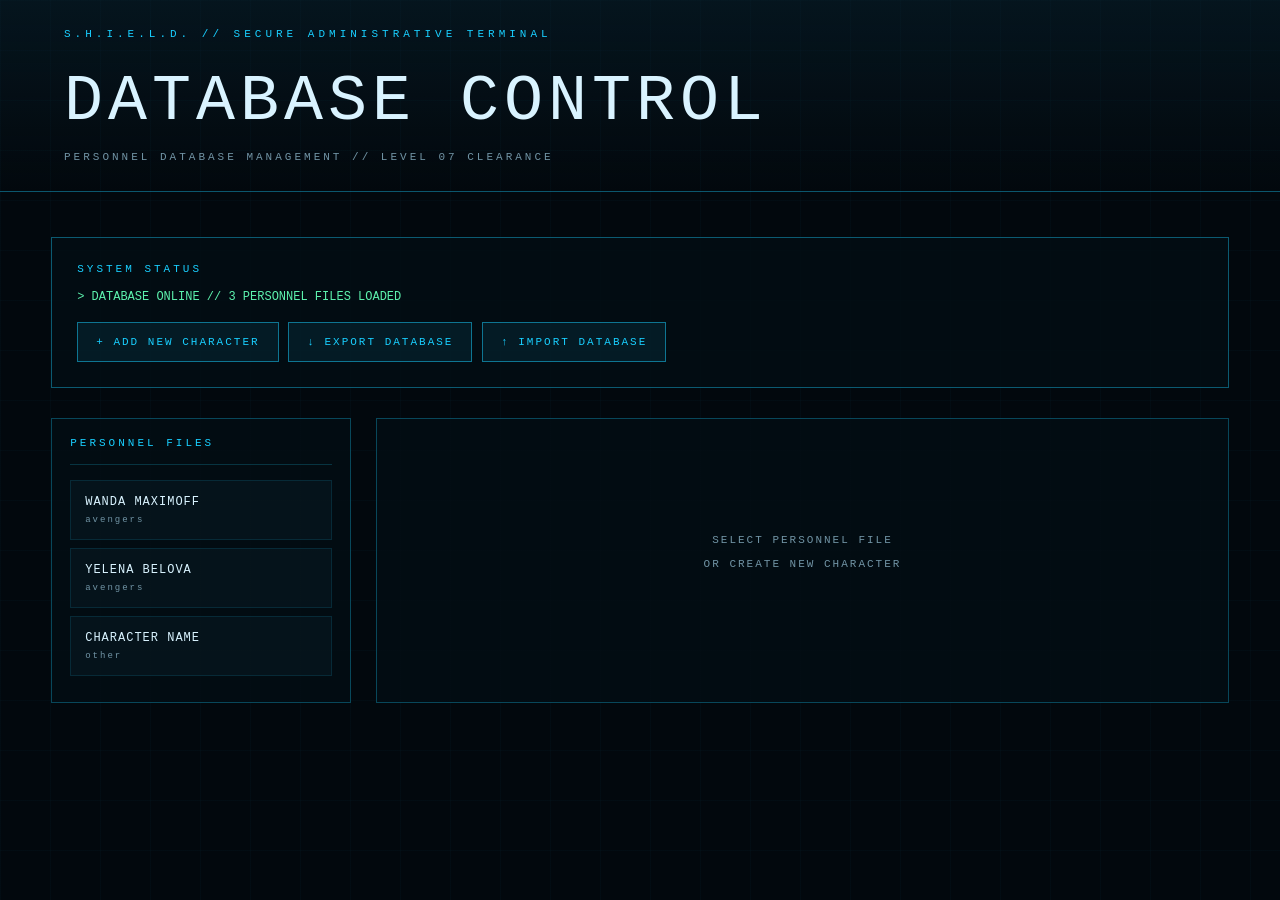
==== admin.html @ d83e76f8 "Update admin.html" ====
<!DOCTYPE html>
<html lang="uk">

<head>

<meta charset="UTF-8">

<meta name="viewport"
      content="width=device-width, initial-scale=1.0">

<title>S.H.I.E.L.D. // ADMIN TERMINAL</title>


<style>

:root {

    --bg: #02080d;

    --panel: #06131b;

    --panel2: #081923;

    --cyan: #19cfff;

    --cyan-soft: #5edfff;

    --text: #d9f3ff;

    --muted: #7194a5;

    --green: #5df2ae;

    --red: #ff5c6c;

}


* {

    box-sizing: border-box;

}


body {

    margin: 0;

    min-height: 100vh;

    background:

        linear-gradient(
            rgba(20,130,170,.035) 1px,
            transparent 1px
        ),

        linear-gradient(
            90deg,
            rgba(20,130,170,.035) 1px,
            transparent 1px
        ),

        var(--bg);

    background-size: 50px 50px;

    color: var(--text);

    font-family:
        "Courier New",
        monospace;

}


/* =========================
   HEADER
   ========================= */

.header {

    border-bottom:
        1px solid
        rgba(25,207,255,.35);

    padding:
        28px
        clamp(20px,5vw,70px);

    background:
        linear-gradient(
            180deg,
            rgba(10,40,55,.4),
            transparent
        );

}


.system {

    color: var(--cyan);

    font-size: 11px;

    letter-spacing: 4px;

    margin-bottom: 25px;

}


h1 {

    margin: 0;

    font-weight: 300;

    letter-spacing: 5px;

    font-size:
        clamp(30px,6vw,65px);

}


.subtitle {

    margin-top: 12px;

    color: var(--muted);

    font-size: 11px;

    letter-spacing: 3px;

}


/* =========================
   CONTAINER
   ========================= */

.container {

    width:
        min(1200px,92%);

    margin:
        45px auto 100px;

}


/* =========================
   TERMINAL
   ========================= */

.terminal {

    border:
        1px solid
        rgba(25,207,255,.4);

    background:
        rgba(3,13,19,.85);

    padding: 25px;

    margin-bottom: 30px;

}


.terminal-title {

    color: var(--cyan);

    font-size: 11px;

    letter-spacing: 3px;

    margin-bottom: 15px;

}


.status {

    color: var(--green);

    font-size: 12px;

}


/* =========================
   BUTTONS
   ========================= */

button {

    font-family:
        "Courier New",
        monospace;

    cursor: pointer;

}


.primary {

    background:
        rgba(25,207,255,.08);

    color: var(--cyan);

    border:
        1px solid
        rgba(25,207,255,.5);

    padding:
        13px 18px;

    letter-spacing: 2px;

    font-size: 11px;

    transition: .2s;

}


.primary:hover {

    background:
        rgba(25,207,255,.16);

    border-color:
        var(--cyan);

}


.danger {

    background:
        rgba(255,92,108,.05);

    color: var(--red);

    border:
        1px solid
        rgba(255,92,108,.35);

    padding:
        11px 15px;

    letter-spacing: 2px;

    font-size: 10px;

}


.danger:hover {

    background:
        rgba(255,92,108,.12);

}


/* =========================
   DATABASE
   ========================= */

.database {

    display: grid;

    grid-template-columns:
        300px 1fr;

    gap: 25px;

}


/* =========================
   CHARACTER LIST
   ========================= */

.list {

    border:
        1px solid
        rgba(25,207,255,.3);

    background:
        rgba(3,13,19,.8);

    padding: 18px;

}


.list-title {

    color: var(--cyan);

    font-size: 11px;

    letter-spacing: 3px;

    padding-bottom: 15px;

    border-bottom:
        1px solid
        rgba(25,207,255,.2);

    margin-bottom: 15px;

}


.character-item {

    width: 100%;

    text-align: left;

    background:
        rgba(10,30,40,.4);

    border:
        1px solid
        rgba(25,207,255,.12);

    color: var(--text);

    padding: 14px;

    margin-bottom: 8px;

    transition: .2s;

}


.character-item:hover {

    border-color:
        rgba(25,207,255,.5);

    background:
        rgba(25,207,255,.06);

}


.character-item.active {

    border-left:
        3px solid
        var(--cyan);

    background:
        rgba(25,207,255,.08);

}


.character-name {

    display: block;

    font-size: 12px;

    letter-spacing: 1px;

}


.character-group {

    display: block;

    margin-top: 6px;

    color: var(--muted);

    font-size: 9px;

    letter-spacing: 2px;

}


/* =========================
   EDITOR
   ========================= */

.editor {

    border:
        1px solid
        rgba(25,207,255,.3);

    background:
        rgba(3,13,19,.8);

    padding:
        clamp(20px,4vw,35px);

}


.editor-title {

    color: var(--cyan);

    font-size: 12px;

    letter-spacing: 3px;

    margin-bottom: 25px;

}


.form-grid {

    display: grid;

    grid-template-columns:
        repeat(
            2,
            minmax(0,1fr)
        );

    gap: 18px;

}


.field {

    display: flex;

    flex-direction: column;

    gap: 8px;

}


.field.full {

    grid-column:
        1 / -1;

}


label {

    color: var(--muted);

    font-size: 9px;

    letter-spacing: 2px;

}


input,
select,
textarea {

    width: 100%;

    background:
        #030d13;

    border:
        1px solid
        rgba(25,207,255,.25);

    color:
        var(--text);

    padding:
        12px 13px;

    font-family:
        "Courier New",
        monospace;

    font-size: 13px;

    outline: none;

}


input:focus,
select:focus,
textarea:focus {

    border-color:
        var(--cyan);

    box-shadow:
        0 0 10px
        rgba(25,207,255,.08);

}


textarea {

    min-height: 140px;

    resize: vertical;

    line-height: 1.6;

}


/* =========================
   ABILITIES
   ========================= */

.abilities-editor {

    display: flex;

    flex-direction: column;

    gap: 8px;

}


.ability-row {

    display: flex;

    gap: 8px;

}


.ability-row input {

    flex: 1;

}


.remove-ability {

    width: 42px;

    color: var(--red);

    border:
        1px solid
        rgba(255,92,108,.3);

    background:
        transparent;

}


.add-ability {

    align-self: flex-start;

    margin-top: 5px;

}


/* =========================
   ACTIONS
   ========================= */

.actions {

    display: flex;

    flex-wrap: wrap;

    gap: 10px;

    margin-top: 30px;

    padding-top: 25px;

    border-top:
        1px solid
        rgba(25,207,255,.2);

}


/* =========================
   EMPTY
   ========================= */

.empty {

    color: var(--muted);

    text-align: center;

    padding: 80px 20px;

    font-size: 11px;

    letter-spacing: 2px;

}


/* =========================
   MOBILE
   ========================= */

@media(max-width:800px) {

    .database {

        grid-template-columns: 1fr;

    }

}


@media(max-width:600px) {

    .form-grid {

        grid-template-columns: 1fr;

    }

    .field.full {

        grid-column:
            auto;

    }

}

</style>

</head>


<body>


<header class="header">

    <div class="system">

        S.H.I.E.L.D. //
        SECURE ADMINISTRATIVE TERMINAL

    </div>


    <h1>

        DATABASE CONTROL

    </h1>


    <div class="subtitle">

        PERSONNEL DATABASE MANAGEMENT //
        LEVEL 07 CLEARANCE

    </div>

</header>



<main class="container">


<!-- =========================
     TERMINAL
     ========================= -->

<div class="terminal">

    <div class="terminal-title">

        SYSTEM STATUS

    </div>


    <div
        id="systemStatus"
        class="status"
    >

        > INITIALIZING DATABASE...

    </div>


    <br>


    <button
        class="primary"
        onclick="createNewCharacter()"
    >

        + ADD NEW CHARACTER

    </button>


    <button
        class="primary"
        onclick="downloadDatabase()"
    >

        ↓ EXPORT DATABASE

    </button>


    <input
        type="file"
        id="jsonFile"
        accept=".json"
        style="display:none"
        onchange="importDatabase(event)"
    >


    <button
        class="primary"
        onclick="document.getElementById('jsonFile').click()"
    >

        ↑ IMPORT DATABASE

    </button>

</div>



<!-- =========================
     DATABASE
     ========================= -->

<div class="database">


    <aside class="list">

        <div class="list-title">

            PERSONNEL FILES

        </div>


        <div id="characterList">

            <div class="empty">

                LOADING...

            </div>

        </div>

    </aside>



    <section class="editor">

        <div
            id="editorContent"
        >

            <div class="empty">

                SELECT PERSONNEL FILE

                <br><br>

                OR CREATE NEW CHARACTER

            </div>

        </div>

    </section>


</div>


</main>



<script>


/* =========================================
   DATABASE
   ========================================= */

let characters = [];

let selectedIndex = null;


/* =========================================
   LOAD DATABASE
   ========================================= */

async function loadDatabase() {

    try {

        const response =
            await fetch(
                "characters-data.json?cache=" +
                Date.now()
            );


        if (!response.ok) {

            throw new Error(
                "Database unavailable"
            );

        }


        characters =
            await response.json();


        renderList();


        document.getElementById(
            "systemStatus"
        ).textContent =
            "> DATABASE ONLINE // " +
            characters.length +
            " PERSONNEL FILES LOADED";


    } catch(error) {

        console.error(error);


        document.getElementById(
            "systemStatus"
        ).textContent =
            "> DATABASE CONNECTION FAILED";

    }

}


/* =========================================
   CHARACTER LIST
   ========================================= */

function renderList() {

    const list =
        document.getElementById(
            "characterList"
        );


    if (!characters.length) {

        list.innerHTML = `

            <div class="empty">

                NO PERSONNEL FILES

            </div>

        `;

        return;

    }


    list.innerHTML =
        characters
        .map(
            (character,index) => `

                <button
                    class="character-item ${
                        index === selectedIndex
                            ? "active"
                            : ""
                    }"
                    onclick="selectCharacter(${index})"
                >

                    <span class="character-name">

                        ${escapeHTML(
                            character.name ||
                            "CLASSIFIED"
                        )}

                    </span>


                    <span class="character-group">

                        ${
                            character.group ||
                            "UNASSIGNED"
                        }

                    </span>

                </button>

            `
        )
        .join("");

}


/* =========================================
   SELECT
   ========================================= */

function selectCharacter(index) {

    selectedIndex = index;

    renderList();

    renderEditor(
        characters[index]
    );

}


/* =========================================
   EDITOR
   ========================================= */

function renderEditor(character) {

    const editor =
        document.getElementById(
            "editorContent"
        );


    editor.innerHTML = `

        <div class="editor-title">

            PERSONNEL FILE //
            ${escapeHTML(
                character.file ||
                "NEW"
            )}

        </div>


        <div class="form-grid">


            ${field(
                "FILE NUMBER",
                "file",
                character.file
            )}


            ${field(
                "DATABASE ID",
                "id",
                character.id
            )}


            ${field(
                "DISPLAY NAME",
                "name",
                character.name
            )}


            ${field(
                "FULL NAME",
                "fullName",
                character.fullName
            )}


            ${field(
                "ALIAS",
                "alias",
                character.alias
            )}


            ${field(
                "AGE",
                "age",
                character.age
            )}


            ${field(
                "AFFILIATION",
                "affiliation",
                character.affiliation
            )}


            ${field(
                "ROLE",
                "role",
                character.role
            )}


            ${field(
                "LOCATION",
                "location",
                character.location
            )}


            <div class="field full">

    <label>
        PERSONNEL PHOTO
    </label>

    <input
        type="file"
        id="photoFile"
        accept="image/*"
        onchange="previewPhoto(event)"
    >

    <input
        id="field-photo"
        value="${escapeAttribute(
            character.photo || ""
        )}"
        placeholder="IMAGE DATA / URL"
    >

    <div
        id="photoPreview"
        class="photo-preview"
    ></div>

</div>


            <div class="field">

                <label>
                    GROUP
                </label>

                <select
                    id="field-group"
                >

                    <option
                        value="avengers"
                        ${character.group === "avengers"
                            ? "selected"
                            : ""}
                    >
                        AVENGERS
                    </option>

                    <option
                        value="agents"
                        ${character.group === "agents"
                            ? "selected"
                            : ""}
                    >
                        AGENTS OF S.H.I.E.L.D.
                    </option>

                    <option
                        value="other"
                        ${character.group === "other"
                            ? "selected"
                            : ""}
                    >
                        OTHER
                    </option>

                </select>

            </div>


            <div class="field">

                <label>
                    STATUS
                </label>

                <select
                    id="field-status"
                >

                    <option
                        value="ACTIVE"
                        ${character.status === "ACTIVE"
                            ? "selected"
                            : ""}
                    >
                        ACTIVE
                    </option>

                    <option
                        value="INACTIVE"
                        ${character.status === "INACTIVE"
                            ? "selected"
                            : ""}
                    >
                        INACTIVE
                    </option>

                    <option
                        value="MISSING"
                        ${character.status === "MISSING"
                            ? "selected"
                            : ""}
                    >
                        MISSING
                    </option>

                    <option
                        value="CLASSIFIED"
                        ${character.status === "CLASSIFIED"
                            ? "selected"
                            : ""}
                    >
                        CLASSIFIED
                    </option>

                </select>

            </div>


            ${textareaField(
                "PERSONNEL SUMMARY",
                "description",
                character.description
            )}


            <div class="field full">

                <label>
                    ABILITIES
                </label>


                <div
                    id="abilitiesEditor"
                    class="abilities-editor"
                >

                </div>


                <button
                    type="button"
                    class="primary add-ability"
                    onclick="addAbility()"
                >

                    + ADD ABILITY

                </button>

            </div>


            ${textareaField(
                "PSYCHOLOGICAL PROFILE",
                "personality",
                character.personality
            )}


            ${textareaField(
                "HISTORY",
                "history",
                character.history
            )}


            ${textareaField(
                "RELATIONSHIPS",
                "relationships",
                character.relationships
            )}


            ${textareaField(
                "ARCHIVE NOTES",
                "notes",
                character.notes
            )}

        </div>


        <div class="actions">

            <button
                class="primary"
                onclick="saveCharacter()"
            >

                ✓ SAVE CHANGES

            </button>


            <button
                class="danger"
                onclick="deleteCharacter()"
            >

                DELETE FILE

            </button>

        </div>

    `;


    renderAbilities(
        character.abilities || []
    );

}


/* =========================================
   FIELD
   ========================================= */

function field(
    label,
    key,
    value
) {

    return `

        <div class="field">

            <label>

                ${label}

            </label>


            <input
                id="field-${key}"
                value="${escapeAttribute(
                    value || ""
                )}"
            >

        </div>

    `;

}


/* =========================================
   TEXTAREA
   ========================================= */

function textareaField(
    label,
    key,
    value
) {

    return `

        <div class="field full">

            <label>

                ${label}

            </label>


            <textarea
                id="field-${key}"
            >${escapeHTML(
                value || ""
            )}</textarea>

        </div>

    `;

}


/* =========================================
   ABILITIES
   ========================================= */

function renderAbilities(
    abilities
) {

    const container =
        document.getElementById(
            "abilitiesEditor"
        );


    container.innerHTML = "";


    abilities.forEach(
        ability =>
            addAbility(
                ability
            )
    );

}


function addAbility(
    value = ""
) {

    const container =
        document.getElementById(
            "abilitiesEditor"
        );


    if (!container) return;


    const row =
        document.createElement(
            "div"
        );


    row.className =
        "ability-row";


    row.innerHTML = `

        <input
            class="ability-input"
            value="${escapeAttribute(
                value
            )}"
            placeholder="ABILITY"
        >


        <button
            type="button"
            class="remove-ability"
            onclick="this.parentElement.remove()"
        >

            ×

        </button>

    `;


    container.appendChild(
        row
    );

}


/* =========================================
   SAVE CHARACTER
   ========================================= */

function saveCharacter() {

    if (
        selectedIndex === null
    ) {

        return;

    }


    const character =
        characters[selectedIndex];


    character.file =
        getValue("file");


    character.id =
        getValue("id");


    character.name =
        getValue("name");


    character.fullName =
        getValue("fullName");


    character.alias =
        getValue("alias");


    character.age =
        getValue("age");


    character.affiliation =
        getValue("affiliation");


    character.role =
        getValue("role");


    character.location =
        getValue("location");


    character.photo =
        getValue("photo");


    character.group =
        document.getElementById(
            "field-group"
        ).value;


    character.status =
        document.getElementById(
            "field-status"
        ).value;


    character.description =
        getValue("description");


    character.personality =
        getValue("personality");


    character.history =
        getValue("history");


    character.relationships =
        getValue("relationships");


    character.notes =
        getValue("notes");


    character.abilities =
        Array.from(
            document.querySelectorAll(
                ".ability-input"
            )
        )
        .map(
            input =>
                input.value.trim()
        )
        .filter(
            value => value
        );


    renderList();


    document.getElementById(
        "systemStatus"
    ).textContent =
        "> FILE UPDATED // EXPORT DATABASE TO SAVE CHANGES";


    alert(
        "PERSONNEL FILE UPDATED.\n\n" +
        "Press EXPORT DATABASE to download the updated JSON."
    );

}


/* =========================================
   NEW CHARACTER
   ========================================= */

function createNewCharacter() {

    const newCharacter = {

        id:
            "new-character-" +
            Date.now(),

        file:
            String(
                characters.length + 1
            ).padStart(
                3,
                "0"
            ),

        name:
            "NEW CHARACTER",

        fullName:
            "",

        group:
            "other",

        status:
            "CLASSIFIED",

        alias:
            "",

        age:
            "",

        affiliation:
            "",

        role:
            "",

        location:
            "",

        photo:
            "",

        description:
            "",

        abilities:
            [],

        personality:
            "",

        history:
            "",

        relationships:
            "",

        notes:
            ""

    };


    characters.push(
        newCharacter
    );


    selectedIndex =
        characters.length - 1;


    renderList();

    renderEditor(
        newCharacter
    );


    document.getElementById(
        "systemStatus"
    ).textContent =
        "> NEW PERSONNEL FILE CREATED // UNSAVED";


}


/* =========================================
   DELETE
   ========================================= */

function deleteCharacter() {

    if (
        selectedIndex === null
    ) {

        return;

    }


    const character =
        characters[selectedIndex];


    const confirmed =
        confirm(
            "DELETE PERSONNEL FILE?\n\n" +
            character.name
        );


    if (!confirmed) {

        return;

    }


    characters.splice(
        selectedIndex,
        1
    );


    selectedIndex = null;


    renderList();


    document.getElementById(
        "editorContent"
    ).innerHTML = `

        <div class="empty">

            PERSONNEL FILE DELETED

        </div>

    `;


    document.getElementById(
        "systemStatus"
    ).textContent =
        "> FILE DELETED // EXPORT DATABASE TO SAVE CHANGES";

}


/* =========================================
   EXPORT
   ========================================= */

function downloadDatabase() {

    const json =
        JSON.stringify(
            characters,
            null,
            2
        );


    const blob =
        new Blob(
            [json],
            {
                type:
                    "application/json"
            }
        );


    const url =
        URL.createObjectURL(
            blob
        );


    const link =
        document.createElement(
            "a"
        );


    link.href = url;

    link.download =
        "characters-data.json";


    link.click();


    URL.revokeObjectURL(
        url
    );


    document.getElementById(
        "systemStatus"
    ).textContent =
        "> DATABASE EXPORTED // UPLOAD FILE TO GITHUB";

}


/* =========================================
   IMPORT
   ========================================= */

function importDatabase(
    event
) {

    const file =
        event.target.files[0];


    if (!file) return;


    const reader =
        new FileReader();


    reader.onload =
        function(e) {

            try {

                const data =
                    JSON.parse(
                        e.target.result
                    );


                if (
                    !Array.isArray(data)
                ) {

                    throw new Error(
                        "Invalid database"
                    );

                }


                characters =
                    data;


                selectedIndex =
                    null;


                renderList();


                document.getElementById(
                    "editorContent"
                ).innerHTML = `

                    <div class="empty">

                        DATABASE IMPORTED

                        <br><br>

                        SELECT PERSONNEL FILE

                    </div>

                `;


                document.getElementById(
                    "systemStatus"
                ).textContent =
                    "> DATABASE IMPORTED // " +
                    characters.length +
                    " FILES LOADED";


            } catch(error) {

                alert(
                    "ERROR: INVALID JSON DATABASE."
                );

            }

        };


    reader.readAsText(
        file
    );

}


/* =========================================
   HELPERS
   ========================================= */

function getValue(
    key
) {

    const element =
        document.getElementById(
            "field-" + key
        );


    return element
        ? element.value.trim()
        : "";

}


function escapeHTML(
    text
) {

    const div =
        document.createElement(
            "div"
        );


    div.textContent =
        text;


    return div.innerHTML;

}


function escapeAttribute(
    text
) {

    return String(
        text || ""
    )
    .replace(
        /&/g,
        "&amp;"
    )
    .replace(
        /"/g,
        "&quot;"
    )
    .replace(
        /</g,
        "&lt;"
    )
    .replace(
        />/g,
        "&gt;"
    );

}


/* =========================================
   START
   ========================================= */

loadDatabase();

</script>


</body>

</html>
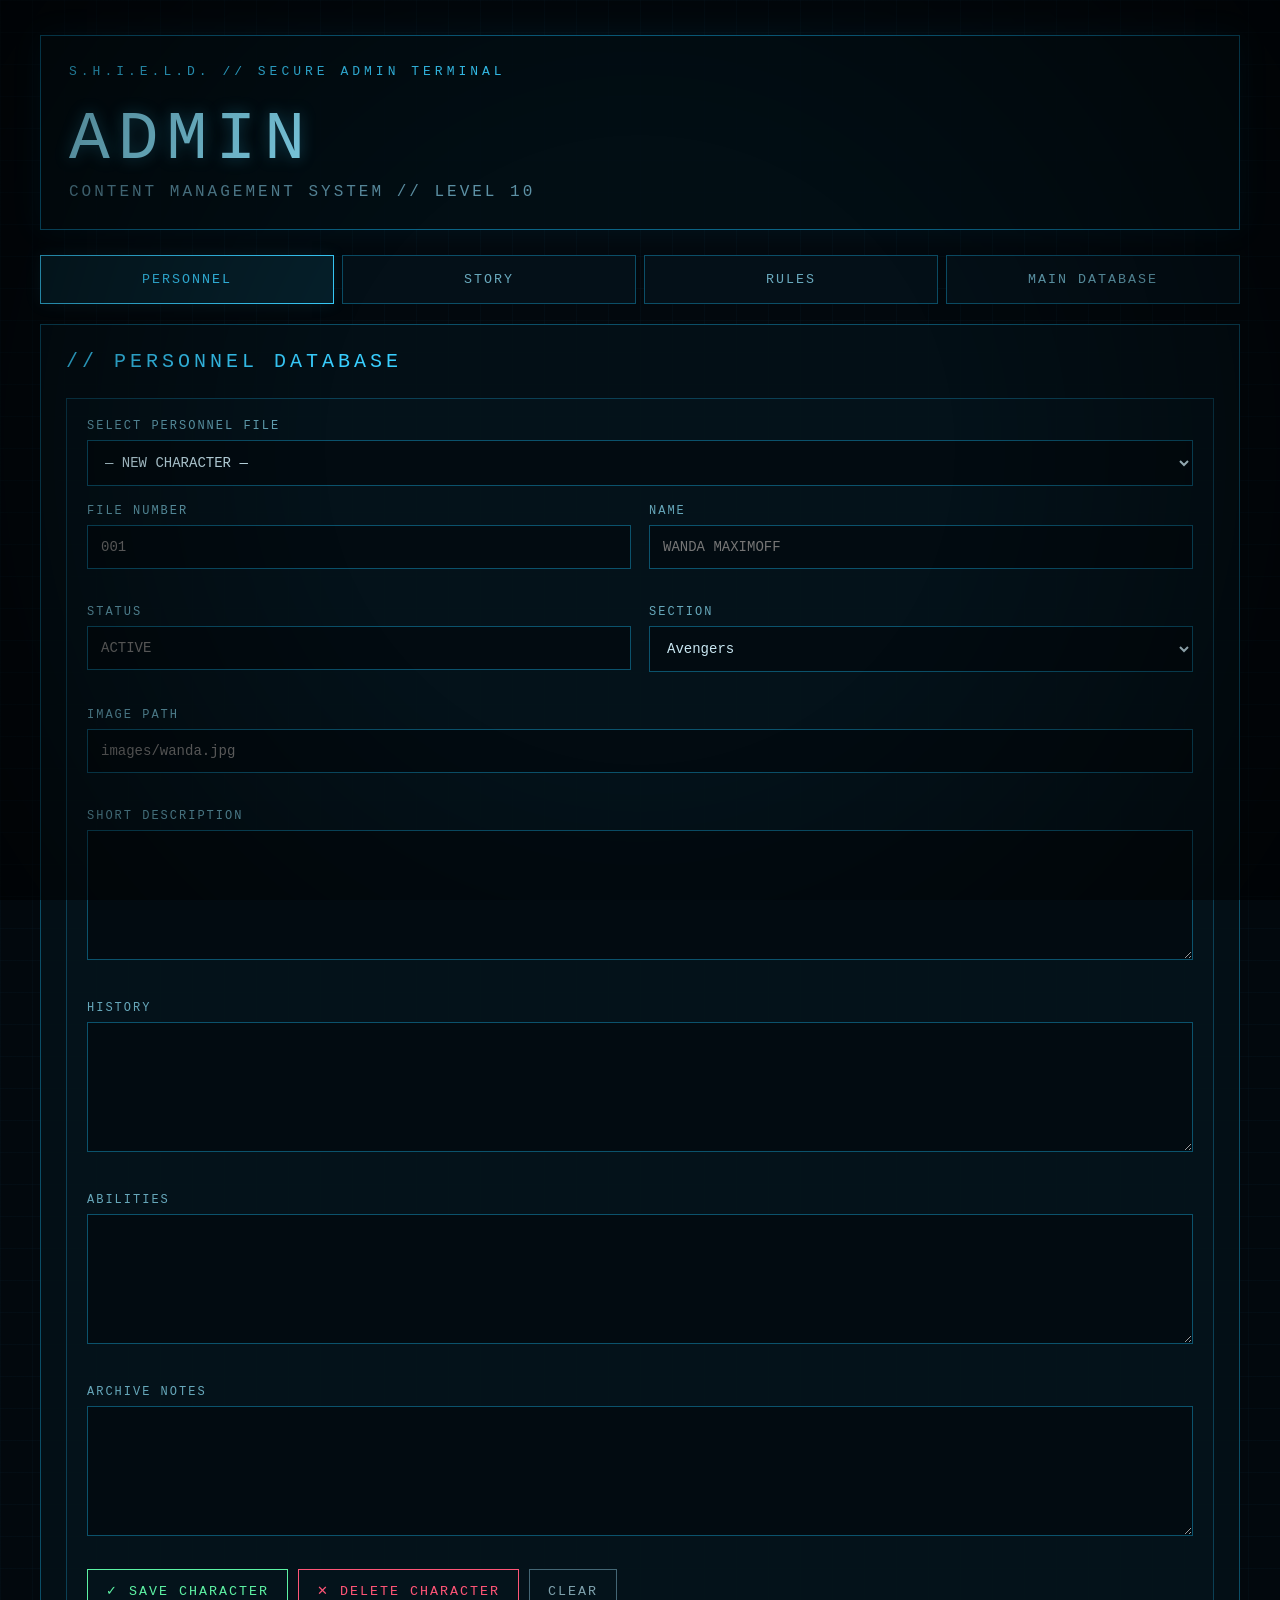
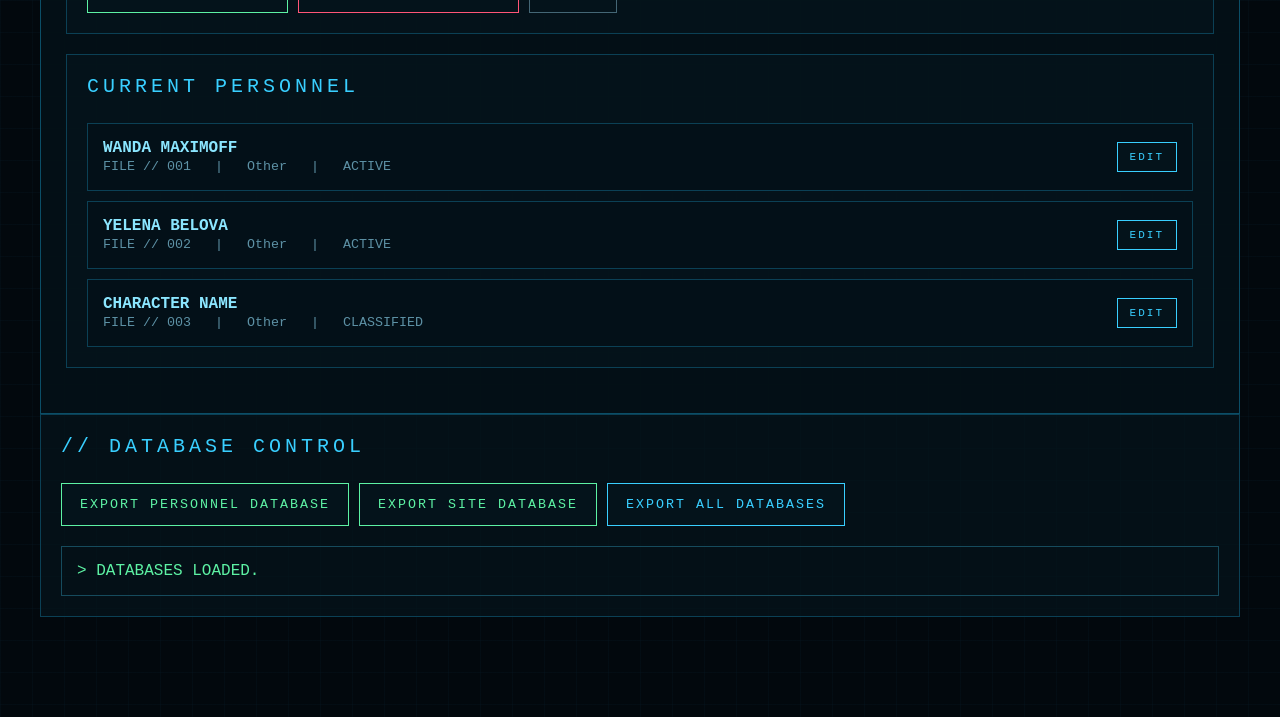
==== commit 37d13763: "Update admin.html" ====
--- a/admin.html
+++ b/admin.html
@@ -1,1961 +1,1431 @@
 <!DOCTYPE html>
 <html lang="uk">
-
 <head>
-
 <meta charset="UTF-8">
-
-<meta name="viewport"
-      content="width=device-width, initial-scale=1.0">
-
-<title>S.H.I.E.L.D. // ADMIN TERMINAL</title>
-
+<meta name="viewport" content="width=device-width, initial-scale=1.0">
+
+<title>S.H.I.E.L.D. // ADMIN</title>
 
 <style>
 
+* {
+    box-sizing: border-box;
+}
+
 :root {
-
     --bg: #02080d;
-
     --panel: #06131b;
-
-    --panel2: #081923;
-
-    --cyan: #19cfff;
-
-    --cyan-soft: #5edfff;
-
-    --text: #d9f3ff;
-
-    --muted: #7194a5;
-
-    --green: #5df2ae;
-
-    --red: #ff5c6c;
-
-}
-
-
-* {
-
-    box-sizing: border-box;
-
-}
-
+    --panel2: #081a24;
+    --line: #0b6385;
+    --cyan: #39cfff;
+    --cyan2: #8be6ff;
+    --green: #5df2a4;
+    --red: #ff5577;
+    --text: #c9e7f2;
+    --muted: #5d91a5;
+}
 
 body {
-
     margin: 0;
-
+    background:
+        linear-gradient(rgba(15, 75, 100, .08) 1px, transparent 1px),
+        linear-gradient(90deg, rgba(15, 75, 100, .08) 1px, transparent 1px),
+        var(--bg);
+    background-size: 32px 32px;
+    color: var(--text);
+    font-family: "Courier New", monospace;
     min-height: 100vh;
-
-    background:
-
-        linear-gradient(
-            rgba(20,130,170,.035) 1px,
-            transparent 1px
-        ),
-
-        linear-gradient(
-            90deg,
-            rgba(20,130,170,.035) 1px,
-            transparent 1px
-        ),
-
-        var(--bg);
-
-    background-size: 50px 50px;
-
+}
+
+body::before {
+    content: "";
+    position: fixed;
+    inset: 0;
+    pointer-events: none;
+    background: radial-gradient(circle at center, transparent 40%, rgba(0,0,0,.55));
+}
+
+.container {
+    width: min(1200px, 94%);
+    margin: 0 auto;
+    padding: 35px 0 80px;
+}
+
+/* HEADER */
+
+.header {
+    border: 1px solid var(--line);
+    padding: 28px;
+    margin-bottom: 25px;
+    background: rgba(3, 15, 22, .9);
+    box-shadow: 0 0 30px rgba(0, 180, 255, .08);
+}
+
+.system {
+    color: var(--cyan);
+    letter-spacing: 4px;
+    font-size: 13px;
+}
+
+.title {
+    font-size: clamp(32px, 6vw, 68px);
+    letter-spacing: 8px;
+    margin: 22px 0 5px;
+    color: var(--cyan2);
+    text-shadow: 0 0 15px rgba(57,207,255,.35);
+}
+
+.subtitle {
+    color: var(--muted);
+    letter-spacing: 3px;
+}
+
+/* NAV */
+
+.tabs {
+    display: grid;
+    grid-template-columns: repeat(4, 1fr);
+    gap: 8px;
+    margin-bottom: 20px;
+}
+
+.tab {
+    background: #041018;
+    border: 1px solid #0b4e67;
+    color: #69a9bd;
+    padding: 16px;
+    font-family: inherit;
+    cursor: pointer;
+    letter-spacing: 2px;
+    transition: .2s;
+}
+
+.tab:hover,
+.tab.active {
+    border-color: var(--cyan);
+    color: var(--cyan);
+    background: #06202b;
+    box-shadow: 0 0 15px rgba(57,207,255,.1);
+}
+
+/* PANELS */
+
+.panel {
+    display: none;
+    border: 1px solid #0b4e67;
+    background: rgba(4,16,23,.94);
+    padding: 25px;
+}
+
+.panel.active {
+    display: block;
+}
+
+.panel-title {
+    color: var(--cyan);
+    letter-spacing: 4px;
+    margin-bottom: 25px;
+    font-size: 20px;
+}
+
+.section {
+    border: 1px solid #0b4055;
+    padding: 20px;
+    margin-bottom: 20px;
+    background: rgba(5,20,28,.7);
+}
+
+/* FORM */
+
+label {
+    display: block;
+    color: #67a8bb;
+    font-size: 12px;
+    letter-spacing: 2px;
+    margin-bottom: 7px;
+}
+
+input,
+textarea,
+select {
+    width: 100%;
+    border: 1px solid #0b526c;
+    background: #020b11;
     color: var(--text);
-
-    font-family:
-        "Courier New",
-        monospace;
-
-}
-
-
-/* =========================
-   HEADER
-   ========================= */
-
-.header {
-
-    border-bottom:
-        1px solid
-        rgba(25,207,255,.35);
-
-    padding:
-        28px
-        clamp(20px,5vw,70px);
-
-    background:
-        linear-gradient(
-            180deg,
-            rgba(10,40,55,.4),
-            transparent
-        );
-
-}
-
-
-.system {
-
+    padding: 13px;
+    font-family: inherit;
+    font-size: 14px;
+    outline: none;
+    margin-bottom: 18px;
+}
+
+input:focus,
+textarea:focus,
+select:focus {
+    border-color: var(--cyan);
+    box-shadow: 0 0 10px rgba(57,207,255,.1);
+}
+
+textarea {
+    min-height: 130px;
+    resize: vertical;
+    line-height: 1.6;
+}
+
+.grid {
+    display: grid;
+    grid-template-columns: repeat(2, 1fr);
+    gap: 18px;
+}
+
+.full {
+    grid-column: 1 / -1;
+}
+
+/* BUTTONS */
+
+.buttons {
+    display: flex;
+    flex-wrap: wrap;
+    gap: 10px;
+    margin-top: 10px;
+}
+
+button {
+    border: 1px solid var(--cyan);
+    background: #04131b;
     color: var(--cyan);
-
+    padding: 13px 18px;
+    font-family: inherit;
+    letter-spacing: 2px;
+    cursor: pointer;
+}
+
+button:hover {
+    background: #073040;
+    box-shadow: 0 0 15px rgba(57,207,255,.15);
+}
+
+button.green {
+    border-color: var(--green);
+    color: var(--green);
+}
+
+button.red {
+    border-color: var(--red);
+    color: var(--red);
+}
+
+button.gray {
+    border-color: #446675;
+    color: #7fa2ae;
+}
+
+/* CHARACTER LIST */
+
+.character-list {
+    display: grid;
+    gap: 10px;
+}
+
+.character-item {
+    display: flex;
+    justify-content: space-between;
+    align-items: center;
+    gap: 15px;
+    padding: 15px;
+    border: 1px solid #0b4055;
+    background: #031018;
+}
+
+.character-info strong {
+    color: var(--cyan2);
+}
+
+.character-info small {
+    color: var(--muted);
+}
+
+.character-item button {
+    padding: 8px 12px;
     font-size: 11px;
-
-    letter-spacing: 4px;
-
-    margin-bottom: 25px;
-
-}
-
-
-h1 {
-
-    margin: 0;
-
-    font-weight: 300;
-
-    letter-spacing: 5px;
-
-    font-size:
-        clamp(30px,6vw,65px);
-
-}
-
-
-.subtitle {
-
-    margin-top: 12px;
-
-    color: var(--muted);
-
-    font-size: 11px;
-
-    letter-spacing: 3px;
-
-}
-
-
-/* =========================
-   CONTAINER
-   ========================= */
-
-.container {
-
-    width:
-        min(1200px,92%);
-
-    margin:
-        45px auto 100px;
-
-}
-
-
-/* =========================
-   TERMINAL
-   ========================= */
-
-.terminal {
-
-    border:
-        1px solid
-        rgba(25,207,255,.4);
-
-    background:
-        rgba(3,13,19,.85);
-
-    padding: 25px;
-
-    margin-bottom: 30px;
-
-}
-
-
-.terminal-title {
-
+}
+
+/* STATUS */
+
+.status {
+    margin-top: 20px;
+    padding: 15px;
+    border: 1px solid #164b5d;
+    color: var(--green);
+    min-height: 48px;
+}
+
+/* STORY / RULES */
+
+.content-row {
+    border: 1px solid #0b4055;
+    padding: 20px;
+    margin-bottom: 15px;
+    background: #031018;
+}
+
+.row-head {
+    display: flex;
+    justify-content: space-between;
+    gap: 15px;
+    align-items: center;
+    margin-bottom: 15px;
+}
+
+.row-number {
     color: var(--cyan);
-
-    font-size: 11px;
-
-    letter-spacing: 3px;
-
-    margin-bottom: 15px;
-
-}
-
-
-.status {
-
-    color: var(--green);
-
-    font-size: 12px;
-
-}
-
-
-/* =========================
-   BUTTONS
-   ========================= */
-
-button {
-
-    font-family:
-        "Courier New",
-        monospace;
-
-    cursor: pointer;
-
-}
-
-
-.primary {
-
-    background:
-        rgba(25,207,255,.08);
-
-    color: var(--cyan);
-
-    border:
-        1px solid
-        rgba(25,207,255,.5);
-
-    padding:
-        13px 18px;
-
     letter-spacing: 2px;
-
-    font-size: 11px;
-
-    transition: .2s;
-
-}
-
-
-.primary:hover {
-
-    background:
-        rgba(25,207,255,.16);
-
-    border-color:
-        var(--cyan);
-
-}
-
-
-.danger {
-
-    background:
-        rgba(255,92,108,.05);
-
-    color: var(--red);
-
-    border:
-        1px solid
-        rgba(255,92,108,.35);
-
-    padding:
-        11px 15px;
-
-    letter-spacing: 2px;
-
-    font-size: 10px;
-
-}
-
-
-.danger:hover {
-
-    background:
-        rgba(255,92,108,.12);
-
-}
-
-
-/* =========================
+}
+
+/* MOBILE */
+
+@media(max-width: 700px) {
+
+    .grid {
+        grid-template-columns: 1fr;
+    }
+
+    .tabs {
+        grid-template-columns: 1fr 1fr;
+    }
+
+    .character-item {
+        flex-direction: column;
+        align-items: flex-start;
+    }
+
+    .title {
+        letter-spacing: 4px;
+    }
+}
+
+</style>
+</head>
+
+<body>
+
+<div class="container">
+
+    <div class="header">
+        <div class="system">
+            S.H.I.E.L.D. // SECURE ADMIN TERMINAL
+        </div>
+
+        <div class="title">
+            ADMIN
+        </div>
+
+        <div class="subtitle">
+            CONTENT MANAGEMENT SYSTEM // LEVEL 10
+        </div>
+    </div>
+
+
+    <!-- TABS -->
+
+    <div class="tabs">
+
+        <button class="tab active" data-tab="personnel">
+            PERSONNEL
+        </button>
+
+        <button class="tab" data-tab="story">
+            STORY
+        </button>
+
+        <button class="tab" data-tab="rules">
+            RULES
+        </button>
+
+        <button class="tab" data-tab="main">
+            MAIN DATABASE
+        </button>
+
+    </div>
+
+
+    <!-- ================= PERSONNEL ================= -->
+
+    <section id="personnel" class="panel active">
+
+        <div class="panel-title">
+            // PERSONNEL DATABASE
+        </div>
+
+        <div class="section">
+
+            <label>SELECT PERSONNEL FILE</label>
+
+            <select id="characterSelect">
+                <option value="">— NEW CHARACTER —</option>
+            </select>
+
+            <div class="grid">
+
+                <div>
+                    <label>FILE NUMBER</label>
+                    <input id="charFile" placeholder="001">
+                </div>
+
+                <div>
+                    <label>NAME</label>
+                    <input id="charName" placeholder="WANDA MAXIMOFF">
+                </div>
+
+                <div>
+                    <label>STATUS</label>
+                    <input id="charStatus" placeholder="ACTIVE">
+                </div>
+
+                <div>
+                    <label>SECTION</label>
+
+                    <select id="charSection">
+                        <option>Avengers</option>
+                        <option>Agents of S.H.I.E.L.D.</option>
+                        <option>Other</option>
+                    </select>
+
+                </div>
+
+                <div class="full">
+                    <label>IMAGE PATH</label>
+                    <input id="charImage" placeholder="images/wanda.jpg">
+                </div>
+
+                <div class="full">
+                    <label>SHORT DESCRIPTION</label>
+                    <textarea id="charDescription"></textarea>
+                </div>
+
+                <div class="full">
+                    <label>HISTORY</label>
+                    <textarea id="charHistory"></textarea>
+                </div>
+
+                <div class="full">
+                    <label>ABILITIES</label>
+                    <textarea id="charAbilities"></textarea>
+                </div>
+
+                <div class="full">
+                    <label>ARCHIVE NOTES</label>
+                    <textarea id="charNotes"></textarea>
+                </div>
+
+            </div>
+
+            <div class="buttons">
+
+                <button class="green" onclick="saveCharacter()">
+                    ✓ SAVE CHARACTER
+                </button>
+
+                <button class="red" onclick="deleteCharacter()">
+                    ✕ DELETE CHARACTER
+                </button>
+
+                <button class="gray" onclick="clearCharacterForm()">
+                    CLEAR
+                </button>
+
+            </div>
+
+        </div>
+
+
+        <div class="section">
+
+            <div class="panel-title">
+                CURRENT PERSONNEL
+            </div>
+
+            <div id="characterList" class="character-list">
+                Loading...
+            </div>
+
+        </div>
+
+    </section>
+
+
+    <!-- ================= STORY ================= -->
+
+    <section id="story" class="panel">
+
+        <div class="panel-title">
+            // STORY DATABASE
+        </div>
+
+        <div class="section">
+
+            <label>STORY TITLE</label>
+            <input id="storyTitle">
+
+            <label>STORY SUBTITLE</label>
+            <input id="storySubtitle">
+
+        </div>
+
+        <div id="storySections"></div>
+
+        <div class="buttons">
+
+            <button onclick="addStorySection()">
+                + ADD STORY SECTION
+            </button>
+
+        </div>
+
+    </section>
+
+
+    <!-- ================= RULES ================= -->
+
+    <section id="rules" class="panel">
+
+        <div class="panel-title">
+            // PROTOCOL RULES
+        </div>
+
+        <div class="section">
+
+            <label>RULES TITLE</label>
+            <input id="rulesTitle">
+
+            <label>RULES SUBTITLE</label>
+            <input id="rulesSubtitle">
+
+        </div>
+
+        <div id="rulesSections"></div>
+
+        <div class="buttons">
+
+            <button onclick="addRuleSection()">
+                + ADD RULE SECTION
+            </button>
+
+        </div>
+
+    </section>
+
+
+    <!-- ================= MAIN ================= -->
+
+    <section id="main" class="panel">
+
+        <div class="panel-title">
+            // MAIN DATABASE
+        </div>
+
+        <div class="section">
+
+            <label>MAIN TITLE</label>
+            <input id="mainTitle">
+
+            <label>MAIN SUBTITLE</label>
+            <input id="mainSubtitle">
+
+            <label>MAIN DESCRIPTION</label>
+            <textarea id="mainDescription"></textarea>
+
+        </div>
+
+    </section>
+
+
+    <!-- ================= EXPORT ================= -->
+
+    <section class="section">
+
+        <div class="panel-title">
+            // DATABASE CONTROL
+        </div>
+
+        <div class="buttons">
+
+            <button class="green" onclick="exportCharacters()">
+                EXPORT PERSONNEL DATABASE
+            </button>
+
+            <button class="green" onclick="exportSite()">
+                EXPORT SITE DATABASE
+            </button>
+
+            <button onclick="exportEverything()">
+                EXPORT ALL DATABASES
+            </button>
+
+        </div>
+
+        <div id="status" class="status">
+            SYSTEM READY.
+        </div>
+
+    </section>
+
+</div>
+
+
+<script>
+
+/* =========================================================
    DATABASE
-   ========================= */
-
-.database {
-
-    display: grid;
-
-    grid-template-columns:
-        300px 1fr;
-
-    gap: 25px;
-
-}
-
-
-/* =========================
-   CHARACTER LIST
-   ========================= */
-
-.list {
-
-    border:
-        1px solid
-        rgba(25,207,255,.3);
-
-    background:
-        rgba(3,13,19,.8);
-
-    padding: 18px;
-
-}
-
-
-.list-title {
-
-    color: var(--cyan);
-
-    font-size: 11px;
-
-    letter-spacing: 3px;
-
-    padding-bottom: 15px;
-
-    border-bottom:
-        1px solid
-        rgba(25,207,255,.2);
-
-    margin-bottom: 15px;
-
-}
-
-
-.character-item {
-
-    width: 100%;
-
-    text-align: left;
-
-    background:
-        rgba(10,30,40,.4);
-
-    border:
-        1px solid
-        rgba(25,207,255,.12);
-
-    color: var(--text);
-
-    padding: 14px;
-
-    margin-bottom: 8px;
-
-    transition: .2s;
-
-}
-
-
-.character-item:hover {
-
-    border-color:
-        rgba(25,207,255,.5);
-
-    background:
-        rgba(25,207,255,.06);
-
-}
-
-
-.character-item.active {
-
-    border-left:
-        3px solid
-        var(--cyan);
-
-    background:
-        rgba(25,207,255,.08);
-
-}
-
-
-.character-name {
-
-    display: block;
-
-    font-size: 12px;
-
-    letter-spacing: 1px;
-
-}
-
-
-.character-group {
-
-    display: block;
-
-    margin-top: 6px;
-
-    color: var(--muted);
-
-    font-size: 9px;
-
-    letter-spacing: 2px;
-
-}
-
-
-/* =========================
-   EDITOR
-   ========================= */
-
-.editor {
-
-    border:
-        1px solid
-        rgba(25,207,255,.3);
-
-    background:
-        rgba(3,13,19,.8);
-
-    padding:
-        clamp(20px,4vw,35px);
-
-}
-
-
-.editor-title {
-
-    color: var(--cyan);
-
-    font-size: 12px;
-
-    letter-spacing: 3px;
-
-    margin-bottom: 25px;
-
-}
-
-
-.form-grid {
-
-    display: grid;
-
-    grid-template-columns:
-        repeat(
-            2,
-            minmax(0,1fr)
-        );
-
-    gap: 18px;
-
-}
-
-
-.field {
-
-    display: flex;
-
-    flex-direction: column;
-
-    gap: 8px;
-
-}
-
-
-.field.full {
-
-    grid-column:
-        1 / -1;
-
-}
-
-
-label {
-
-    color: var(--muted);
-
-    font-size: 9px;
-
-    letter-spacing: 2px;
-
-}
-
-
-input,
-select,
-textarea {
-
-    width: 100%;
-
-    background:
-        #030d13;
-
-    border:
-        1px solid
-        rgba(25,207,255,.25);
-
-    color:
-        var(--text);
-
-    padding:
-        12px 13px;
-
-    font-family:
-        "Courier New",
-        monospace;
-
-    font-size: 13px;
-
-    outline: none;
-
-}
-
-
-input:focus,
-select:focus,
-textarea:focus {
-
-    border-color:
-        var(--cyan);
-
-    box-shadow:
-        0 0 10px
-        rgba(25,207,255,.08);
-
-}
-
-
-textarea {
-
-    min-height: 140px;
-
-    resize: vertical;
-
-    line-height: 1.6;
-
-}
-
-
-/* =========================
-   ABILITIES
-   ========================= */
-
-.abilities-editor {
-
-    display: flex;
-
-    flex-direction: column;
-
-    gap: 8px;
-
-}
-
-
-.ability-row {
-
-    display: flex;
-
-    gap: 8px;
-
-}
-
-
-.ability-row input {
-
-    flex: 1;
-
-}
-
-
-.remove-ability {
-
-    width: 42px;
-
-    color: var(--red);
-
-    border:
-        1px solid
-        rgba(255,92,108,.3);
-
-    background:
-        transparent;
-
-}
-
-
-.add-ability {
-
-    align-self: flex-start;
-
-    margin-top: 5px;
-
-}
-
-
-/* =========================
-   ACTIONS
-   ========================= */
-
-.actions {
-
-    display: flex;
-
-    flex-wrap: wrap;
-
-    gap: 10px;
-
-    margin-top: 30px;
-
-    padding-top: 25px;
-
-    border-top:
-        1px solid
-        rgba(25,207,255,.2);
-
-}
-
-
-/* =========================
-   EMPTY
-   ========================= */
-
-.empty {
-
-    color: var(--muted);
-
-    text-align: center;
-
-    padding: 80px 20px;
-
-    font-size: 11px;
-
-    letter-spacing: 2px;
-
-}
-
-
-/* =========================
-   MOBILE
-   ========================= */
-
-@media(max-width:800px) {
-
-    .database {
-
-        grid-template-columns: 1fr;
-
-    }
-
-}
-
-
-@media(max-width:600px) {
-
-    .form-grid {
-
-        grid-template-columns: 1fr;
-
-    }
-
-    .field.full {
-
-        grid-column:
-            auto;
-
-    }
-
-}
-
-</style>
-
-</head>
-
-
-<body>
-
-
-<header class="header">
-
-    <div class="system">
-
-        S.H.I.E.L.D. //
-        SECURE ADMINISTRATIVE TERMINAL
-
-    </div>
-
-
-    <h1>
-
-        DATABASE CONTROL
-
-    </h1>
-
-
-    <div class="subtitle">
-
-        PERSONNEL DATABASE MANAGEMENT //
-        LEVEL 07 CLEARANCE
-
-    </div>
-
-</header>
-
-
-
-<main class="container">
-
-
-<!-- =========================
-     TERMINAL
-     ========================= -->
-
-<div class="terminal">
-
-    <div class="terminal-title">
-
-        SYSTEM STATUS
-
-    </div>
-
-
-    <div
-        id="systemStatus"
-        class="status"
-    >
-
-        > INITIALIZING DATABASE...
-
-    </div>
-
-
-    <br>
-
-
-    <button
-        class="primary"
-        onclick="createNewCharacter()"
-    >
-
-        + ADD NEW CHARACTER
-
-    </button>
-
-
-    <button
-        class="primary"
-        onclick="downloadDatabase()"
-    >
-
-        ↓ EXPORT DATABASE
-
-    </button>
-
-
-    <input
-        type="file"
-        id="jsonFile"
-        accept=".json"
-        style="display:none"
-        onchange="importDatabase(event)"
-    >
-
-
-    <button
-        class="primary"
-        onclick="document.getElementById('jsonFile').click()"
-    >
-
-        ↑ IMPORT DATABASE
-
-    </button>
-
-</div>
-
-
-
-<!-- =========================
-     DATABASE
-     ========================= -->
-
-<div class="database">
-
-
-    <aside class="list">
-
-        <div class="list-title">
-
-            PERSONNEL FILES
-
-        </div>
-
-
-        <div id="characterList">
-
-            <div class="empty">
-
-                LOADING...
+========================================================= */
+
+let charactersData = {
+    characters: []
+};
+
+let siteData = {
+    main: {
+        title: "",
+        subtitle: "",
+        description: ""
+    },
+
+    story: {
+        title: "",
+        subtitle: "",
+        sections: []
+    },
+
+    rules: {
+        title: "",
+        subtitle: "",
+        sections: []
+    }
+};
+
+
+/* =========================================================
+   LOAD DATABASES
+========================================================= */
+
+async function loadDatabases() {
+
+    try {
+
+        const charactersResponse =
+            await fetch("characters-data.json?cache=" + Date.now());
+
+        if (charactersResponse.ok) {
+            charactersData = await charactersResponse.json();
+        }
+
+    } catch (error) {
+
+        console.log("Characters database not loaded.");
+
+    }
+
+
+    try {
+
+        const siteResponse =
+            await fetch("site-data.json?cache=" + Date.now());
+
+        if (siteResponse.ok) {
+            siteData = await siteResponse.json();
+        }
+
+    } catch (error) {
+
+        console.log("Site database not loaded.");
+
+    }
+
+
+    normalizeData();
+
+    populateCharacterSelect();
+
+    populateCharacterList();
+
+    populateSiteEditor();
+
+    setStatus("DATABASES LOADED.");
+
+}
+
+
+/* =========================================================
+   NORMALIZE
+========================================================= */
+
+function normalizeData() {
+
+    if (!Array.isArray(charactersData.characters)) {
+
+        if (Array.isArray(charactersData)) {
+            charactersData = {
+                characters: charactersData
+            };
+        } else {
+            charactersData.characters = [];
+        }
+
+    }
+
+
+    if (!siteData.main) {
+
+        siteData.main = {
+            title: "",
+            subtitle: "",
+            description: ""
+        };
+
+    }
+
+
+    if (!siteData.story) {
+
+        siteData.story = {
+            title: "STORY",
+            subtitle: "",
+            sections: []
+        };
+
+    }
+
+
+    if (!Array.isArray(siteData.story.sections)) {
+        siteData.story.sections = [];
+    }
+
+
+    if (!siteData.rules) {
+
+        siteData.rules = {
+            title: "PROTOCOL",
+            subtitle: "",
+            sections: []
+        };
+
+    }
+
+
+    if (!Array.isArray(siteData.rules.sections)) {
+        siteData.rules.sections = [];
+    }
+
+}
+
+
+/* =========================================================
+   TABS
+========================================================= */
+
+document.querySelectorAll(".tab").forEach(button => {
+
+    button.addEventListener("click", () => {
+
+        document.querySelectorAll(".tab")
+            .forEach(btn => btn.classList.remove("active"));
+
+        document.querySelectorAll(".panel")
+            .forEach(panel => panel.classList.remove("active"));
+
+        button.classList.add("active");
+
+        document.getElementById(button.dataset.tab)
+            .classList.add("active");
+
+    });
+
+});
+
+
+/* =========================================================
+   CHARACTERS
+========================================================= */
+
+function populateCharacterSelect() {
+
+    const select = document.getElementById("characterSelect");
+
+    select.innerHTML =
+        '<option value="">— NEW CHARACTER —</option>';
+
+    charactersData.characters.forEach((character, index) => {
+
+        const option = document.createElement("option");
+
+        option.value = index;
+
+        option.textContent =
+            `${character.file || String(index + 1).padStart(3, "0")} // ${character.name || "CHARACTER"}`;
+
+        select.appendChild(option);
+
+    });
+
+}
+
+
+document.getElementById("characterSelect")
+.addEventListener("change", function() {
+
+    if (this.value === "") {
+
+        clearCharacterForm();
+        return;
+
+    }
+
+    const character =
+        charactersData.characters[Number(this.value)];
+
+    if (!character) return;
+
+    document.getElementById("charFile").value =
+        character.file || "";
+
+    document.getElementById("charName").value =
+        character.name || "";
+
+    document.getElementById("charStatus").value =
+        character.status || "";
+
+    document.getElementById("charSection").value =
+        character.section || "Other";
+
+    document.getElementById("charImage").value =
+        character.image || "";
+
+    document.getElementById("charDescription").value =
+        character.description || "";
+
+    document.getElementById("charHistory").value =
+        character.history || "";
+
+    document.getElementById("charAbilities").value =
+        character.abilities || "";
+
+    document.getElementById("charNotes").value =
+        character.notes || "";
+
+});
+
+
+function saveCharacter() {
+
+    const select =
+        document.getElementById("characterSelect");
+
+    const character = {
+
+        id:
+            slugify(
+                document.getElementById("charName").value
+            ),
+
+        file:
+            document.getElementById("charFile").value,
+
+        name:
+            document.getElementById("charName").value,
+
+        status:
+            document.getElementById("charStatus").value,
+
+        section:
+            document.getElementById("charSection").value,
+
+        image:
+            document.getElementById("charImage").value,
+
+        description:
+            document.getElementById("charDescription").value,
+
+        history:
+            document.getElementById("charHistory").value,
+
+        abilities:
+            document.getElementById("charAbilities").value,
+
+        notes:
+            document.getElementById("charNotes").value
+
+    };
+
+
+    if (!character.name.trim()) {
+
+        alert("CHARACTER NAME REQUIRED.");
+        return;
+
+    }
+
+
+    if (select.value === "") {
+
+        charactersData.characters.push(character);
+
+        setStatus("NEW PERSONNEL FILE CREATED.");
+
+    } else {
+
+        const index = Number(select.value);
+
+        charactersData.characters[index] =
+            character;
+
+        setStatus("PERSONNEL FILE UPDATED.");
+
+    }
+
+
+    populateCharacterSelect();
+
+    populateCharacterList();
+
+    clearCharacterForm(false);
+
+}
+
+
+function deleteCharacter() {
+
+    const select =
+        document.getElementById("characterSelect");
+
+    if (select.value === "") {
+
+        alert("SELECT A CHARACTER FIRST.");
+        return;
+
+    }
+
+    const index = Number(select.value);
+
+    const character =
+        charactersData.characters[index];
+
+    if (!confirm(
+        `DELETE ${character.name || "THIS FILE"}?`
+    )) return;
+
+
+    charactersData.characters.splice(index, 1);
+
+    populateCharacterSelect();
+
+    populateCharacterList();
+
+    clearCharacterForm(false);
+
+    setStatus("PERSONNEL FILE DELETED.");
+
+}
+
+
+function clearCharacterForm(changeSelect = true) {
+
+    if (changeSelect) {
+
+        document.getElementById("characterSelect").value = "";
+
+    }
+
+    document.getElementById("charFile").value = "";
+
+    document.getElementById("charName").value = "";
+
+    document.getElementById("charStatus").value = "";
+
+    document.getElementById("charSection").value =
+        "Avengers";
+
+    document.getElementById("charImage").value = "";
+
+    document.getElementById("charDescription").value = "";
+
+    document.getElementById("charHistory").value = "";
+
+    document.getElementById("charAbilities").value = "";
+
+    document.getElementById("charNotes").value = "";
+
+}
+
+
+function populateCharacterList() {
+
+    const list =
+        document.getElementById("characterList");
+
+    list.innerHTML = "";
+
+    if (!charactersData.characters.length) {
+
+        list.innerHTML =
+            "<div>NO PERSONNEL FILES.</div>";
+
+        return;
+
+    }
+
+
+    charactersData.characters.forEach((character, index) => {
+
+        const item =
+            document.createElement("div");
+
+        item.className = "character-item";
+
+        item.innerHTML = `
+
+            <div class="character-info">
+
+                <strong>
+                    ${escapeHtml(character.name || "UNKNOWN")}
+                </strong>
+
+                <br>
+
+                <small>
+                    FILE // ${escapeHtml(character.file || "---")}
+                    &nbsp; | &nbsp;
+                    ${escapeHtml(character.section || "Other")}
+                    &nbsp; | &nbsp;
+                    ${escapeHtml(character.status || "---")}
+                </small>
 
             </div>
 
-        </div>
-
-    </aside>
-
-
-
-    <section class="editor">
-
-        <div
-            id="editorContent"
-        >
-
-            <div class="empty">
-
-                SELECT PERSONNEL FILE
-
-                <br><br>
-
-                OR CREATE NEW CHARACTER
+            <button onclick="editCharacter(${index})">
+                EDIT
+            </button>
+
+        `;
+
+        list.appendChild(item);
+
+    });
+
+}
+
+
+function editCharacter(index) {
+
+    document.getElementById("characterSelect").value =
+        index;
+
+    document.getElementById("characterSelect")
+        .dispatchEvent(new Event("change"));
+
+    window.scrollTo({
+        top: 0,
+        behavior: "smooth"
+    });
+
+}
+
+
+/* =========================================================
+   STORY
+========================================================= */
+
+function populateSiteEditor() {
+
+    document.getElementById("mainTitle").value =
+        siteData.main.title || "";
+
+    document.getElementById("mainSubtitle").value =
+        siteData.main.subtitle || "";
+
+    document.getElementById("mainDescription").value =
+        siteData.main.description || "";
+
+
+    document.getElementById("storyTitle").value =
+        siteData.story.title || "";
+
+    document.getElementById("storySubtitle").value =
+        siteData.story.subtitle || "";
+
+
+    document.getElementById("rulesTitle").value =
+        siteData.rules.title || "";
+
+    document.getElementById("rulesSubtitle").value =
+        siteData.rules.subtitle || "";
+
+
+    renderStorySections();
+
+    renderRuleSections();
+
+}
+
+
+function renderStorySections() {
+
+    const container =
+        document.getElementById("storySections");
+
+    container.innerHTML = "";
+
+    siteData.story.sections.forEach((section, index) => {
+
+        const div =
+            document.createElement("div");
+
+        div.className = "content-row";
+
+        div.innerHTML = `
+
+            <div class="row-head">
+
+                <div class="row-number">
+                    STORY FILE // ${String(index + 1).padStart(2, "0")}
+                </div>
+
+                <button
+                    class="red"
+                    onclick="removeStorySection(${index})">
+                    DELETE
+                </button>
 
             </div>
 
-        </div>
-
-    </section>
-
-
-</div>
-
-
-</main>
-
-
-
-<script>
-
-
-/* =========================================
-   DATABASE
-   ========================================= */
-
-let characters = [];
-
-let selectedIndex = null;
-
-
-/* =========================================
-   LOAD DATABASE
-   ========================================= */
-
-async function loadDatabase() {
-
-    try {
-
-        const response =
-            await fetch(
-                "characters-data.json?cache=" +
-                Date.now()
-            );
-
-
-        if (!response.ok) {
-
-            throw new Error(
-                "Database unavailable"
-            );
-
-        }
-
-
-        characters =
-            await response.json();
-
-
-        renderList();
-
-
-        document.getElementById(
-            "systemStatus"
-        ).textContent =
-            "> DATABASE ONLINE // " +
-            characters.length +
-            " PERSONNEL FILES LOADED";
-
-
-    } catch(error) {
-
-        console.error(error);
-
-
-        document.getElementById(
-            "systemStatus"
-        ).textContent =
-            "> DATABASE CONNECTION FAILED";
-
-    }
-
-}
-
-
-/* =========================================
-   CHARACTER LIST
-   ========================================= */
-
-function renderList() {
-
-    const list =
-        document.getElementById(
-            "characterList"
-        );
-
-
-    if (!characters.length) {
-
-        list.innerHTML = `
-
-            <div class="empty">
-
-                NO PERSONNEL FILES
+            <label>SECTION TITLE</label>
+
+            <input
+                value="${escapeAttribute(section.title || "")}"
+                oninput="siteData.story.sections[${index}].title = this.value">
+
+            <label>SECTION TEXT</label>
+
+            <textarea
+                oninput="siteData.story.sections[${index}].text = this.value"
+            >${escapeHtml(section.text || "")}</textarea>
+
+        `;
+
+        container.appendChild(div);
+
+    });
+
+}
+
+
+function addStorySection() {
+
+    siteData.story.sections.push({
+
+        id: "section-" + Date.now(),
+
+        title: "НОВА СЕКЦІЯ",
+
+        text: ""
+
+    });
+
+    renderStorySections();
+
+}
+
+
+function removeStorySection(index) {
+
+    if (!confirm("DELETE THIS STORY SECTION?")) return;
+
+    siteData.story.sections.splice(index, 1);
+
+    renderStorySections();
+
+}
+
+
+/* =========================================================
+   RULES
+========================================================= */
+
+function renderRuleSections() {
+
+    const container =
+        document.getElementById("rulesSections");
+
+    container.innerHTML = "";
+
+    siteData.rules.sections.forEach((section, index) => {
+
+        const div =
+            document.createElement("div");
+
+        div.className = "content-row";
+
+        div.innerHTML = `
+
+            <div class="row-head">
+
+                <div class="row-number">
+                    RULE FILE // ${String(index + 1).padStart(2, "0")}
+                </div>
+
+                <button
+                    class="red"
+                    onclick="removeRuleSection(${index})">
+                    DELETE
+                </button>
 
             </div>
 
+            <label>SECTION TITLE</label>
+
+            <input
+                value="${escapeAttribute(section.title || "")}"
+                oninput="siteData.rules.sections[${index}].title = this.value">
+
+            <label>SECTION TEXT</label>
+
+            <textarea
+                oninput="siteData.rules.sections[${index}].text = this.value"
+            >${escapeHtml(section.text || "")}</textarea>
+
         `;
 
-        return;
-
-    }
-
-
-    list.innerHTML =
-        characters
-        .map(
-            (character,index) => `
-
-                <button
-                    class="character-item ${
-                        index === selectedIndex
-                            ? "active"
-                            : ""
-                    }"
-                    onclick="selectCharacter(${index})"
-                >
-
-                    <span class="character-name">
-
-                        ${escapeHTML(
-                            character.name ||
-                            "CLASSIFIED"
-                        )}
-
-                    </span>
-
-
-                    <span class="character-group">
-
-                        ${
-                            character.group ||
-                            "UNASSIGNED"
-                        }
-
-                    </span>
-
-                </button>
-
-            `
-        )
-        .join("");
-
-}
-
-
-/* =========================================
-   SELECT
-   ========================================= */
-
-function selectCharacter(index) {
-
-    selectedIndex = index;
-
-    renderList();
-
-    renderEditor(
-        characters[index]
-    );
-
-}
-
-
-/* =========================================
-   EDITOR
-   ========================================= */
-
-function renderEditor(character) {
-
-    const editor =
-        document.getElementById(
-            "editorContent"
-        );
-
-
-    editor.innerHTML = `
-
-        <div class="editor-title">
-
-            PERSONNEL FILE //
-            ${escapeHTML(
-                character.file ||
-                "NEW"
-            )}
-
-        </div>
-
-
-        <div class="form-grid">
-
-
-            ${field(
-                "FILE NUMBER",
-                "file",
-                character.file
-            )}
-
-
-            ${field(
-                "DATABASE ID",
-                "id",
-                character.id
-            )}
-
-
-            ${field(
-                "DISPLAY NAME",
-                "name",
-                character.name
-            )}
-
-
-            ${field(
-                "FULL NAME",
-                "fullName",
-                character.fullName
-            )}
-
-
-            ${field(
-                "ALIAS",
-                "alias",
-                character.alias
-            )}
-
-
-            ${field(
-                "AGE",
-                "age",
-                character.age
-            )}
-
-
-            ${field(
-                "AFFILIATION",
-                "affiliation",
-                character.affiliation
-            )}
-
-
-            ${field(
-                "ROLE",
-                "role",
-                character.role
-            )}
-
-
-            ${field(
-                "LOCATION",
-                "location",
-                character.location
-            )}
-
-
-            <div class="field full">
-
-    <label>
-        PERSONNEL PHOTO
-    </label>
-
-    <input
-        type="file"
-        id="photoFile"
-        accept="image/*"
-        onchange="previewPhoto(event)"
-    >
-
-    <input
-        id="field-photo"
-        value="${escapeAttribute(
-            character.photo || ""
-        )}"
-        placeholder="IMAGE DATA / URL"
-    >
-
-    <div
-        id="photoPreview"
-        class="photo-preview"
-    ></div>
-
-</div>
-
-
-            <div class="field">
-
-                <label>
-                    GROUP
-                </label>
-
-                <select
-                    id="field-group"
-                >
-
-                    <option
-                        value="avengers"
-                        ${character.group === "avengers"
-                            ? "selected"
-                            : ""}
-                    >
-                        AVENGERS
-                    </option>
-
-                    <option
-                        value="agents"
-                        ${character.group === "agents"
-                            ? "selected"
-                            : ""}
-                    >
-                        AGENTS OF S.H.I.E.L.D.
-                    </option>
-
-                    <option
-                        value="other"
-                        ${character.group === "other"
-                            ? "selected"
-                            : ""}
-                    >
-                        OTHER
-                    </option>
-
-                </select>
-
-            </div>
-
-
-            <div class="field">
-
-                <label>
-                    STATUS
-                </label>
-
-                <select
-                    id="field-status"
-                >
-
-                    <option
-                        value="ACTIVE"
-                        ${character.status === "ACTIVE"
-                            ? "selected"
-                            : ""}
-                    >
-                        ACTIVE
-                    </option>
-
-                    <option
-                        value="INACTIVE"
-                        ${character.status === "INACTIVE"
-                            ? "selected"
-                            : ""}
-                    >
-                        INACTIVE
-                    </option>
-
-                    <option
-                        value="MISSING"
-                        ${character.status === "MISSING"
-                            ? "selected"
-                            : ""}
-                    >
-                        MISSING
-                    </option>
-
-                    <option
-                        value="CLASSIFIED"
-                        ${character.status === "CLASSIFIED"
-                            ? "selected"
-                            : ""}
-                    >
-                        CLASSIFIED
-                    </option>
-
-                </select>
-
-            </div>
-
-
-            ${textareaField(
-                "PERSONNEL SUMMARY",
-                "description",
-                character.description
-            )}
-
-
-            <div class="field full">
-
-                <label>
-                    ABILITIES
-                </label>
-
-
-                <div
-                    id="abilitiesEditor"
-                    class="abilities-editor"
-                >
-
-                </div>
-
-
-                <button
-                    type="button"
-                    class="primary add-ability"
-                    onclick="addAbility()"
-                >
-
-                    + ADD ABILITY
-
-                </button>
-
-            </div>
-
-
-            ${textareaField(
-                "PSYCHOLOGICAL PROFILE",
-                "personality",
-                character.personality
-            )}
-
-
-            ${textareaField(
-                "HISTORY",
-                "history",
-                character.history
-            )}
-
-
-            ${textareaField(
-                "RELATIONSHIPS",
-                "relationships",
-                character.relationships
-            )}
-
-
-            ${textareaField(
-                "ARCHIVE NOTES",
-                "notes",
-                character.notes
-            )}
-
-        </div>
-
-
-        <div class="actions">
-
-            <button
-                class="primary"
-                onclick="saveCharacter()"
-            >
-
-                ✓ SAVE CHANGES
-
-            </button>
-
-
-            <button
-                class="danger"
-                onclick="deleteCharacter()"
-            >
-
-                DELETE FILE
-
-            </button>
-
-        </div>
-
-    `;
-
-
-    renderAbilities(
-        character.abilities || []
-    );
-
-}
-
-
-/* =========================================
-   FIELD
-   ========================================= */
-
-function field(
-    label,
-    key,
-    value
-) {
-
-    return `
-
-        <div class="field">
-
-            <label>
-
-                ${label}
-
-            </label>
-
-
-            <input
-                id="field-${key}"
-                value="${escapeAttribute(
-                    value || ""
-                )}"
-            >
-
-        </div>
-
-    `;
-
-}
-
-
-/* =========================================
-   TEXTAREA
-   ========================================= */
-
-function textareaField(
-    label,
-    key,
-    value
-) {
-
-    return `
-
-        <div class="field full">
-
-            <label>
-
-                ${label}
-
-            </label>
-
-
-            <textarea
-                id="field-${key}"
-            >${escapeHTML(
-                value || ""
-            )}</textarea>
-
-        </div>
-
-    `;
-
-}
-
-
-/* =========================================
-   ABILITIES
-   ========================================= */
-
-function renderAbilities(
-    abilities
-) {
-
-    const container =
-        document.getElementById(
-            "abilitiesEditor"
-        );
-
-
-    container.innerHTML = "";
-
-
-    abilities.forEach(
-        ability =>
-            addAbility(
-                ability
-            )
-    );
-
-}
-
-
-function addAbility(
-    value = ""
-) {
-
-    const container =
-        document.getElementById(
-            "abilitiesEditor"
-        );
-
-
-    if (!container) return;
-
-
-    const row =
-        document.createElement(
-            "div"
-        );
-
-
-    row.className =
-        "ability-row";
-
-
-    row.innerHTML = `
-
-        <input
-            class="ability-input"
-            value="${escapeAttribute(
-                value
-            )}"
-            placeholder="ABILITY"
-        >
-
-
-        <button
-            type="button"
-            class="remove-ability"
-            onclick="this.parentElement.remove()"
-        >
-
-            ×
-
-        </button>
-
-    `;
-
-
-    container.appendChild(
-        row
-    );
-
-}
-
-
-/* =========================================
-   SAVE CHARACTER
-   ========================================= */
-
-function saveCharacter() {
-
-    if (
-        selectedIndex === null
-    ) {
-
-        return;
-
-    }
-
-
-    const character =
-        characters[selectedIndex];
-
-
-    character.file =
-        getValue("file");
-
-
-    character.id =
-        getValue("id");
-
-
-    character.name =
-        getValue("name");
-
-
-    character.fullName =
-        getValue("fullName");
-
-
-    character.alias =
-        getValue("alias");
-
-
-    character.age =
-        getValue("age");
-
-
-    character.affiliation =
-        getValue("affiliation");
-
-
-    character.role =
-        getValue("role");
-
-
-    character.location =
-        getValue("location");
-
-
-    character.photo =
-        getValue("photo");
-
-
-    character.group =
-        document.getElementById(
-            "field-group"
-        ).value;
-
-
-    character.status =
-        document.getElementById(
-            "field-status"
-        ).value;
-
-
-    character.description =
-        getValue("description");
-
-
-    character.personality =
-        getValue("personality");
-
-
-    character.history =
-        getValue("history");
-
-
-    character.relationships =
-        getValue("relationships");
-
-
-    character.notes =
-        getValue("notes");
-
-
-    character.abilities =
-        Array.from(
-            document.querySelectorAll(
-                ".ability-input"
-            )
-        )
-        .map(
-            input =>
-                input.value.trim()
-        )
-        .filter(
-            value => value
-        );
-
-
-    renderList();
-
-
-    document.getElementById(
-        "systemStatus"
-    ).textContent =
-        "> FILE UPDATED // EXPORT DATABASE TO SAVE CHANGES";
-
-
-    alert(
-        "PERSONNEL FILE UPDATED.\n\n" +
-        "Press EXPORT DATABASE to download the updated JSON."
-    );
-
-}
-
-
-/* =========================================
-   NEW CHARACTER
-   ========================================= */
-
-function createNewCharacter() {
-
-    const newCharacter = {
-
-        id:
-            "new-character-" +
-            Date.now(),
-
-        file:
-            String(
-                characters.length + 1
-            ).padStart(
-                3,
-                "0"
-            ),
-
-        name:
-            "NEW CHARACTER",
-
-        fullName:
-            "",
-
-        group:
-            "other",
-
-        status:
-            "CLASSIFIED",
-
-        alias:
-            "",
-
-        age:
-            "",
-
-        affiliation:
-            "",
-
-        role:
-            "",
-
-        location:
-            "",
-
-        photo:
-            "",
-
-        description:
-            "",
-
-        abilities:
-            [],
-
-        personality:
-            "",
-
-        history:
-            "",
-
-        relationships:
-            "",
-
-        notes:
-            ""
-
-    };
-
-
-    characters.push(
-        newCharacter
-    );
-
-
-    selectedIndex =
-        characters.length - 1;
-
-
-    renderList();
-
-    renderEditor(
-        newCharacter
-    );
-
-
-    document.getElementById(
-        "systemStatus"
-    ).textContent =
-        "> NEW PERSONNEL FILE CREATED // UNSAVED";
-
-
-}
-
-
-/* =========================================
-   DELETE
-   ========================================= */
-
-function deleteCharacter() {
-
-    if (
-        selectedIndex === null
-    ) {
-
-        return;
-
-    }
-
-
-    const character =
-        characters[selectedIndex];
-
-
-    const confirmed =
-        confirm(
-            "DELETE PERSONNEL FILE?\n\n" +
-            character.name
-        );
-
-
-    if (!confirmed) {
-
-        return;
-
-    }
-
-
-    characters.splice(
-        selectedIndex,
-        1
-    );
-
-
-    selectedIndex = null;
-
-
-    renderList();
-
-
-    document.getElementById(
-        "editorContent"
-    ).innerHTML = `
-
-        <div class="empty">
-
-            PERSONNEL FILE DELETED
-
-        </div>
-
-    `;
-
-
-    document.getElementById(
-        "systemStatus"
-    ).textContent =
-        "> FILE DELETED // EXPORT DATABASE TO SAVE CHANGES";
-
-}
-
-
-/* =========================================
+        container.appendChild(div);
+
+    });
+
+}
+
+
+function addRuleSection() {
+
+    siteData.rules.sections.push({
+
+        id: "rule-" + Date.now(),
+
+        title: "НОВЕ ПРАВИЛО",
+
+        text: ""
+
+    });
+
+    renderRuleSections();
+
+}
+
+
+function removeRuleSection(index) {
+
+    if (!confirm("DELETE THIS RULE SECTION?")) return;
+
+    siteData.rules.sections.splice(index, 1);
+
+    renderRuleSections();
+
+}
+
+
+/* =========================================================
+   MAIN DATABASE
+========================================================= */
+
+document.getElementById("mainTitle")
+.addEventListener("input", function() {
+
+    siteData.main.title = this.value;
+
+});
+
+
+document.getElementById("mainSubtitle")
+.addEventListener("input", function() {
+
+    siteData.main.subtitle = this.value;
+
+});
+
+
+document.getElementById("mainDescription")
+.addEventListener("input", function() {
+
+    siteData.main.description = this.value;
+
+});
+
+
+document.getElementById("storyTitle")
+.addEventListener("input", function() {
+
+    siteData.story.title = this.value;
+
+});
+
+
+document.getElementById("storySubtitle")
+.addEventListener("input", function() {
+
+    siteData.story.subtitle = this.value;
+
+});
+
+
+document.getElementById("rulesTitle")
+.addEventListener("input", function() {
+
+    siteData.rules.title = this.value;
+
+});
+
+
+document.getElementById("rulesSubtitle")
+.addEventListener("input", function() {
+
+    siteData.rules.subtitle = this.value;
+
+});
+
+
+/* =========================================================
    EXPORT
-   ========================================= */
-
-function downloadDatabase() {
+========================================================= */
+
+function downloadJSON(data, filename) {
 
     const json =
-        JSON.stringify(
-            characters,
-            null,
-            2
-        );
-
+        JSON.stringify(data, null, 2);
 
     const blob =
         new Blob(
             [json],
-            {
-                type:
-                    "application/json"
-            }
+            { type: "application/json" }
         );
 
-
     const url =
-        URL.createObjectURL(
-            blob
+        URL.createObjectURL(blob);
+
+    const link =
+        document.createElement("a");
+
+    link.href = url;
+
+    link.download = filename;
+
+    document.body.appendChild(link);
+
+    link.click();
+
+    link.remove();
+
+    URL.revokeObjectURL(url);
+
+}
+
+
+function exportCharacters() {
+
+    downloadJSON(
+        charactersData,
+        "characters-data.json"
+    );
+
+    setStatus(
+        "PERSONNEL DATABASE EXPORTED."
+    );
+
+}
+
+
+function exportSite() {
+
+    downloadJSON(
+        siteData,
+        "site-data.json"
+    );
+
+    setStatus(
+        "SITE DATABASE EXPORTED."
+    );
+
+}
+
+
+function exportEverything() {
+
+    downloadJSON(
+        charactersData,
+        "characters-data.json"
+    );
+
+    setTimeout(() => {
+
+        downloadJSON(
+            siteData,
+            "site-data.json"
         );
 
-
-    const link =
-        document.createElement(
-            "a"
-        );
-
-
-    link.href = url;
-
-    link.download =
-        "characters-data.json";
-
-
-    link.click();
-
-
-    URL.revokeObjectURL(
-        url
+    }, 500);
+
+    setStatus(
+        "ALL DATABASES EXPORTED."
     );
 
-
-    document.getElementById(
-        "systemStatus"
-    ).textContent =
-        "> DATABASE EXPORTED // UPLOAD FILE TO GITHUB";
-
-}
-
-
-/* =========================================
-   IMPORT
-   ========================================= */
-
-function importDatabase(
-    event
-) {
-
-    const file =
-        event.target.files[0];
-
-
-    if (!file) return;
-
-
-    const reader =
-        new FileReader();
-
-
-    reader.onload =
-        function(e) {
-
-            try {
-
-                const data =
-                    JSON.parse(
-                        e.target.result
-                    );
-
-
-                if (
-                    !Array.isArray(data)
-                ) {
-
-                    throw new Error(
-                        "Invalid database"
-                    );
-
-                }
-
-
-                characters =
-                    data;
-
-
-                selectedIndex =
-                    null;
-
-
-                renderList();
-
-
-                document.getElementById(
-                    "editorContent"
-                ).innerHTML = `
-
-                    <div class="empty">
-
-                        DATABASE IMPORTED
-
-                        <br><br>
-
-                        SELECT PERSONNEL FILE
-
-                    </div>
-
-                `;
-
-
-                document.getElementById(
-                    "systemStatus"
-                ).textContent =
-                    "> DATABASE IMPORTED // " +
-                    characters.length +
-                    " FILES LOADED";
-
-
-            } catch(error) {
-
-                alert(
-                    "ERROR: INVALID JSON DATABASE."
-                );
-
-            }
-
-        };
-
-
-    reader.readAsText(
-        file
-    );
-
-}
-
-
-/* =========================================
+}
+
+
+/* =========================================================
    HELPERS
-   ========================================= */
-
-function getValue(
-    key
-) {
-
-    const element =
-        document.getElementById(
-            "field-" + key
-        );
-
-
-    return element
-        ? element.value.trim()
-        : "";
-
-}
-
-
-function escapeHTML(
-    text
-) {
-
-    const div =
-        document.createElement(
-            "div"
-        );
-
-
-    div.textContent =
-        text;
-
-
-    return div.innerHTML;
-
-}
-
-
-function escapeAttribute(
-    text
-) {
-
-    return String(
-        text || ""
-    )
-    .replace(
-        /&/g,
-        "&amp;"
-    )
-    .replace(
-        /"/g,
-        "&quot;"
-    )
-    .replace(
-        /</g,
-        "&lt;"
-    )
-    .replace(
-        />/g,
-        "&gt;"
-    );
-
-}
-
-
-/* =========================================
+========================================================= */
+
+function slugify(text) {
+
+    return text
+        .toLowerCase()
+        .trim()
+        .replace(/[^a-z0-9а-яіїєґ]+/gi, "-")
+        .replace(/^-+|-+$/g, "");
+
+}
+
+
+function escapeHtml(text) {
+
+    return String(text)
+        .replace(/&/g, "&amp;")
+        .replace(/</g, "&lt;")
+        .replace(/>/g, "&gt;");
+
+}
+
+
+function escapeAttribute(text) {
+
+    return escapeHtml(text)
+        .replace(/"/g, "&quot;");
+
+}
+
+
+function setStatus(message) {
+
+    document.getElementById("status")
+        .textContent =
+        "> " + message;
+
+}
+
+
+/* =========================================================
    START
-   ========================================= */
-
-loadDatabase();
+========================================================= */
+
+loadDatabases();
 
 </script>
 
-
 </body>
-
 </html>
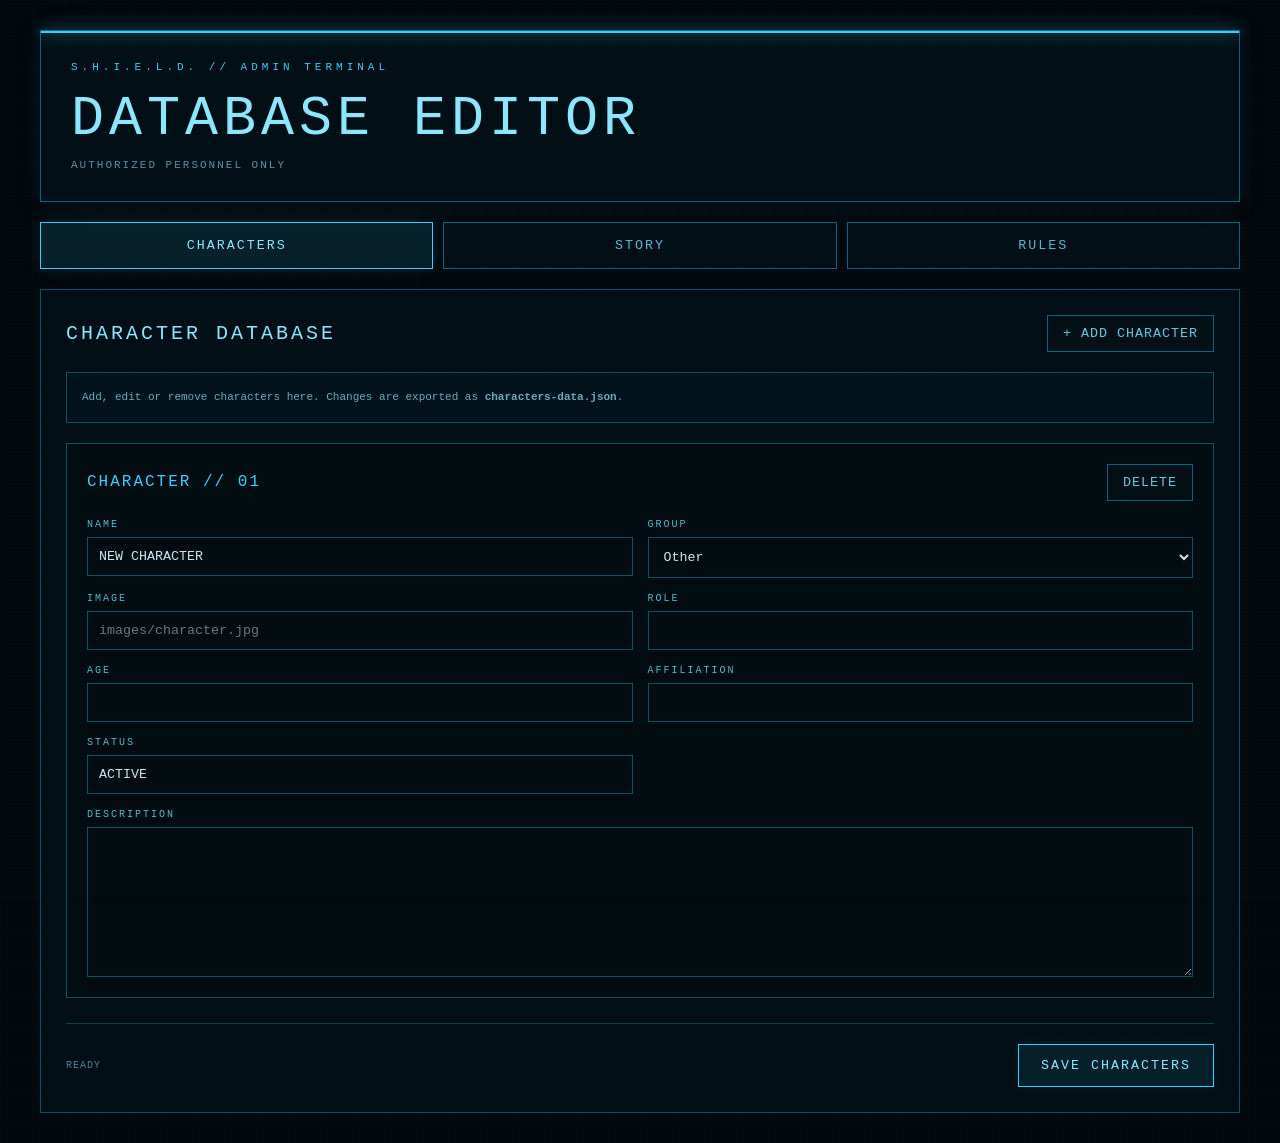
==== commit f1ff48fa: "Update admin.html" ====
--- a/admin.html
+++ b/admin.html
@@ -1,1431 +1,2283 @@
 <!DOCTYPE html>
 <html lang="uk">
+
 <head>
+
 <meta charset="UTF-8">
-<meta name="viewport" content="width=device-width, initial-scale=1.0">
-
-<title>S.H.I.E.L.D. // ADMIN</title>
+
+<meta
+    name="viewport"
+    content="width=device-width, initial-scale=1.0"
+>
+
+<title>S.H.I.E.L.D. // DATABASE EDITOR</title>
+
 
 <style>
+
+/* =====================================================
+   BASE
+===================================================== */
 
 * {
     box-sizing: border-box;
 }
 
-:root {
-    --bg: #02080d;
-    --panel: #06131b;
-    --panel2: #081a24;
-    --line: #0b6385;
-    --cyan: #39cfff;
-    --cyan2: #8be6ff;
-    --green: #5df2a4;
-    --red: #ff5577;
-    --text: #c9e7f2;
-    --muted: #5d91a5;
-}
-
+
+html,
 body {
+
     margin: 0;
+    padding: 0;
+
+    min-height: 100%;
+
+}
+
+
+body {
+
     background:
-        linear-gradient(rgba(15, 75, 100, .08) 1px, transparent 1px),
-        linear-gradient(90deg, rgba(15, 75, 100, .08) 1px, transparent 1px),
-        var(--bg);
+        linear-gradient(
+            rgba(0, 80, 120, 0.055) 1px,
+            transparent 1px
+        ),
+        linear-gradient(
+            90deg,
+            rgba(0, 80, 120, 0.055) 1px,
+            transparent 1px
+        ),
+        #02080d;
+
     background-size: 32px 32px;
-    color: var(--text);
-    font-family: "Courier New", monospace;
-    min-height: 100vh;
-}
+
+    color: #c9e8f2;
+
+    font-family:
+        "Courier New",
+        monospace;
+
+    padding: 30px;
+
+}
+
+
+/* =====================================================
+   SCANLINES
+===================================================== */
 
 body::before {
+
     content: "";
+
     position: fixed;
+
     inset: 0;
+
     pointer-events: none;
-    background: radial-gradient(circle at center, transparent 40%, rgba(0,0,0,.55));
-}
-
-.container {
-    width: min(1200px, 94%);
-    margin: 0 auto;
-    padding: 35px 0 80px;
-}
-
-/* HEADER */
+
+    background:
+        repeating-linear-gradient(
+            0deg,
+            rgba(255,255,255,0.012) 0px,
+            rgba(255,255,255,0.012) 1px,
+            transparent 1px,
+            transparent 4px
+        );
+
+    z-index: 999;
+
+}
+
+
+/* =====================================================
+   MAIN
+===================================================== */
+
+.editor {
+
+    width: min(1200px, 100%);
+
+    margin: auto;
+
+}
+
+
+/* =====================================================
+   HEADER
+===================================================== */
 
 .header {
-    border: 1px solid var(--line);
-    padding: 28px;
-    margin-bottom: 25px;
-    background: rgba(3, 15, 22, .9);
-    box-shadow: 0 0 30px rgba(0, 180, 255, .08);
-}
+
+    position: relative;
+
+    border:
+        1px solid #0b6385;
+
+    background:
+        rgba(3, 15, 22, 0.96);
+
+    padding: 30px;
+
+    margin-bottom: 20px;
+
+    box-shadow:
+        0 0 30px
+        rgba(0, 180, 255, 0.08);
+
+}
+
+
+.header::before {
+
+    content: "";
+
+    position: absolute;
+
+    left: 0;
+    top: 0;
+
+    width: 100%;
+    height: 2px;
+
+    background: #39cfff;
+
+    box-shadow:
+        0 0 15px #39cfff;
+
+}
+
 
 .system {
-    color: var(--cyan);
+
+    color: #39cfff;
+
+    font-size: 11px;
+
     letter-spacing: 4px;
-    font-size: 13px;
-}
+
+}
+
 
 .title {
-    font-size: clamp(32px, 6vw, 68px);
-    letter-spacing: 8px;
-    margin: 22px 0 5px;
-    color: var(--cyan2);
-    text-shadow: 0 0 15px rgba(57,207,255,.35);
-}
+
+    margin-top: 15px;
+
+    color: #8be6ff;
+
+    font-size: clamp(30px, 6vw, 55px);
+
+    letter-spacing: 5px;
+
+}
+
 
 .subtitle {
-    color: var(--muted);
+
+    margin-top: 8px;
+
+    color: #5d91a5;
+
+    font-size: 11px;
+
+    letter-spacing: 2px;
+
+}
+
+
+/* =====================================================
+   TABS
+===================================================== */
+
+.tabs {
+
+    display: grid;
+
+    grid-template-columns:
+        repeat(3, 1fr);
+
+    gap: 10px;
+
+    margin-bottom: 20px;
+
+}
+
+
+.tab {
+
+    border:
+        1px solid #0b6385;
+
+    background:
+        rgba(3, 15, 22, 0.95);
+
+    color: #5db7d4;
+
+    padding: 15px;
+
+    font-family:
+        "Courier New",
+        monospace;
+
+    letter-spacing: 2px;
+
+    cursor: pointer;
+
+    transition: .25s ease;
+
+}
+
+
+.tab:hover {
+
+    border-color: #39cfff;
+
+    color: #8be6ff;
+
+}
+
+
+.tab.active {
+
+    background: #06202b;
+
+    border-color: #39cfff;
+
+    color: #8be6ff;
+
+    box-shadow:
+        0 0 15px
+        rgba(57,207,255,.12);
+
+}
+
+
+/* =====================================================
+   PANELS
+===================================================== */
+
+.panel {
+
+    display: none;
+
+    border:
+        1px solid #0b526c;
+
+    background:
+        rgba(3, 15, 22, 0.96);
+
+    padding: 25px;
+
+}
+
+
+.panel.active {
+
+    display: block;
+
+}
+
+
+/* =====================================================
+   SECTION HEADER
+===================================================== */
+
+.panel-header {
+
+    display: flex;
+
+    justify-content: space-between;
+
+    align-items: center;
+
+    gap: 15px;
+
+    margin-bottom: 20px;
+
+    flex-wrap: wrap;
+
+}
+
+
+.panel-title {
+
+    color: #8be6ff;
+
+    font-size: 20px;
+
     letter-spacing: 3px;
-}
-
-/* NAV */
-
-.tabs {
+
+}
+
+
+/* =====================================================
+   BUTTONS
+===================================================== */
+
+button {
+
+    font-family:
+        "Courier New",
+        monospace;
+
+}
+
+
+.action-button {
+
+    border:
+        1px solid #0b6385;
+
+    background:
+        rgba(3, 15, 22, .95);
+
+    color: #65c9e8;
+
+    padding:
+        10px 15px;
+
+    cursor: pointer;
+
+    letter-spacing: 1px;
+
+    transition: .2s ease;
+
+}
+
+
+.action-button:hover {
+
+    border-color:
+        #39cfff;
+
+    color:
+        #8be6ff;
+
+    background:
+        #06202b;
+
+}
+
+
+.danger:hover {
+
+    border-color:
+        #ff5577;
+
+    color:
+        #ff7892;
+
+}
+
+
+/* =====================================================
+   FORM
+===================================================== */
+
+.form-grid {
+
     display: grid;
-    grid-template-columns: repeat(4, 1fr);
-    gap: 8px;
-    margin-bottom: 20px;
-}
-
-.tab {
-    background: #041018;
-    border: 1px solid #0b4e67;
-    color: #69a9bd;
-    padding: 16px;
-    font-family: inherit;
-    cursor: pointer;
+
+    grid-template-columns:
+        repeat(2, 1fr);
+
+    gap: 15px;
+
+}
+
+
+.field {
+
+    display: flex;
+
+    flex-direction: column;
+
+    gap: 7px;
+
+}
+
+
+.field.full {
+
+    grid-column:
+        1 / -1;
+
+}
+
+
+label {
+
+    color: #5db7d4;
+
+    font-size: 10px;
+
     letter-spacing: 2px;
-    transition: .2s;
-}
-
-.tab:hover,
-.tab.active {
-    border-color: var(--cyan);
-    color: var(--cyan);
-    background: #06202b;
-    box-shadow: 0 0 15px rgba(57,207,255,.1);
-}
-
-/* PANELS */
-
-.panel {
-    display: none;
-    border: 1px solid #0b4e67;
-    background: rgba(4,16,23,.94);
-    padding: 25px;
-}
-
-.panel.active {
-    display: block;
-}
-
-.panel-title {
-    color: var(--cyan);
-    letter-spacing: 4px;
-    margin-bottom: 25px;
-    font-size: 20px;
-}
-
-.section {
-    border: 1px solid #0b4055;
-    padding: 20px;
-    margin-bottom: 20px;
-    background: rgba(5,20,28,.7);
-}
-
-/* FORM */
-
-label {
-    display: block;
-    color: #67a8bb;
-    font-size: 12px;
-    letter-spacing: 2px;
-    margin-bottom: 7px;
-}
+
+}
+
 
 input,
 textarea,
 select {
+
     width: 100%;
-    border: 1px solid #0b526c;
-    background: #020b11;
-    color: var(--text);
-    padding: 13px;
-    font-family: inherit;
-    font-size: 14px;
+
+    border:
+        1px solid #0b526c;
+
+    background:
+        #020b10;
+
+    color:
+        #c9e8f2;
+
+    padding:
+        11px;
+
+    font-family:
+        "Courier New",
+        monospace;
+
     outline: none;
-    margin-bottom: 18px;
-}
+
+}
+
 
 input:focus,
 textarea:focus,
 select:focus {
-    border-color: var(--cyan);
-    box-shadow: 0 0 10px rgba(57,207,255,.1);
-}
+
+    border-color:
+        #39cfff;
+
+    box-shadow:
+        0 0 10px
+        rgba(57,207,255,.08);
+
+}
+
 
 textarea {
-    min-height: 130px;
-    resize: vertical;
-    line-height: 1.6;
-}
-
-.grid {
-    display: grid;
-    grid-template-columns: repeat(2, 1fr);
-    gap: 18px;
-}
-
-.full {
-    grid-column: 1 / -1;
-}
-
-/* BUTTONS */
-
-.buttons {
-    display: flex;
-    flex-wrap: wrap;
-    gap: 10px;
-    margin-top: 10px;
-}
-
-button {
-    border: 1px solid var(--cyan);
-    background: #04131b;
-    color: var(--cyan);
-    padding: 13px 18px;
-    font-family: inherit;
-    letter-spacing: 2px;
-    cursor: pointer;
-}
-
-button:hover {
-    background: #073040;
-    box-shadow: 0 0 15px rgba(57,207,255,.15);
-}
-
-button.green {
-    border-color: var(--green);
-    color: var(--green);
-}
-
-button.red {
-    border-color: var(--red);
-    color: var(--red);
-}
-
-button.gray {
-    border-color: #446675;
-    color: #7fa2ae;
-}
-
-/* CHARACTER LIST */
+
+    min-height:
+        150px;
+
+    resize:
+        vertical;
+
+}
+
+
+/* =====================================================
+   CHARACTER CARDS
+===================================================== */
 
 .character-list {
-    display: grid;
-    gap: 10px;
-}
-
-.character-item {
-    display: flex;
-    justify-content: space-between;
-    align-items: center;
+
+    display:
+        flex;
+
+    flex-direction:
+        column;
+
     gap: 15px;
-    padding: 15px;
-    border: 1px solid #0b4055;
-    background: #031018;
-}
-
-.character-info strong {
-    color: var(--cyan2);
-}
-
-.character-info small {
-    color: var(--muted);
-}
-
-.character-item button {
-    padding: 8px 12px;
-    font-size: 11px;
-}
-
-/* STATUS */
+
+}
+
+
+.character-card {
+
+    border:
+        1px solid #0b526c;
+
+    background:
+        rgba(2, 11, 16, .95);
+
+    padding:
+        20px;
+
+}
+
+
+.character-card-header {
+
+    display:
+        flex;
+
+    justify-content:
+        space-between;
+
+    align-items:
+        center;
+
+    gap: 15px;
+
+    margin-bottom:
+        18px;
+
+}
+
+
+.character-card-title {
+
+    color:
+        #39cfff;
+
+    letter-spacing:
+        2px;
+
+}
+
+
+/* =====================================================
+   STORY / RULE BLOCKS
+===================================================== */
+
+.content-list {
+
+    display:
+        flex;
+
+    flex-direction:
+        column;
+
+    gap:
+        15px;
+
+}
+
+
+.content-card {
+
+    border:
+        1px solid #0b526c;
+
+    background:
+        rgba(2, 11, 16, .95);
+
+    padding:
+        20px;
+
+}
+
+
+.content-card-header {
+
+    display:
+        flex;
+
+    justify-content:
+        space-between;
+
+    align-items:
+        center;
+
+    gap:
+        15px;
+
+    margin-bottom:
+        15px;
+
+}
+
+
+.content-card-number {
+
+    color:
+        #39cfff;
+
+    font-size:
+        11px;
+
+    letter-spacing:
+        3px;
+
+}
+
+
+/* =====================================================
+   TEXT EDITOR
+===================================================== */
+
+.rich-toolbar {
+
+    display:
+        flex;
+
+    flex-wrap:
+        wrap;
+
+    gap:
+        5px;
+
+    padding:
+        8px;
+
+    border:
+        1px solid #0b526c;
+
+    border-bottom:
+        none;
+
+    background:
+        #04131b;
+
+}
+
+
+.rich-toolbar button {
+
+    min-width:
+        34px;
+
+    height:
+        32px;
+
+    border:
+        1px solid #0b526c;
+
+    background:
+        #020b10;
+
+    color:
+        #75cce6;
+
+    cursor:
+        pointer;
+
+}
+
+
+.rich-toolbar button:hover {
+
+    border-color:
+        #39cfff;
+
+    color:
+        #8be6ff;
+
+}
+
+
+.editor-area {
+
+    min-height:
+        180px;
+
+    padding:
+        15px;
+
+    border:
+        1px solid #0b526c;
+
+    background:
+        #020b10;
+
+    color:
+        #c9e8f2;
+
+    font-family:
+        Arial,
+        sans-serif;
+
+    line-height:
+        1.7;
+
+    outline:
+        none;
+
+}
+
+
+.editor-area:focus {
+
+    border-color:
+        #39cfff;
+
+}
+
+
+.editor-area blockquote {
+
+    border-left:
+        3px solid #39cfff;
+
+    margin:
+        15px 0;
+
+    padding-left:
+        15px;
+
+    color:
+        #72c8df;
+
+}
+
+
+/* =====================================================
+   COLOR PICKER
+===================================================== */
+
+.color-picker {
+
+    width:
+        40px;
+
+    height:
+        32px;
+
+    padding:
+        2px;
+
+    border:
+        1px solid #0b526c;
+
+    background:
+        #020b10;
+
+    cursor:
+        pointer;
+
+}
+
+
+/* =====================================================
+   SAVE AREA
+===================================================== */
+
+.save-area {
+
+    display:
+        flex;
+
+    justify-content:
+        space-between;
+
+    align-items:
+        center;
+
+    gap:
+        15px;
+
+    margin-top:
+        25px;
+
+    padding-top:
+        20px;
+
+    border-top:
+        1px solid #0b4055;
+
+    flex-wrap:
+        wrap;
+
+}
+
 
 .status {
-    margin-top: 20px;
-    padding: 15px;
-    border: 1px solid #164b5d;
-    color: var(--green);
-    min-height: 48px;
-}
-
-/* STORY / RULES */
-
-.content-row {
-    border: 1px solid #0b4055;
-    padding: 20px;
-    margin-bottom: 15px;
-    background: #031018;
-}
-
-.row-head {
-    display: flex;
-    justify-content: space-between;
-    gap: 15px;
-    align-items: center;
-    margin-bottom: 15px;
-}
-
-.row-number {
-    color: var(--cyan);
-    letter-spacing: 2px;
-}
-
-/* MOBILE */
-
-@media(max-width: 700px) {
-
-    .grid {
-        grid-template-columns: 1fr;
+
+    color:
+        #4f8798;
+
+    font-size:
+        10px;
+
+    letter-spacing:
+        1px;
+
+}
+
+
+.save-button {
+
+    border:
+        1px solid #39cfff;
+
+    background:
+        #06202b;
+
+    color:
+        #8be6ff;
+
+    padding:
+        13px 22px;
+
+    cursor:
+        pointer;
+
+    letter-spacing:
+        2px;
+
+    box-shadow:
+        0 0 12px
+        rgba(57,207,255,.08);
+
+}
+
+
+.save-button:hover {
+
+    background:
+        #0a2d3a;
+
+    box-shadow:
+        0 0 20px
+        rgba(57,207,255,.15);
+
+}
+
+
+/* =====================================================
+   NOTICE
+===================================================== */
+
+.notice {
+
+    margin-bottom:
+        20px;
+
+    padding:
+        15px;
+
+    border:
+        1px solid #0b526c;
+
+    background:
+        rgba(0,80,120,.06);
+
+    color:
+        #6fa8ba;
+
+    font-size:
+        11px;
+
+    line-height:
+        1.7;
+
+}
+
+
+/* =====================================================
+   MOBILE
+===================================================== */
+
+@media (max-width: 700px) {
+
+    body {
+
+        padding:
+            15px;
+
     }
 
+
     .tabs {
-        grid-template-columns: 1fr 1fr;
+
+        grid-template-columns:
+            1fr;
+
     }
 
-    .character-item {
-        flex-direction: column;
-        align-items: flex-start;
+
+    .form-grid {
+
+        grid-template-columns:
+            1fr;
+
     }
 
-    .title {
-        letter-spacing: 4px;
+
+    .field.full {
+
+        grid-column:
+            auto;
+
     }
+
 }
 
 </style>
+
 </head>
 
+
 <body>
 
-<div class="container">
-
-    <div class="header">
-        <div class="system">
-            S.H.I.E.L.D. // SECURE ADMIN TERMINAL
+
+<div class="editor">
+
+
+<!-- =====================================================
+     HEADER
+===================================================== -->
+
+<header class="header">
+
+    <div class="system">
+        S.H.I.E.L.D. // ADMIN TERMINAL
+    </div>
+
+    <div class="title">
+        DATABASE EDITOR
+    </div>
+
+    <div class="subtitle">
+        AUTHORIZED PERSONNEL ONLY
+    </div>
+
+</header>
+
+
+<!-- =====================================================
+     TABS
+===================================================== -->
+
+<div class="tabs">
+
+    <button
+        class="tab active"
+        onclick="openPanel('characters', this)"
+    >
+        CHARACTERS
+    </button>
+
+
+    <button
+        class="tab"
+        onclick="openPanel('story', this)"
+    >
+        STORY
+    </button>
+
+
+    <button
+        class="tab"
+        onclick="openPanel('rules', this)"
+    >
+        RULES
+    </button>
+
+</div>
+
+
+<!-- =====================================================
+     CHARACTERS
+===================================================== -->
+
+<section
+    id="characters"
+    class="panel active"
+>
+
+    <div class="panel-header">
+
+        <div class="panel-title">
+            CHARACTER DATABASE
         </div>
 
-        <div class="title">
-            ADMIN
+        <button
+            class="action-button"
+            onclick="addCharacter()"
+        >
+            + ADD CHARACTER
+        </button>
+
+    </div>
+
+
+    <div class="notice">
+
+        Add, edit or remove characters here.
+        Changes are exported as
+        <strong>characters-data.json</strong>.
+
+    </div>
+
+
+    <div
+        id="character-list"
+        class="character-list"
+    ></div>
+
+
+    <div class="save-area">
+
+        <div
+            id="character-status"
+            class="status"
+        >
+            READY
         </div>
 
-        <div class="subtitle">
-            CONTENT MANAGEMENT SYSTEM // LEVEL 10
+        <button
+            class="save-button"
+            onclick="saveCharacters()"
+        >
+            SAVE CHARACTERS
+        </button>
+
+    </div>
+
+</section>
+
+
+<!-- =====================================================
+     STORY
+===================================================== -->
+
+<section
+    id="story"
+    class="panel"
+>
+
+    <div class="panel-header">
+
+        <div class="panel-title">
+            STORY DATABASE
         </div>
+
+        <button
+            class="action-button"
+            onclick="addStorySection()"
+        >
+            + ADD STORY SECTION
+        </button>
+
     </div>
 
 
-    <!-- TABS -->
-
-    <div class="tabs">
-
-        <button class="tab active" data-tab="personnel">
-            PERSONNEL
+    <div class="notice">
+
+        Edit the story directly from this panel.
+        Each block becomes a separate section
+        in <strong>story-data.json</strong>.
+
+    </div>
+
+
+    <div class="form-grid">
+
+        <div class="field">
+
+            <label>
+                PAGE TITLE
+            </label>
+
+            <input
+                id="story-title"
+                value="STORY"
+            >
+
+        </div>
+
+
+        <div class="field">
+
+            <label>
+                PAGE SUBTITLE
+            </label>
+
+            <input
+                id="story-subtitle"
+                value="CLASSIFIED STORY DATABASE"
+            >
+
+        </div>
+
+    </div>
+
+
+    <br>
+
+
+    <div
+        id="story-list"
+        class="content-list"
+    ></div>
+
+
+    <div class="save-area">
+
+        <div
+            id="story-status"
+            class="status"
+        >
+            READY
+        </div>
+
+        <button
+            class="save-button"
+            onclick="saveStory()"
+        >
+            SAVE STORY
         </button>
 
-        <button class="tab" data-tab="story">
-            STORY
+    </div>
+
+</section>
+
+
+<!-- =====================================================
+     RULES
+===================================================== -->
+
+<section
+    id="rules"
+    class="panel"
+>
+
+    <div class="panel-header">
+
+        <div class="panel-title">
+            RULES DATABASE
+        </div>
+
+        <button
+            class="action-button"
+            onclick="addRuleSection()"
+        >
+            + ADD RULE SECTION
         </button>
 
-        <button class="tab" data-tab="rules">
-            RULES
+    </div>
+
+
+    <div class="notice">
+
+        Edit the roleplay rules here.
+        Each block becomes a separate section
+        in <strong>rules-data.json</strong>.
+
+    </div>
+
+
+    <div class="form-grid">
+
+        <div class="field">
+
+            <label>
+                PAGE TITLE
+            </label>
+
+            <input
+                id="rules-title"
+                value="PROTOCOL"
+            >
+
+        </div>
+
+
+        <div class="field">
+
+            <label>
+                PAGE SUBTITLE
+            </label>
+
+            <input
+                id="rules-subtitle"
+                value="RULES & REGULATIONS"
+            >
+
+        </div>
+
+    </div>
+
+
+    <br>
+
+
+    <div
+        id="rules-list"
+        class="content-list"
+    ></div>
+
+
+    <div class="save-area">
+
+        <div
+            id="rules-status"
+            class="status"
+        >
+            READY
+        </div>
+
+        <button
+            class="save-button"
+            onclick="saveRules()"
+        >
+            SAVE RULES
         </button>
 
-        <button class="tab" data-tab="main">
-            MAIN DATABASE
-        </button>
-
     </div>
 
-
-    <!-- ================= PERSONNEL ================= -->
-
-    <section id="personnel" class="panel active">
-
-        <div class="panel-title">
-            // PERSONNEL DATABASE
-        </div>
-
-        <div class="section">
-
-            <label>SELECT PERSONNEL FILE</label>
-
-            <select id="characterSelect">
-                <option value="">— NEW CHARACTER —</option>
-            </select>
-
-            <div class="grid">
-
-                <div>
-                    <label>FILE NUMBER</label>
-                    <input id="charFile" placeholder="001">
+</section>
+
+
+</div>
+
+
+<script>
+
+/* =====================================================
+   DATA
+===================================================== */
+
+let characters = [];
+
+let storySections = [];
+
+let ruleSections = [];
+
+
+/* =====================================================
+   PANEL SWITCHING
+===================================================== */
+
+function openPanel(
+    panelId,
+    button
+) {
+
+    document
+        .querySelectorAll(".panel")
+        .forEach(panel => {
+
+            panel.classList.remove(
+                "active"
+            );
+
+        });
+
+
+    document
+        .querySelectorAll(".tab")
+        .forEach(tab => {
+
+            tab.classList.remove(
+                "active"
+            );
+
+        });
+
+
+    document
+        .getElementById(panelId)
+        .classList.add(
+            "active"
+        );
+
+
+    button.classList.add(
+        "active"
+    );
+
+}
+
+
+/* =====================================================
+   CHARACTER EDITOR
+===================================================== */
+
+function addCharacter(
+    data = {}
+) {
+
+    characters.push({
+
+        id:
+            data.id ||
+            Date.now(),
+
+        name:
+            data.name ||
+            "NEW CHARACTER",
+
+        group:
+            data.group ||
+            "Other",
+
+        image:
+            data.image ||
+            "",
+
+        role:
+            data.role ||
+            "",
+
+        age:
+            data.age ||
+            "",
+
+        affiliation:
+            data.affiliation ||
+            "",
+
+        status:
+            data.status ||
+            "ACTIVE",
+
+        description:
+            data.description ||
+            ""
+
+    });
+
+
+    renderCharacters();
+
+}
+
+
+function renderCharacters() {
+
+    const container =
+        document.getElementById(
+            "character-list"
+        );
+
+
+    container.innerHTML =
+        "";
+
+
+    characters.forEach(
+        (character, index) => {
+
+            const card =
+                document.createElement(
+                    "div"
+                );
+
+
+            card.className =
+                "character-card";
+
+
+            card.innerHTML = `
+
+                <div class="character-card-header">
+
+                    <div class="character-card-title">
+
+                        CHARACTER //
+                        ${String(index + 1).padStart(2, "0")}
+
+                    </div>
+
+                    <button
+                        class="action-button danger"
+                        onclick="deleteCharacter(${index})"
+                    >
+                        DELETE
+                    </button>
+
                 </div>
 
-                <div>
-                    <label>NAME</label>
-                    <input id="charName" placeholder="WANDA MAXIMOFF">
+
+                <div class="form-grid">
+
+
+                    <div class="field">
+
+                        <label>
+                            NAME
+                        </label>
+
+                        <input
+                            value="${escapeAttribute(character.name)}"
+                            oninput="characters[${index}].name=this.value"
+                        >
+
+                    </div>
+
+
+                    <div class="field">
+
+                        <label>
+                            GROUP
+                        </label>
+
+                        <select
+                            onchange="characters[${index}].group=this.value"
+                        >
+
+                            <option
+                                ${character.group === "Avengers" ? "selected" : ""}
+                            >
+                                Avengers
+                            </option>
+
+                            <option
+                                ${character.group === "Agents of S.H.I.E.L.D." ? "selected" : ""}
+                            >
+                                Agents of S.H.I.E.L.D.
+                            </option>
+
+                            <option
+                                ${character.group === "Other" ? "selected" : ""}
+                            >
+                                Other
+                            </option>
+
+                        </select>
+
+                    </div>
+
+
+                    <div class="field">
+
+                        <label>
+                            IMAGE
+                        </label>
+
+                        <input
+                            value="${escapeAttribute(character.image)}"
+                            placeholder="images/character.jpg"
+                            oninput="characters[${index}].image=this.value"
+                        >
+
+                    </div>
+
+
+                    <div class="field">
+
+                        <label>
+                            ROLE
+                        </label>
+
+                        <input
+                            value="${escapeAttribute(character.role)}"
+                            oninput="characters[${index}].role=this.value"
+                        >
+
+                    </div>
+
+
+                    <div class="field">
+
+                        <label>
+                            AGE
+                        </label>
+
+                        <input
+                            value="${escapeAttribute(character.age)}"
+                            oninput="characters[${index}].age=this.value"
+                        >
+
+                    </div>
+
+
+                    <div class="field">
+
+                        <label>
+                            AFFILIATION
+                        </label>
+
+                        <input
+                            value="${escapeAttribute(character.affiliation)}"
+                            oninput="characters[${index}].affiliation=this.value"
+                        >
+
+                    </div>
+
+
+                    <div class="field">
+
+                        <label>
+                            STATUS
+                        </label>
+
+                        <input
+                            value="${escapeAttribute(character.status)}"
+                            oninput="characters[${index}].status=this.value"
+                        >
+
+                    </div>
+
+
+                    <div class="field full">
+
+                        <label>
+                            DESCRIPTION
+                        </label>
+
+                        <textarea
+                            oninput="characters[${index}].description=this.value"
+                        >${escapeHTML(character.description)}</textarea>
+
+                    </div>
+
+
                 </div>
 
-                <div>
-                    <label>STATUS</label>
-                    <input id="charStatus" placeholder="ACTIVE">
+            `;
+
+
+            container.appendChild(
+                card
+            );
+
+        }
+    );
+
+}
+
+
+function deleteCharacter(
+    index
+) {
+
+    if (
+        !confirm(
+            "Delete this character?"
+        )
+    ) {
+
+        return;
+
+    }
+
+
+    characters.splice(
+        index,
+        1
+    );
+
+
+    renderCharacters();
+
+}
+
+
+/* =====================================================
+   STORY
+===================================================== */
+
+function addStorySection(
+    data = {}
+) {
+
+    storySections.push({
+
+        number:
+            data.number ||
+            storySections.length + 1,
+
+        title:
+            data.title ||
+            "NEW STORY SECTION",
+
+        content:
+            data.content ||
+            ""
+
+    });
+
+
+    renderStory();
+
+}
+
+
+function renderStory() {
+
+    const container =
+        document.getElementById(
+            "story-list"
+        );
+
+
+    container.innerHTML =
+        "";
+
+
+    storySections.forEach(
+        (section, index) => {
+
+            const card =
+                document.createElement(
+                    "div"
+                );
+
+
+            card.className =
+                "content-card";
+
+
+            card.innerHTML = `
+
+                <div class="content-card-header">
+
+                    <div class="content-card-number">
+
+                        FILE //
+                        ${String(index + 1).padStart(2, "0")}
+
+                    </div>
+
+                    <button
+                        class="action-button danger"
+                        onclick="deleteStorySection(${index})"
+                    >
+                        DELETE
+                    </button>
+
                 </div>
 
-                <div>
-                    <label>SECTION</label>
-
-                    <select id="charSection">
-                        <option>Avengers</option>
-                        <option>Agents of S.H.I.E.L.D.</option>
-                        <option>Other</option>
-                    </select>
+
+                <div class="form-grid">
+
+
+                    <div class="field">
+
+                        <label>
+                            SECTION NUMBER
+                        </label>
+
+                        <input
+                            value="${escapeAttribute(section.number)}"
+                            oninput="storySections[${index}].number=this.value"
+                        >
+
+                    </div>
+
+
+                    <div class="field">
+
+                        <label>
+                            SECTION TITLE
+                        </label>
+
+                        <input
+                            value="${escapeAttribute(section.title)}"
+                            oninput="storySections[${index}].title=this.value"
+                        >
+
+                    </div>
+
+
+                    <div class="field full">
+
+                        <label>
+                            CONTENT
+                        </label>
+
+                        <div
+                            class="rich-toolbar"
+                        >
+
+                            <button
+                                type="button"
+                                onclick="formatText('bold')"
+                            >
+                                <strong>B</strong>
+                            </button>
+
+                            <button
+                                type="button"
+                                onclick="formatText('italic')"
+                            >
+                                <em>I</em>
+                            </button>
+
+                            <button
+                                type="button"
+                                onclick="formatText('bold italic')"
+                            >
+                                <strong><em>BI</em></strong>
+                            </button>
+
+                            <button
+                                type="button"
+                                onclick="formatQuote()"
+                            >
+                                ❝
+                            </button>
+
+                            <input
+                                type="color"
+                                class="color-picker"
+                                value="#8be6ff"
+                                onchange="formatColor(this.value)"
+                                title="TEXT COLOR"
+                            >
+
+                        </div>
+
+
+                        <div
+                            class="editor-area"
+                            contenteditable="true"
+                            data-index="${index}"
+                            oninput="updateStoryContent(this)"
+                        >${section.content || ""}</div>
+
+                    </div>
+
 
                 </div>
 
-                <div class="full">
-                    <label>IMAGE PATH</label>
-                    <input id="charImage" placeholder="images/wanda.jpg">
+            `;
+
+
+            container.appendChild(
+                card
+            );
+
+        }
+    );
+
+}
+
+
+function updateStoryContent(
+    element
+) {
+
+    const index =
+        Number(
+            element.dataset.index
+        );
+
+
+    storySections[index].content =
+        element.innerHTML;
+
+}
+
+
+function deleteStorySection(
+    index
+) {
+
+    if (
+        !confirm(
+            "Delete this story section?"
+        )
+    ) {
+
+        return;
+
+    }
+
+
+    storySections.splice(
+        index,
+        1
+    );
+
+
+    renderStory();
+
+}
+
+
+/* =====================================================
+   RULES
+===================================================== */
+
+function addRuleSection(
+    data = {}
+) {
+
+    ruleSections.push({
+
+        number:
+            data.number ||
+            ruleSections.length + 1,
+
+        title:
+            data.title ||
+            "NEW RULE SECTION",
+
+        content:
+            data.content ||
+            ""
+
+    });
+
+
+    renderRules();
+
+}
+
+
+function renderRules() {
+
+    const container =
+        document.getElementById(
+            "rules-list"
+        );
+
+
+    container.innerHTML =
+        "";
+
+
+    ruleSections.forEach(
+        (section, index) => {
+
+            const card =
+                document.createElement(
+                    "div"
+                );
+
+
+            card.className =
+                "content-card";
+
+
+            card.innerHTML = `
+
+                <div class="content-card-header">
+
+                    <div class="content-card-number">
+
+                        PROTOCOL //
+                        ${String(index + 1).padStart(2, "0")}
+
+                    </div>
+
+                    <button
+                        class="action-button danger"
+                        onclick="deleteRuleSection(${index})"
+                    >
+                        DELETE
+                    </button>
+
                 </div>
 
-                <div class="full">
-                    <label>SHORT DESCRIPTION</label>
-                    <textarea id="charDescription"></textarea>
+
+                <div class="form-grid">
+
+
+                    <div class="field">
+
+                        <label>
+                            RULE NUMBER
+                        </label>
+
+                        <input
+                            value="${escapeAttribute(section.number)}"
+                            oninput="ruleSections[${index}].number=this.value"
+                        >
+
+                    </div>
+
+
+                    <div class="field">
+
+                        <label>
+                            RULE TITLE
+                        </label>
+
+                        <input
+                            value="${escapeAttribute(section.title)}"
+                            oninput="ruleSections[${index}].title=this.value"
+                        >
+
+                    </div>
+
+
+                    <div class="field full">
+
+                        <label>
+                            RULE CONTENT
+                        </label>
+
+                        <div
+                            class="rich-toolbar"
+                        >
+
+                            <button
+                                type="button"
+                                onclick="formatText('bold')"
+                            >
+                                <strong>B</strong>
+                            </button>
+
+                            <button
+                                type="button"
+                                onclick="formatText('italic')"
+                            >
+                                <em>I</em>
+                            </button>
+
+                            <button
+                                type="button"
+                                onclick="formatText('bold italic')"
+                            >
+                                <strong><em>BI</em></strong>
+                            </button>
+
+                            <button
+                                type="button"
+                                onclick="formatQuote()"
+                            >
+                                ❝
+                            </button>
+
+                            <input
+                                type="color"
+                                class="color-picker"
+                                value="#8be6ff"
+                                onchange="formatColor(this.value)"
+                                title="TEXT COLOR"
+                            >
+
+                        </div>
+
+
+                        <div
+                            class="editor-area"
+                            contenteditable="true"
+                            data-rule-index="${index}"
+                            oninput="updateRuleContent(this)"
+                        >${section.content || ""}</div>
+
+                    </div>
+
+
                 </div>
 
-                <div class="full">
-                    <label>HISTORY</label>
-                    <textarea id="charHistory"></textarea>
-                </div>
-
-                <div class="full">
-                    <label>ABILITIES</label>
-                    <textarea id="charAbilities"></textarea>
-                </div>
-
-                <div class="full">
-                    <label>ARCHIVE NOTES</label>
-                    <textarea id="charNotes"></textarea>
-                </div>
-
-            </div>
-
-            <div class="buttons">
-
-                <button class="green" onclick="saveCharacter()">
-                    ✓ SAVE CHARACTER
-                </button>
-
-                <button class="red" onclick="deleteCharacter()">
-                    ✕ DELETE CHARACTER
-                </button>
-
-                <button class="gray" onclick="clearCharacterForm()">
-                    CLEAR
-                </button>
-
-            </div>
-
-        </div>
-
-
-        <div class="section">
-
-            <div class="panel-title">
-                CURRENT PERSONNEL
-            </div>
-
-            <div id="characterList" class="character-list">
-                Loading...
-            </div>
-
-        </div>
-
-    </section>
-
-
-    <!-- ================= STORY ================= -->
-
-    <section id="story" class="panel">
-
-        <div class="panel-title">
-            // STORY DATABASE
-        </div>
-
-        <div class="section">
-
-            <label>STORY TITLE</label>
-            <input id="storyTitle">
-
-            <label>STORY SUBTITLE</label>
-            <input id="storySubtitle">
-
-        </div>
-
-        <div id="storySections"></div>
-
-        <div class="buttons">
-
-            <button onclick="addStorySection()">
-                + ADD STORY SECTION
-            </button>
-
-        </div>
-
-    </section>
-
-
-    <!-- ================= RULES ================= -->
-
-    <section id="rules" class="panel">
-
-        <div class="panel-title">
-            // PROTOCOL RULES
-        </div>
-
-        <div class="section">
-
-            <label>RULES TITLE</label>
-            <input id="rulesTitle">
-
-            <label>RULES SUBTITLE</label>
-            <input id="rulesSubtitle">
-
-        </div>
-
-        <div id="rulesSections"></div>
-
-        <div class="buttons">
-
-            <button onclick="addRuleSection()">
-                + ADD RULE SECTION
-            </button>
-
-        </div>
-
-    </section>
-
-
-    <!-- ================= MAIN ================= -->
-
-    <section id="main" class="panel">
-
-        <div class="panel-title">
-            // MAIN DATABASE
-        </div>
-
-        <div class="section">
-
-            <label>MAIN TITLE</label>
-            <input id="mainTitle">
-
-            <label>MAIN SUBTITLE</label>
-            <input id="mainSubtitle">
-
-            <label>MAIN DESCRIPTION</label>
-            <textarea id="mainDescription"></textarea>
-
-        </div>
-
-    </section>
-
-
-    <!-- ================= EXPORT ================= -->
-
-    <section class="section">
-
-        <div class="panel-title">
-            // DATABASE CONTROL
-        </div>
-
-        <div class="buttons">
-
-            <button class="green" onclick="exportCharacters()">
-                EXPORT PERSONNEL DATABASE
-            </button>
-
-            <button class="green" onclick="exportSite()">
-                EXPORT SITE DATABASE
-            </button>
-
-            <button onclick="exportEverything()">
-                EXPORT ALL DATABASES
-            </button>
-
-        </div>
-
-        <div id="status" class="status">
-            SYSTEM READY.
-        </div>
-
-    </section>
-
-</div>
-
-
-<script>
-
-/* =========================================================
-   DATABASE
-========================================================= */
-
-let charactersData = {
-    characters: []
-};
-
-let siteData = {
-    main: {
-        title: "",
-        subtitle: "",
-        description: ""
-    },
-
-    story: {
-        title: "",
-        subtitle: "",
-        sections: []
-    },
-
-    rules: {
-        title: "",
-        subtitle: "",
-        sections: []
+            `;
+
+
+            container.appendChild(
+                card
+            );
+
+        }
+    );
+
+}
+
+
+function updateRuleContent(
+    element
+) {
+
+    const index =
+        Number(
+            element.dataset.ruleIndex
+        );
+
+
+    ruleSections[index].content =
+        element.innerHTML;
+
+}
+
+
+function deleteRuleSection(
+    index
+) {
+
+    if (
+        !confirm(
+            "Delete this rule section?"
+        )
+    ) {
+
+        return;
+
     }
-};
-
-
-/* =========================================================
-   LOAD DATABASES
-========================================================= */
-
-async function loadDatabases() {
-
-    try {
-
-        const charactersResponse =
-            await fetch("characters-data.json?cache=" + Date.now());
-
-        if (charactersResponse.ok) {
-            charactersData = await charactersResponse.json();
-        }
-
-    } catch (error) {
-
-        console.log("Characters database not loaded.");
+
+
+    ruleSections.splice(
+        index,
+        1
+    );
+
+
+    renderRules();
+
+}
+
+
+/* =====================================================
+   RICH TEXT
+===================================================== */
+
+function formatText(
+    command
+) {
+
+    if (
+        command === "bold italic"
+    ) {
+
+        document.execCommand(
+            "bold"
+        );
+
+        document.execCommand(
+            "italic"
+        );
+
+        return;
 
     }
 
 
-    try {
-
-        const siteResponse =
-            await fetch("site-data.json?cache=" + Date.now());
-
-        if (siteResponse.ok) {
-            siteData = await siteResponse.json();
-        }
-
-    } catch (error) {
-
-        console.log("Site database not loaded.");
-
-    }
-
-
-    normalizeData();
-
-    populateCharacterSelect();
-
-    populateCharacterList();
-
-    populateSiteEditor();
-
-    setStatus("DATABASES LOADED.");
-
-}
-
-
-/* =========================================================
-   NORMALIZE
-========================================================= */
-
-function normalizeData() {
-
-    if (!Array.isArray(charactersData.characters)) {
-
-        if (Array.isArray(charactersData)) {
-            charactersData = {
-                characters: charactersData
-            };
-        } else {
-            charactersData.characters = [];
-        }
-
-    }
-
-
-    if (!siteData.main) {
-
-        siteData.main = {
-            title: "",
-            subtitle: "",
-            description: ""
-        };
-
-    }
-
-
-    if (!siteData.story) {
-
-        siteData.story = {
-            title: "STORY",
-            subtitle: "",
-            sections: []
-        };
-
-    }
-
-
-    if (!Array.isArray(siteData.story.sections)) {
-        siteData.story.sections = [];
-    }
-
-
-    if (!siteData.rules) {
-
-        siteData.rules = {
-            title: "PROTOCOL",
-            subtitle: "",
-            sections: []
-        };
-
-    }
-
-
-    if (!Array.isArray(siteData.rules.sections)) {
-        siteData.rules.sections = [];
-    }
-
-}
-
-
-/* =========================================================
-   TABS
-========================================================= */
-
-document.querySelectorAll(".tab").forEach(button => {
-
-    button.addEventListener("click", () => {
-
-        document.querySelectorAll(".tab")
-            .forEach(btn => btn.classList.remove("active"));
-
-        document.querySelectorAll(".panel")
-            .forEach(panel => panel.classList.remove("active"));
-
-        button.classList.add("active");
-
-        document.getElementById(button.dataset.tab)
-            .classList.add("active");
-
-    });
-
-});
-
-
-/* =========================================================
-   CHARACTERS
-========================================================= */
-
-function populateCharacterSelect() {
-
-    const select = document.getElementById("characterSelect");
-
-    select.innerHTML =
-        '<option value="">— NEW CHARACTER —</option>';
-
-    charactersData.characters.forEach((character, index) => {
-
-        const option = document.createElement("option");
-
-        option.value = index;
-
-        option.textContent =
-            `${character.file || String(index + 1).padStart(3, "0")} // ${character.name || "CHARACTER"}`;
-
-        select.appendChild(option);
-
-    });
-
-}
-
-
-document.getElementById("characterSelect")
-.addEventListener("change", function() {
-
-    if (this.value === "") {
-
-        clearCharacterForm();
-        return;
-
-    }
-
-    const character =
-        charactersData.characters[Number(this.value)];
-
-    if (!character) return;
-
-    document.getElementById("charFile").value =
-        character.file || "";
-
-    document.getElementById("charName").value =
-        character.name || "";
-
-    document.getElementById("charStatus").value =
-        character.status || "";
-
-    document.getElementById("charSection").value =
-        character.section || "Other";
-
-    document.getElementById("charImage").value =
-        character.image || "";
-
-    document.getElementById("charDescription").value =
-        character.description || "";
-
-    document.getElementById("charHistory").value =
-        character.history || "";
-
-    document.getElementById("charAbilities").value =
-        character.abilities || "";
-
-    document.getElementById("charNotes").value =
-        character.notes || "";
-
-});
-
-
-function saveCharacter() {
-
-    const select =
-        document.getElementById("characterSelect");
-
-    const character = {
-
-        id:
-            slugify(
-                document.getElementById("charName").value
-            ),
-
-        file:
-            document.getElementById("charFile").value,
-
-        name:
-            document.getElementById("charName").value,
-
-        status:
-            document.getElementById("charStatus").value,
-
-        section:
-            document.getElementById("charSection").value,
-
-        image:
-            document.getElementById("charImage").value,
-
-        description:
-            document.getElementById("charDescription").value,
-
-        history:
-            document.getElementById("charHistory").value,
-
-        abilities:
-            document.getElementById("charAbilities").value,
-
-        notes:
-            document.getElementById("charNotes").value
+    document.execCommand(
+        command
+    );
+
+}
+
+
+function formatQuote() {
+
+    document.execCommand(
+        "formatBlock",
+        false,
+        "blockquote"
+    );
+
+}
+
+
+function formatColor(
+    color
+) {
+
+    document.execCommand(
+        "foreColor",
+        false,
+        color
+    );
+
+}
+
+
+/* =====================================================
+   SAVE CHARACTERS
+===================================================== */
+
+function saveCharacters() {
+
+    downloadJSON(
+        characters,
+        "characters-data.json"
+    );
+
+
+    document.getElementById(
+        "character-status"
+    ).textContent =
+        "CHARACTERS EXPORTED SUCCESSFULLY";
+
+}
+
+
+/* =====================================================
+   SAVE STORY
+===================================================== */
+
+function saveStory() {
+
+    const data = {
+
+        title:
+            document.getElementById(
+                "story-title"
+            ).value,
+
+        subtitle:
+            document.getElementById(
+                "story-subtitle"
+            ).value,
+
+        sections:
+            storySections
 
     };
 
 
-    if (!character.name.trim()) {
-
-        alert("CHARACTER NAME REQUIRED.");
-        return;
-
-    }
-
-
-    if (select.value === "") {
-
-        charactersData.characters.push(character);
-
-        setStatus("NEW PERSONNEL FILE CREATED.");
-
-    } else {
-
-        const index = Number(select.value);
-
-        charactersData.characters[index] =
-            character;
-
-        setStatus("PERSONNEL FILE UPDATED.");
-
-    }
-
-
-    populateCharacterSelect();
-
-    populateCharacterList();
-
-    clearCharacterForm(false);
-
-}
-
-
-function deleteCharacter() {
-
-    const select =
-        document.getElementById("characterSelect");
-
-    if (select.value === "") {
-
-        alert("SELECT A CHARACTER FIRST.");
-        return;
-
-    }
-
-    const index = Number(select.value);
-
-    const character =
-        charactersData.characters[index];
-
-    if (!confirm(
-        `DELETE ${character.name || "THIS FILE"}?`
-    )) return;
-
-
-    charactersData.characters.splice(index, 1);
-
-    populateCharacterSelect();
-
-    populateCharacterList();
-
-    clearCharacterForm(false);
-
-    setStatus("PERSONNEL FILE DELETED.");
-
-}
-
-
-function clearCharacterForm(changeSelect = true) {
-
-    if (changeSelect) {
-
-        document.getElementById("characterSelect").value = "";
-
-    }
-
-    document.getElementById("charFile").value = "";
-
-    document.getElementById("charName").value = "";
-
-    document.getElementById("charStatus").value = "";
-
-    document.getElementById("charSection").value =
-        "Avengers";
-
-    document.getElementById("charImage").value = "";
-
-    document.getElementById("charDescription").value = "";
-
-    document.getElementById("charHistory").value = "";
-
-    document.getElementById("charAbilities").value = "";
-
-    document.getElementById("charNotes").value = "";
-
-}
-
-
-function populateCharacterList() {
-
-    const list =
-        document.getElementById("characterList");
-
-    list.innerHTML = "";
-
-    if (!charactersData.characters.length) {
-
-        list.innerHTML =
-            "<div>NO PERSONNEL FILES.</div>";
-
-        return;
-
-    }
-
-
-    charactersData.characters.forEach((character, index) => {
-
-        const item =
-            document.createElement("div");
-
-        item.className = "character-item";
-
-        item.innerHTML = `
-
-            <div class="character-info">
-
-                <strong>
-                    ${escapeHtml(character.name || "UNKNOWN")}
-                </strong>
-
-                <br>
-
-                <small>
-                    FILE // ${escapeHtml(character.file || "---")}
-                    &nbsp; | &nbsp;
-                    ${escapeHtml(character.section || "Other")}
-                    &nbsp; | &nbsp;
-                    ${escapeHtml(character.status || "---")}
-                </small>
-
-            </div>
-
-            <button onclick="editCharacter(${index})">
-                EDIT
-            </button>
-
-        `;
-
-        list.appendChild(item);
-
-    });
-
-}
-
-
-function editCharacter(index) {
-
-    document.getElementById("characterSelect").value =
-        index;
-
-    document.getElementById("characterSelect")
-        .dispatchEvent(new Event("change"));
-
-    window.scrollTo({
-        top: 0,
-        behavior: "smooth"
-    });
-
-}
-
-
-/* =========================================================
-   STORY
-========================================================= */
-
-function populateSiteEditor() {
-
-    document.getElementById("mainTitle").value =
-        siteData.main.title || "";
-
-    document.getElementById("mainSubtitle").value =
-        siteData.main.subtitle || "";
-
-    document.getElementById("mainDescription").value =
-        siteData.main.description || "";
-
-
-    document.getElementById("storyTitle").value =
-        siteData.story.title || "";
-
-    document.getElementById("storySubtitle").value =
-        siteData.story.subtitle || "";
-
-
-    document.getElementById("rulesTitle").value =
-        siteData.rules.title || "";
-
-    document.getElementById("rulesSubtitle").value =
-        siteData.rules.subtitle || "";
-
-
-    renderStorySections();
-
-    renderRuleSections();
-
-}
-
-
-function renderStorySections() {
-
-    const container =
-        document.getElementById("storySections");
-
-    container.innerHTML = "";
-
-    siteData.story.sections.forEach((section, index) => {
-
-        const div =
-            document.createElement("div");
-
-        div.className = "content-row";
-
-        div.innerHTML = `
-
-            <div class="row-head">
-
-                <div class="row-number">
-                    STORY FILE // ${String(index + 1).padStart(2, "0")}
-                </div>
-
-                <button
-                    class="red"
-                    onclick="removeStorySection(${index})">
-                    DELETE
-                </button>
-
-            </div>
-
-            <label>SECTION TITLE</label>
-
-            <input
-                value="${escapeAttribute(section.title || "")}"
-                oninput="siteData.story.sections[${index}].title = this.value">
-
-            <label>SECTION TEXT</label>
-
-            <textarea
-                oninput="siteData.story.sections[${index}].text = this.value"
-            >${escapeHtml(section.text || "")}</textarea>
-
-        `;
-
-        container.appendChild(div);
-
-    });
-
-}
-
-
-function addStorySection() {
-
-    siteData.story.sections.push({
-
-        id: "section-" + Date.now(),
-
-        title: "НОВА СЕКЦІЯ",
-
-        text: ""
-
-    });
-
-    renderStorySections();
-
-}
-
-
-function removeStorySection(index) {
-
-    if (!confirm("DELETE THIS STORY SECTION?")) return;
-
-    siteData.story.sections.splice(index, 1);
-
-    renderStorySections();
-
-}
-
-
-/* =========================================================
-   RULES
-========================================================= */
-
-function renderRuleSections() {
-
-    const container =
-        document.getElementById("rulesSections");
-
-    container.innerHTML = "";
-
-    siteData.rules.sections.forEach((section, index) => {
-
-        const div =
-            document.createElement("div");
-
-        div.className = "content-row";
-
-        div.innerHTML = `
-
-            <div class="row-head">
-
-                <div class="row-number">
-                    RULE FILE // ${String(index + 1).padStart(2, "0")}
-                </div>
-
-                <button
-                    class="red"
-                    onclick="removeRuleSection(${index})">
-                    DELETE
-                </button>
-
-            </div>
-
-            <label>SECTION TITLE</label>
-
-            <input
-                value="${escapeAttribute(section.title || "")}"
-                oninput="siteData.rules.sections[${index}].title = this.value">
-
-            <label>SECTION TEXT</label>
-
-            <textarea
-                oninput="siteData.rules.sections[${index}].text = this.value"
-            >${escapeHtml(section.text || "")}</textarea>
-
-        `;
-
-        container.appendChild(div);
-
-    });
-
-}
-
-
-function addRuleSection() {
-
-    siteData.rules.sections.push({
-
-        id: "rule-" + Date.now(),
-
-        title: "НОВЕ ПРАВИЛО",
-
-        text: ""
-
-    });
-
-    renderRuleSections();
-
-}
-
-
-function removeRuleSection(index) {
-
-    if (!confirm("DELETE THIS RULE SECTION?")) return;
-
-    siteData.rules.sections.splice(index, 1);
-
-    renderRuleSections();
-
-}
-
-
-/* =========================================================
-   MAIN DATABASE
-========================================================= */
-
-document.getElementById("mainTitle")
-.addEventListener("input", function() {
-
-    siteData.main.title = this.value;
-
-});
-
-
-document.getElementById("mainSubtitle")
-.addEventListener("input", function() {
-
-    siteData.main.subtitle = this.value;
-
-});
-
-
-document.getElementById("mainDescription")
-.addEventListener("input", function() {
-
-    siteData.main.description = this.value;
-
-});
-
-
-document.getElementById("storyTitle")
-.addEventListener("input", function() {
-
-    siteData.story.title = this.value;
-
-});
-
-
-document.getElementById("storySubtitle")
-.addEventListener("input", function() {
-
-    siteData.story.subtitle = this.value;
-
-});
-
-
-document.getElementById("rulesTitle")
-.addEventListener("input", function() {
-
-    siteData.rules.title = this.value;
-
-});
-
-
-document.getElementById("rulesSubtitle")
-.addEventListener("input", function() {
-
-    siteData.rules.subtitle = this.value;
-
-});
-
-
-/* =========================================================
-   EXPORT
-========================================================= */
-
-function downloadJSON(data, filename) {
-
-    const json =
-        JSON.stringify(data, null, 2);
+    downloadJSON(
+        data,
+        "story-data.json"
+    );
+
+
+    document.getElementById(
+        "story-status"
+    ).textContent =
+        "STORY EXPORTED SUCCESSFULLY";
+
+}
+
+
+/* =====================================================
+   SAVE RULES
+===================================================== */
+
+function saveRules() {
+
+    const data = {
+
+        title:
+            document.getElementById(
+                "rules-title"
+            ).value,
+
+        subtitle:
+            document.getElementById(
+                "rules-subtitle"
+            ).value,
+
+        sections:
+            ruleSections
+
+    };
+
+
+    downloadJSON(
+        data,
+        "rules-data.json"
+    );
+
+
+    document.getElementById(
+        "rules-status"
+    ).textContent =
+        "RULES EXPORTED SUCCESSFULLY";
+
+}
+
+
+/* =====================================================
+   DOWNLOAD JSON
+===================================================== */
+
+function downloadJSON(
+    data,
+    filename
+) {
 
     const blob =
         new Blob(
-            [json],
-            { type: "application/json" }
+            [
+                JSON.stringify(
+                    data,
+                    null,
+                    4
+                )
+            ],
+            {
+                type:
+                    "application/json"
+            }
         );
 
+
     const url =
-        URL.createObjectURL(blob);
+        URL.createObjectURL(
+            blob
+        );
+
 
     const link =
-        document.createElement("a");
-
-    link.href = url;
-
-    link.download = filename;
-
-    document.body.appendChild(link);
+        document.createElement(
+            "a"
+        );
+
+
+    link.href =
+        url;
+
+    link.download =
+        filename;
+
+
+    document.body.appendChild(
+        link
+    );
+
 
     link.click();
 
-    link.remove();
-
-    URL.revokeObjectURL(url);
-
-}
-
-
-function exportCharacters() {
-
-    downloadJSON(
-        charactersData,
-        "characters-data.json"
+
+    document.body.removeChild(
+        link
     );
 
-    setStatus(
-        "PERSONNEL DATABASE EXPORTED."
+
+    URL.revokeObjectURL(
+        url
     );
 
 }
 
 
-function exportSite() {
-
-    downloadJSON(
-        siteData,
-        "site-data.json"
-    );
-
-    setStatus(
-        "SITE DATABASE EXPORTED."
-    );
-
-}
-
-
-function exportEverything() {
-
-    downloadJSON(
-        charactersData,
-        "characters-data.json"
-    );
-
-    setTimeout(() => {
-
-        downloadJSON(
-            siteData,
-            "site-data.json"
+/* =====================================================
+   HELPERS
+===================================================== */
+
+function escapeHTML(
+    value
+) {
+
+    return String(
+        value || ""
+    )
+        .replace(
+            /&/g,
+            "&amp;"
+        )
+        .replace(
+            /</g,
+            "&lt;"
+        )
+        .replace(
+            />/g,
+            "&gt;"
         );
 
-    }, 500);
-
-    setStatus(
-        "ALL DATABASES EXPORTED."
-    );
-
-}
-
-
-/* =========================================================
-   HELPERS
-========================================================= */
-
-function slugify(text) {
-
-    return text
-        .toLowerCase()
-        .trim()
-        .replace(/[^a-z0-9а-яіїєґ]+/gi, "-")
-        .replace(/^-+|-+$/g, "");
-
-}
-
-
-function escapeHtml(text) {
-
-    return String(text)
-        .replace(/&/g, "&amp;")
-        .replace(/</g, "&lt;")
-        .replace(/>/g, "&gt;");
-
-}
-
-
-function escapeAttribute(text) {
-
-    return escapeHtml(text)
-        .replace(/"/g, "&quot;");
-
-}
-
-
-function setStatus(message) {
-
-    document.getElementById("status")
-        .textContent =
-        "> " + message;
-
-}
-
-
-/* =========================================================
-   START
-========================================================= */
-
-loadDatabases();
+}
+
+
+function escapeAttribute(
+    value
+) {
+
+    return String(
+        value || ""
+    )
+        .replace(
+            /&/g,
+            "&amp;"
+        )
+        .replace(
+            /"/g,
+            "&quot;"
+        )
+        .replace(
+            /</g,
+            "&lt;"
+        )
+        .replace(
+            />/g,
+            "&gt;"
+        );
+
+}
+
+
+/* =====================================================
+   START WITH ONE EMPTY BLOCK
+===================================================== */
+
+addCharacter();
+
+addStorySection();
+
+addRuleSection();
 
 </script>
 
+
 </body>
+
 </html>
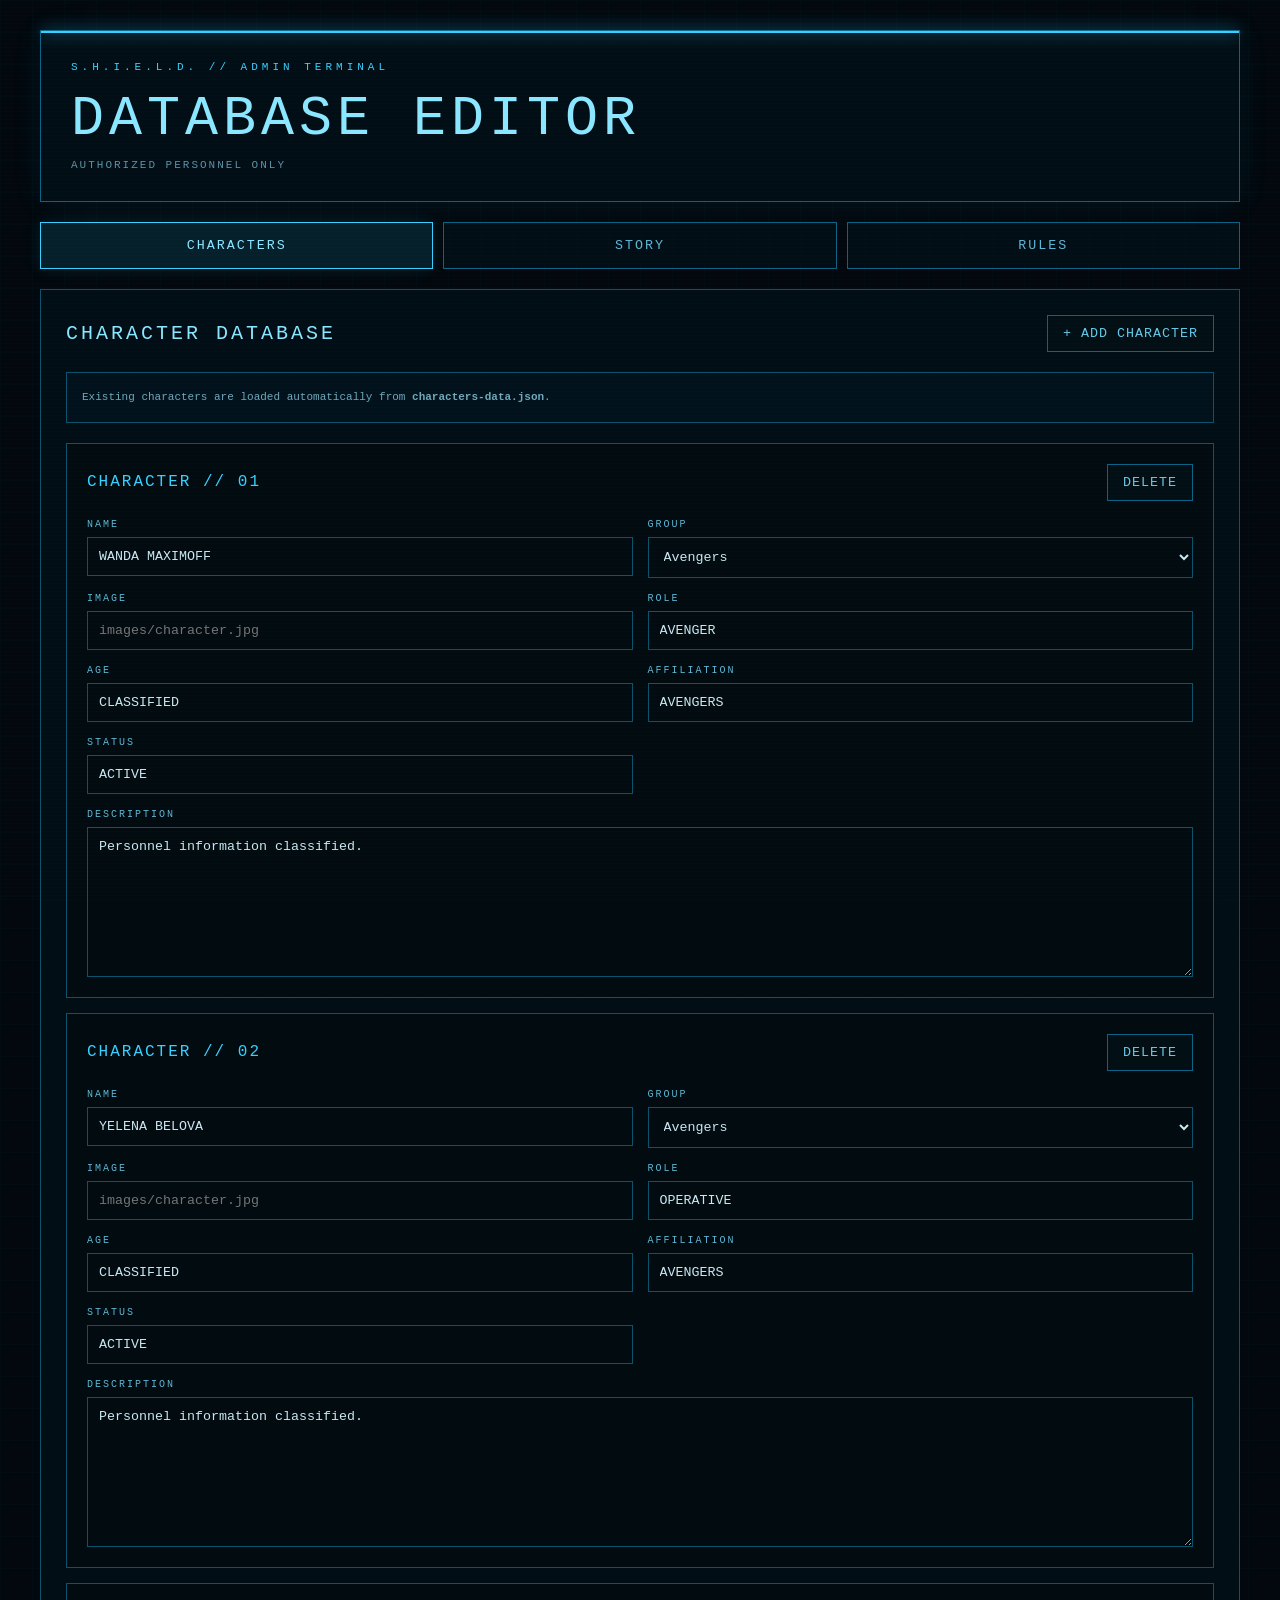
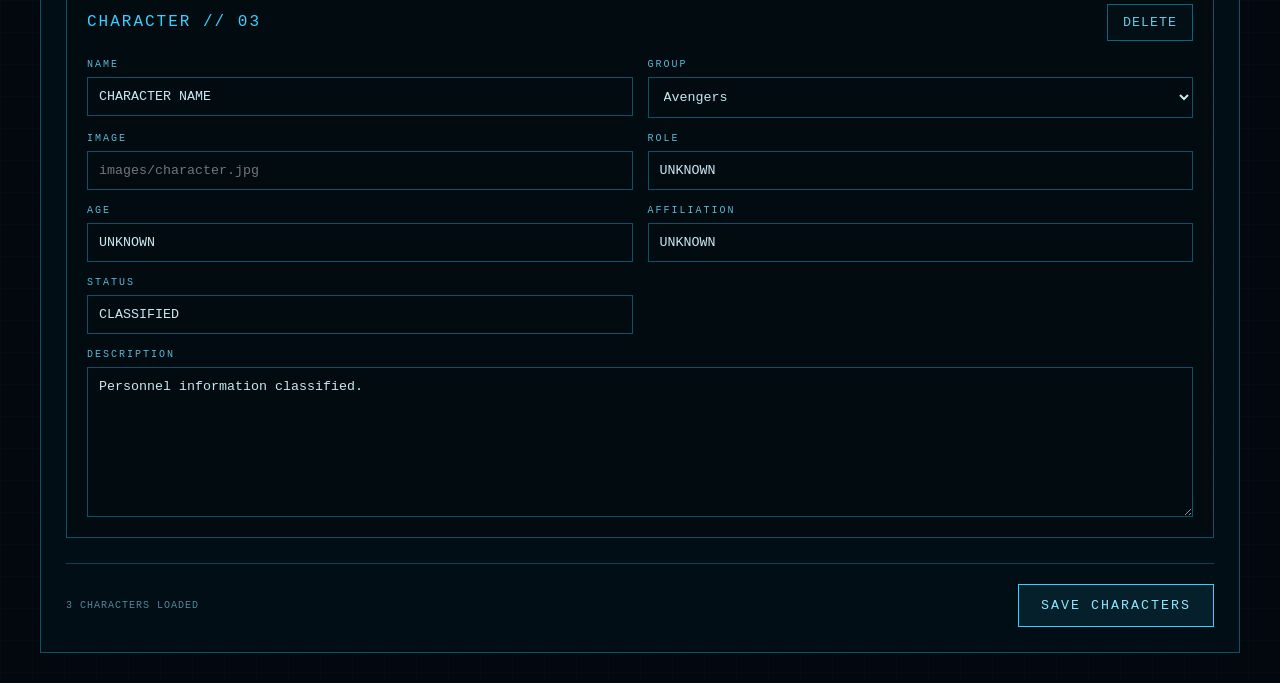
==== commit 09cfa17e: "Update admin.html" ====
--- a/admin.html
+++ b/admin.html
@@ -23,17 +23,12 @@
     box-sizing: border-box;
 }
 
-
 html,
 body {
-
     margin: 0;
     padding: 0;
-
     min-height: 100%;
-
-}
-
+}
 
 body {
 
@@ -58,7 +53,6 @@
         monospace;
 
     padding: 30px;
-
 }
 
 
@@ -86,7 +80,6 @@
         );
 
     z-index: 999;
-
 }
 
 
@@ -96,9 +89,11 @@
 
 .editor {
 
-    width: min(1200px, 100%);
-
-    margin: auto;
+    width:
+        min(1200px, 100%);
+
+    margin:
+        auto;
 
 }
 
@@ -109,7 +104,8 @@
 
 .header {
 
-    position: relative;
+    position:
+        relative;
 
     border:
         1px solid #0b6385;
@@ -117,9 +113,11 @@
     background:
         rgba(3, 15, 22, 0.96);
 
-    padding: 30px;
-
-    margin-bottom: 20px;
+    padding:
+        30px;
+
+    margin-bottom:
+        20px;
 
     box-shadow:
         0 0 30px
@@ -132,7 +130,8 @@
 
     content: "";
 
-    position: absolute;
+    position:
+        absolute;
 
     left: 0;
     top: 0;
@@ -140,7 +139,8 @@
     width: 100%;
     height: 2px;
 
-    background: #39cfff;
+    background:
+        #39cfff;
 
     box-shadow:
         0 0 15px #39cfff;
@@ -150,37 +150,48 @@
 
 .system {
 
-    color: #39cfff;
-
-    font-size: 11px;
-
-    letter-spacing: 4px;
+    color:
+        #39cfff;
+
+    font-size:
+        11px;
+
+    letter-spacing:
+        4px;
 
 }
 
 
 .title {
 
-    margin-top: 15px;
-
-    color: #8be6ff;
-
-    font-size: clamp(30px, 6vw, 55px);
-
-    letter-spacing: 5px;
+    margin-top:
+        15px;
+
+    color:
+        #8be6ff;
+
+    font-size:
+        clamp(30px, 6vw, 55px);
+
+    letter-spacing:
+        5px;
 
 }
 
 
 .subtitle {
 
-    margin-top: 8px;
-
-    color: #5d91a5;
-
-    font-size: 11px;
-
-    letter-spacing: 2px;
+    margin-top:
+        8px;
+
+    color:
+        #5d91a5;
+
+    font-size:
+        11px;
+
+    letter-spacing:
+        2px;
 
 }
 
@@ -191,14 +202,17 @@
 
 .tabs {
 
-    display: grid;
+    display:
+        grid;
 
     grid-template-columns:
         repeat(3, 1fr);
 
-    gap: 10px;
-
-    margin-bottom: 20px;
+    gap:
+        10px;
+
+    margin-bottom:
+        20px;
 
 }
 
@@ -211,39 +225,49 @@
     background:
         rgba(3, 15, 22, 0.95);
 
-    color: #5db7d4;
-
-    padding: 15px;
+    color:
+        #5db7d4;
+
+    padding:
+        15px;
 
     font-family:
         "Courier New",
         monospace;
 
-    letter-spacing: 2px;
-
-    cursor: pointer;
-
-    transition: .25s ease;
+    letter-spacing:
+        2px;
+
+    cursor:
+        pointer;
+
+    transition:
+        .25s ease;
 
 }
 
 
 .tab:hover {
 
-    border-color: #39cfff;
-
-    color: #8be6ff;
+    border-color:
+        #39cfff;
+
+    color:
+        #8be6ff;
 
 }
 
 
 .tab.active {
 
-    background: #06202b;
-
-    border-color: #39cfff;
-
-    color: #8be6ff;
+    background:
+        #06202b;
+
+    border-color:
+        #39cfff;
+
+    color:
+        #8be6ff;
 
     box-shadow:
         0 0 15px
@@ -258,7 +282,8 @@
 
 .panel {
 
-    display: none;
+    display:
+        none;
 
     border:
         1px solid #0b526c;
@@ -266,46 +291,57 @@
     background:
         rgba(3, 15, 22, 0.96);
 
-    padding: 25px;
+    padding:
+        25px;
 
 }
 
 
 .panel.active {
 
-    display: block;
-
-}
-
-
-/* =====================================================
-   SECTION HEADER
+    display:
+        block;
+
+}
+
+
+/* =====================================================
+   PANEL HEADER
 ===================================================== */
 
 .panel-header {
 
-    display: flex;
-
-    justify-content: space-between;
-
-    align-items: center;
-
-    gap: 15px;
-
-    margin-bottom: 20px;
-
-    flex-wrap: wrap;
+    display:
+        flex;
+
+    justify-content:
+        space-between;
+
+    align-items:
+        center;
+
+    gap:
+        15px;
+
+    margin-bottom:
+        20px;
+
+    flex-wrap:
+        wrap;
 
 }
 
 
 .panel-title {
 
-    color: #8be6ff;
-
-    font-size: 20px;
-
-    letter-spacing: 3px;
+    color:
+        #8be6ff;
+
+    font-size:
+        20px;
+
+    letter-spacing:
+        3px;
 
 }
 
@@ -331,16 +367,20 @@
     background:
         rgba(3, 15, 22, .95);
 
-    color: #65c9e8;
+    color:
+        #65c9e8;
 
     padding:
         10px 15px;
 
-    cursor: pointer;
-
-    letter-spacing: 1px;
-
-    transition: .2s ease;
+    cursor:
+        pointer;
+
+    letter-spacing:
+        1px;
+
+    transition:
+        .2s ease;
 
 }
 
@@ -376,23 +416,28 @@
 
 .form-grid {
 
-    display: grid;
+    display:
+        grid;
 
     grid-template-columns:
         repeat(2, 1fr);
 
-    gap: 15px;
+    gap:
+        15px;
 
 }
 
 
 .field {
 
-    display: flex;
-
-    flex-direction: column;
-
-    gap: 7px;
+    display:
+        flex;
+
+    flex-direction:
+        column;
+
+    gap:
+        7px;
 
 }
 
@@ -407,11 +452,14 @@
 
 label {
 
-    color: #5db7d4;
-
-    font-size: 10px;
-
-    letter-spacing: 2px;
+    color:
+        #5db7d4;
+
+    font-size:
+        10px;
+
+    letter-spacing:
+        2px;
 
 }
 
@@ -420,7 +468,8 @@
 textarea,
 select {
 
-    width: 100%;
+    width:
+        100%;
 
     border:
         1px solid #0b526c;
@@ -438,7 +487,8 @@
         "Courier New",
         monospace;
 
-    outline: none;
+    outline:
+        none;
 
 }
 
@@ -480,7 +530,8 @@
     flex-direction:
         column;
 
-    gap: 15px;
+    gap:
+        15px;
 
 }
 
@@ -510,7 +561,8 @@
     align-items:
         center;
 
-    gap: 15px;
+    gap:
+        15px;
 
     margin-bottom:
         18px;
@@ -530,7 +582,7 @@
 
 
 /* =====================================================
-   STORY / RULE BLOCKS
+   CONTENT CARDS
 ===================================================== */
 
 .content-list {
@@ -596,7 +648,7 @@
 
 
 /* =====================================================
-   TEXT EDITOR
+   RICH EDITOR
 ===================================================== */
 
 .rich-toolbar {
@@ -715,7 +767,7 @@
 
 
 /* =====================================================
-   COLOR PICKER
+   COLOR
 ===================================================== */
 
 .color-picker {
@@ -742,7 +794,7 @@
 
 
 /* =====================================================
-   SAVE AREA
+   SAVE
 ===================================================== */
 
 .save-area {
@@ -808,10 +860,6 @@
     letter-spacing:
         2px;
 
-    box-shadow:
-        0 0 12px
-        rgba(57,207,255,.08);
-
 }
 
 
@@ -820,10 +868,6 @@
     background:
         #0a2d3a;
 
-    box-shadow:
-        0 0 20px
-        rgba(57,207,255,.15);
-
 }
 
 
@@ -858,6 +902,44 @@
 
 
 /* =====================================================
+   LOADING
+===================================================== */
+
+.loading {
+
+    padding:
+        30px;
+
+    text-align:
+        center;
+
+    color:
+        #39cfff;
+
+    letter-spacing:
+        3px;
+
+}
+
+
+.error-message {
+
+    padding:
+        20px;
+
+    border:
+        1px solid #ff5577;
+
+    color:
+        #ff7892;
+
+    line-height:
+        1.7;
+
+}
+
+
+/* =====================================================
    MOBILE
 ===================================================== */
 
@@ -906,10 +988,6 @@
 
 <div class="editor">
 
-
-<!-- =====================================================
-     HEADER
-===================================================== -->
 
 <header class="header">
 
@@ -927,10 +1005,6 @@
 
 </header>
 
-
-<!-- =====================================================
-     TABS
-===================================================== -->
 
 <div class="tabs">
 
@@ -941,7 +1015,6 @@
         CHARACTERS
     </button>
 
-
     <button
         class="tab"
         onclick="openPanel('story', this)"
@@ -949,7 +1022,6 @@
         STORY
     </button>
 
-
     <button
         class="tab"
         onclick="openPanel('rules', this)"
@@ -987,9 +1059,8 @@
 
     <div class="notice">
 
-        Add, edit or remove characters here.
-        Changes are exported as
-        <strong>characters-data.json</strong>.
+        Existing characters are loaded automatically
+        from <strong>characters-data.json</strong>.
 
     </div>
 
@@ -997,7 +1068,13 @@
     <div
         id="character-list"
         class="character-list"
-    ></div>
+    >
+
+        <div class="loading">
+            LOADING CHARACTER DATABASE...
+        </div>
+
+    </div>
 
 
     <div class="save-area">
@@ -1006,7 +1083,7 @@
             id="character-status"
             class="status"
         >
-            READY
+            DATABASE LOADING...
         </div>
 
         <button
@@ -1048,9 +1125,8 @@
 
     <div class="notice">
 
-        Edit the story directly from this panel.
-        Each block becomes a separate section
-        in <strong>story-data.json</strong>.
+        Existing story data is loaded automatically
+        from <strong>story-data.json</strong>.
 
     </div>
 
@@ -1093,7 +1169,13 @@
     <div
         id="story-list"
         class="content-list"
-    ></div>
+    >
+
+        <div class="loading">
+            LOADING STORY DATABASE...
+        </div>
+
+    </div>
 
 
     <div class="save-area">
@@ -1102,7 +1184,7 @@
             id="story-status"
             class="status"
         >
-            READY
+            DATABASE LOADING...
         </div>
 
         <button
@@ -1144,9 +1226,8 @@
 
     <div class="notice">
 
-        Edit the roleplay rules here.
-        Each block becomes a separate section
-        in <strong>rules-data.json</strong>.
+        Existing rules are loaded automatically
+        from <strong>rules-data.json</strong>.
 
     </div>
 
@@ -1189,7 +1270,13 @@
     <div
         id="rules-list"
         class="content-list"
-    ></div>
+    >
+
+        <div class="loading">
+            LOADING RULES DATABASE...
+        </div>
+
+    </div>
 
 
     <div class="save-area">
@@ -1198,7 +1285,7 @@
             id="rules-status"
             class="status"
         >
-            READY
+            DATABASE LOADING...
         </div>
 
         <button
@@ -1219,7 +1306,7 @@
 <script>
 
 /* =====================================================
-   DATA
+   DATABASE ARRAYS
 ===================================================== */
 
 let characters = [];
@@ -1230,7 +1317,7 @@
 
 
 /* =====================================================
-   PANEL SWITCHING
+   SWITCH PANELS
 ===================================================== */
 
 function openPanel(
@@ -1275,7 +1362,342 @@
 
 
 /* =====================================================
-   CHARACTER EDITOR
+   LOAD ALL DATABASES
+===================================================== */
+
+async function loadDatabases() {
+
+    await Promise.all([
+        loadCharacters(),
+        loadStory(),
+        loadRules()
+    ]);
+
+}
+
+
+/* =====================================================
+   LOAD CHARACTERS
+===================================================== */
+
+async function loadCharacters() {
+
+    try {
+
+        const response =
+            await fetch(
+                "characters-data.json?cache=" +
+                Date.now()
+            );
+
+
+        if (!response.ok) {
+
+            throw new Error(
+                "characters-data.json not found"
+            );
+
+        }
+
+
+        const data =
+            await response.json();
+
+
+        /*
+         * Supports both:
+         *
+         * [
+         *   {...}
+         * ]
+         *
+         * and
+         *
+         * {
+         *   characters: [...]
+         * }
+         */
+
+        if (
+            Array.isArray(data)
+        ) {
+
+            characters =
+                data;
+
+        }
+
+        else if (
+            Array.isArray(
+                data.characters
+            )
+        ) {
+
+            characters =
+                data.characters;
+
+        }
+
+        else {
+
+            characters =
+                [];
+
+        }
+
+
+        renderCharacters();
+
+
+        document.getElementById(
+            "character-status"
+        ).textContent =
+            characters.length +
+            " CHARACTERS LOADED";
+
+    }
+
+    catch (error) {
+
+        console.error(
+            error
+        );
+
+
+        characters = [];
+
+
+        document.getElementById(
+            "character-list"
+        ).innerHTML = `
+
+            <div class="error-message">
+
+                CHARACTER DATABASE
+                COULD NOT BE LOADED.
+
+                <br><br>
+
+                You can still add new
+                characters manually.
+
+            </div>
+
+        `;
+
+
+        document.getElementById(
+            "character-status"
+        ).textContent =
+            "DATABASE NOT FOUND";
+
+    }
+
+}
+
+
+/* =====================================================
+   LOAD STORY
+===================================================== */
+
+async function loadStory() {
+
+    try {
+
+        const response =
+            await fetch(
+                "story-data.json?cache=" +
+                Date.now()
+            );
+
+
+        if (!response.ok) {
+
+            throw new Error(
+                "story-data.json not found"
+            );
+
+        }
+
+
+        const data =
+            await response.json();
+
+
+        document.getElementById(
+            "story-title"
+        ).value =
+            data.title ||
+            "STORY";
+
+
+        document.getElementById(
+            "story-subtitle"
+        ).value =
+            data.subtitle ||
+            "CLASSIFIED STORY DATABASE";
+
+
+        storySections =
+            Array.isArray(
+                data.sections
+            )
+            ? data.sections
+            : [];
+
+
+        renderStory();
+
+
+        document.getElementById(
+            "story-status"
+        ).textContent =
+            storySections.length +
+            " STORY SECTIONS LOADED";
+
+    }
+
+    catch (error) {
+
+        console.error(
+            error
+        );
+
+
+        storySections = [];
+
+
+        document.getElementById(
+            "story-list"
+        ).innerHTML = `
+
+            <div class="error-message">
+
+                STORY DATABASE
+                COULD NOT BE LOADED.
+
+                <br><br>
+
+                You can add new sections
+                manually.
+
+            </div>
+
+        `;
+
+
+        document.getElementById(
+            "story-status"
+        ).textContent =
+            "DATABASE NOT FOUND";
+
+    }
+
+}
+
+
+/* =====================================================
+   LOAD RULES
+===================================================== */
+
+async function loadRules() {
+
+    try {
+
+        const response =
+            await fetch(
+                "rules-data.json?cache=" +
+                Date.now()
+            );
+
+
+        if (!response.ok) {
+
+            throw new Error(
+                "rules-data.json not found"
+            );
+
+        }
+
+
+        const data =
+            await response.json();
+
+
+        document.getElementById(
+            "rules-title"
+        ).value =
+            data.title ||
+            "PROTOCOL";
+
+
+        document.getElementById(
+            "rules-subtitle"
+        ).value =
+            data.subtitle ||
+            "RULES & REGULATIONS";
+
+
+        ruleSections =
+            Array.isArray(
+                data.sections
+            )
+            ? data.sections
+            : [];
+
+
+        renderRules();
+
+
+        document.getElementById(
+            "rules-status"
+        ).textContent =
+            ruleSections.length +
+            " RULE SECTIONS LOADED";
+
+    }
+
+    catch (error) {
+
+        console.error(
+            error
+        );
+
+
+        ruleSections = [];
+
+
+        document.getElementById(
+            "rules-list"
+        ).innerHTML = `
+
+            <div class="error-message">
+
+                RULES DATABASE
+                COULD NOT BE LOADED.
+
+                <br><br>
+
+                You can add new sections
+                manually.
+
+            </div>
+
+        `;
+
+
+        document.getElementById(
+            "rules-status"
+        ).textContent =
+            "DATABASE NOT FOUND";
+
+    }
+
+}
+
+
+/* =====================================================
+   CHARACTERS
 ===================================================== */
 
 function addCharacter(
@@ -1338,6 +1760,33 @@
 
     container.innerHTML =
         "";
+
+
+    if (
+        characters.length === 0
+    ) {
+
+        container.innerHTML = `
+
+            <div class="notice">
+
+                NO CHARACTERS FOUND.
+
+                <br><br>
+
+                Click
+                <strong>
+                    + ADD CHARACTER
+                </strong>
+                to create one.
+
+            </div>
+
+        `;
+
+        return;
+
+    }
 
 
     characters.forEach(
@@ -1591,6 +2040,32 @@
         "";
 
 
+    if (
+        storySections.length === 0
+    ) {
+
+        container.innerHTML = `
+
+            <div class="notice">
+
+                NO STORY SECTIONS FOUND.
+
+                <br><br>
+
+                Click
+                <strong>
+                    + ADD STORY SECTION
+                </strong>.
+
+            </div>
+
+        `;
+
+        return;
+
+    }
+
+
     storySections.forEach(
         (section, index) => {
 
@@ -1662,9 +2137,7 @@
                             CONTENT
                         </label>
 
-                        <div
-                            class="rich-toolbar"
-                        >
+                        <div class="rich-toolbar">
 
                             <button
                                 type="button"
@@ -1699,7 +2172,6 @@
                                 class="color-picker"
                                 value="#8be6ff"
                                 onchange="formatColor(this.value)"
-                                title="TEXT COLOR"
                             >
 
                         </div>
@@ -1814,6 +2286,32 @@
         "";
 
 
+    if (
+        ruleSections.length === 0
+    ) {
+
+        container.innerHTML = `
+
+            <div class="notice">
+
+                NO RULE SECTIONS FOUND.
+
+                <br><br>
+
+                Click
+                <strong>
+                    + ADD RULE SECTION
+                </strong>.
+
+            </div>
+
+        `;
+
+        return;
+
+    }
+
+
     ruleSections.forEach(
         (section, index) => {
 
@@ -1885,9 +2383,7 @@
                             RULE CONTENT
                         </label>
 
-                        <div
-                            class="rich-toolbar"
-                        >
+                        <div class="rich-toolbar">
 
                             <button
                                 type="button"
@@ -1922,7 +2418,6 @@
                                 class="color-picker"
                                 value="#8be6ff"
                                 onchange="formatColor(this.value)"
-                                title="TEXT COLOR"
                             >
 
                         </div>
@@ -2148,7 +2643,7 @@
 
 
 /* =====================================================
-   DOWNLOAD JSON
+   DOWNLOAD
 ===================================================== */
 
 function downloadJSON(
@@ -2266,14 +2761,10 @@
 
 
 /* =====================================================
-   START WITH ONE EMPTY BLOCK
-===================================================== */
-
-addCharacter();
-
-addStorySection();
-
-addRuleSection();
+   START
+===================================================== */
+
+loadDatabases();
 
 </script>
 
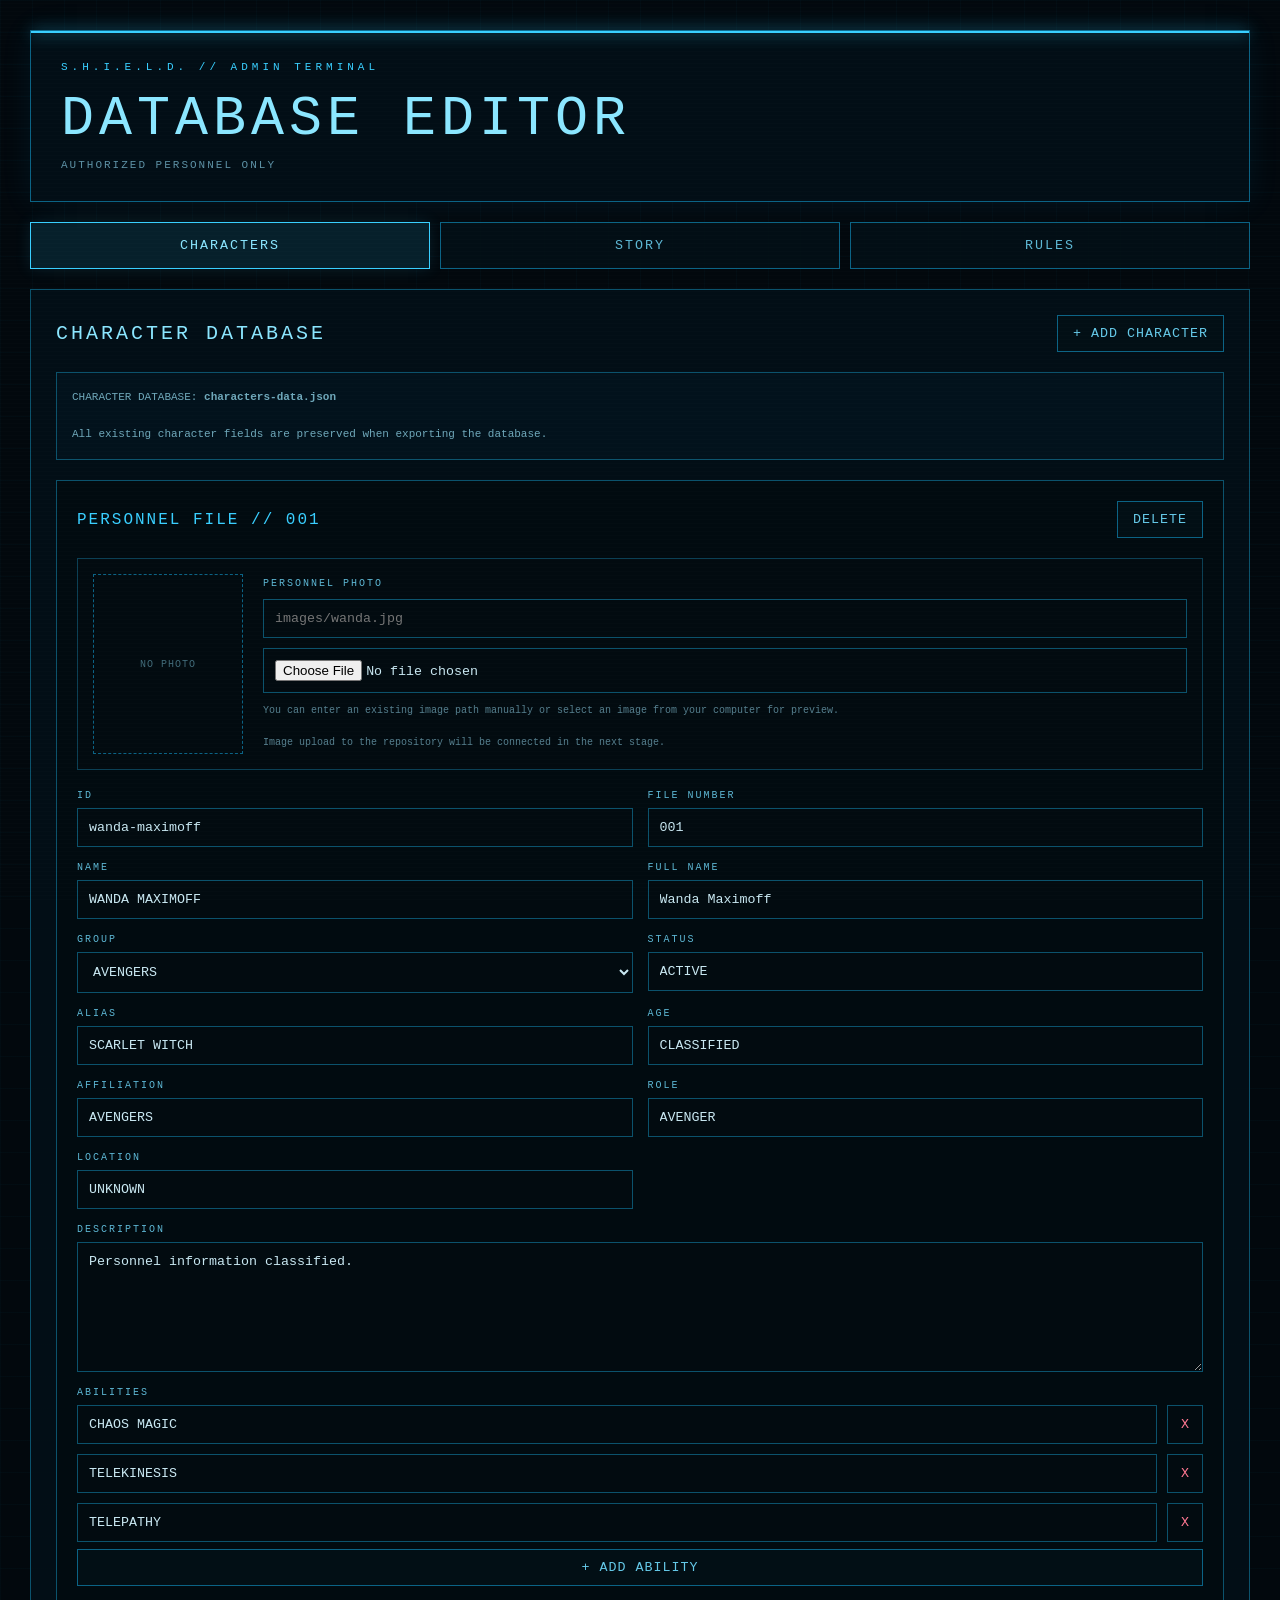
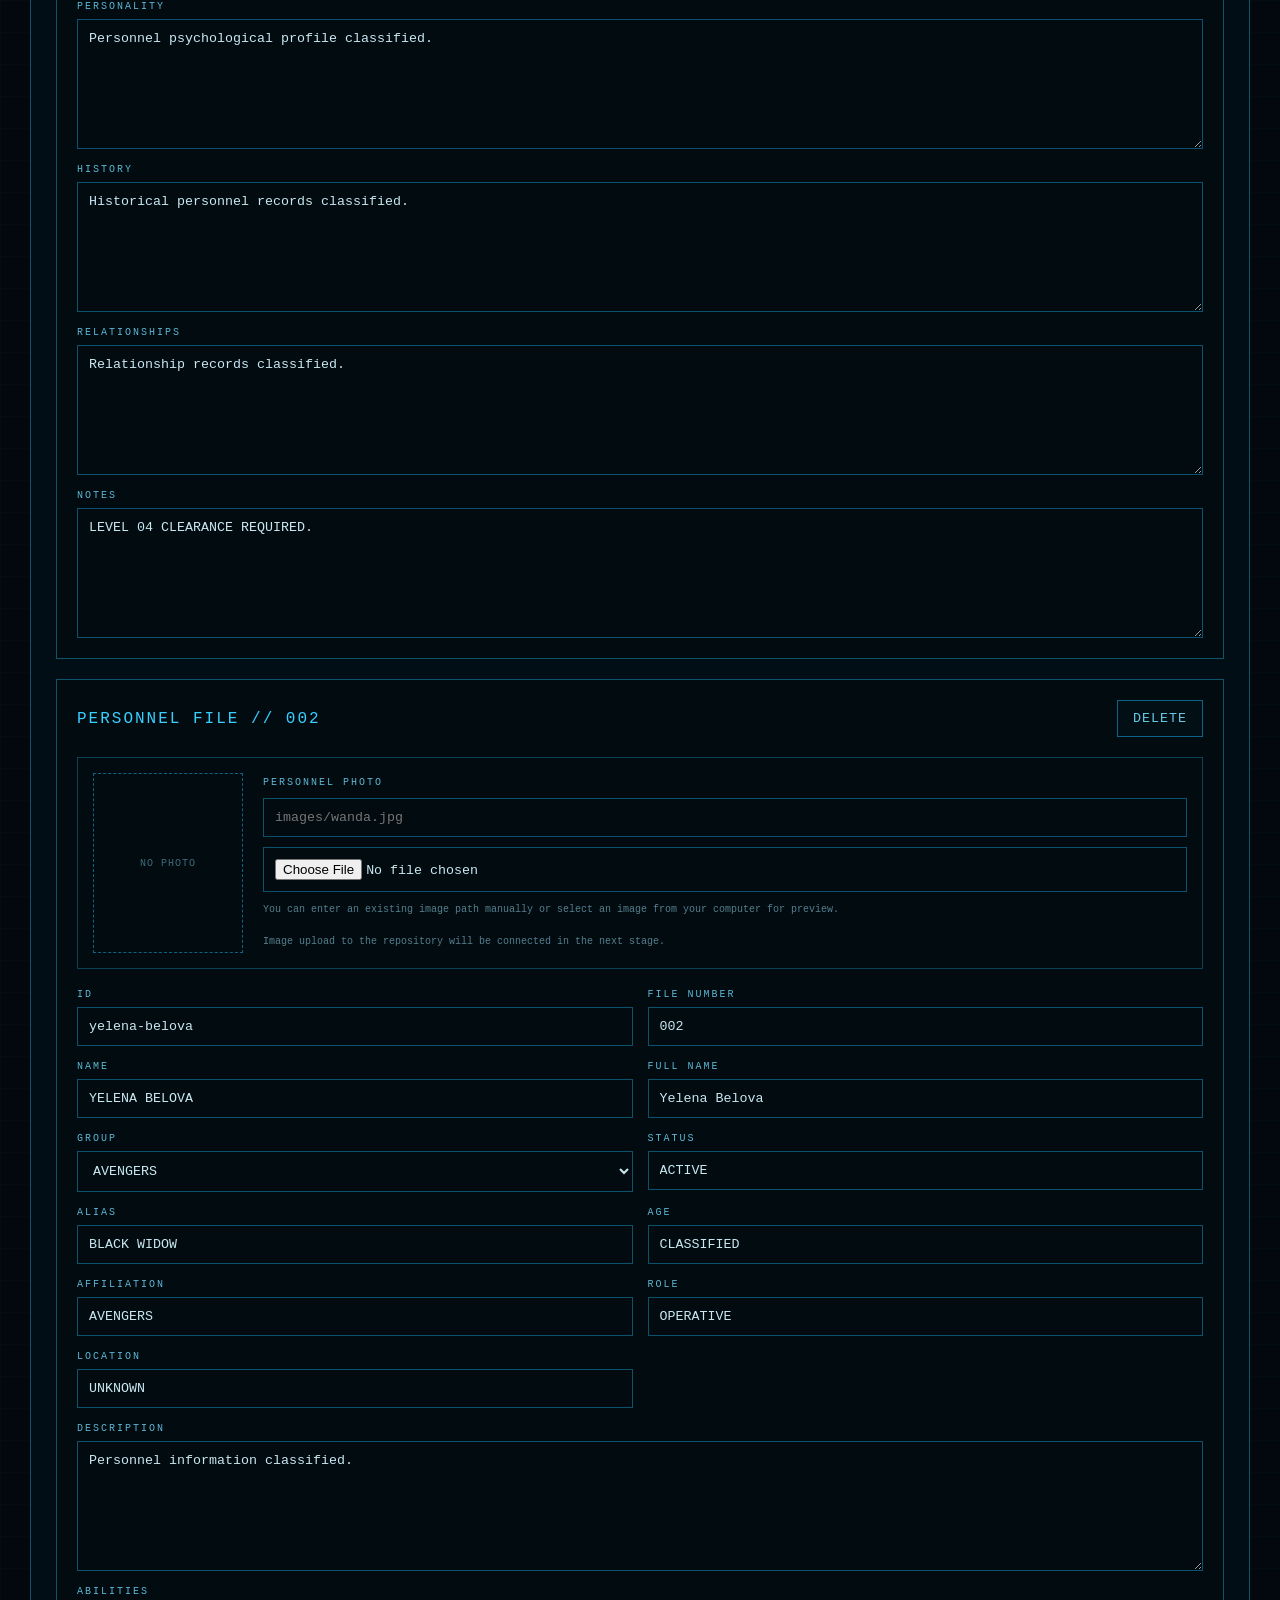
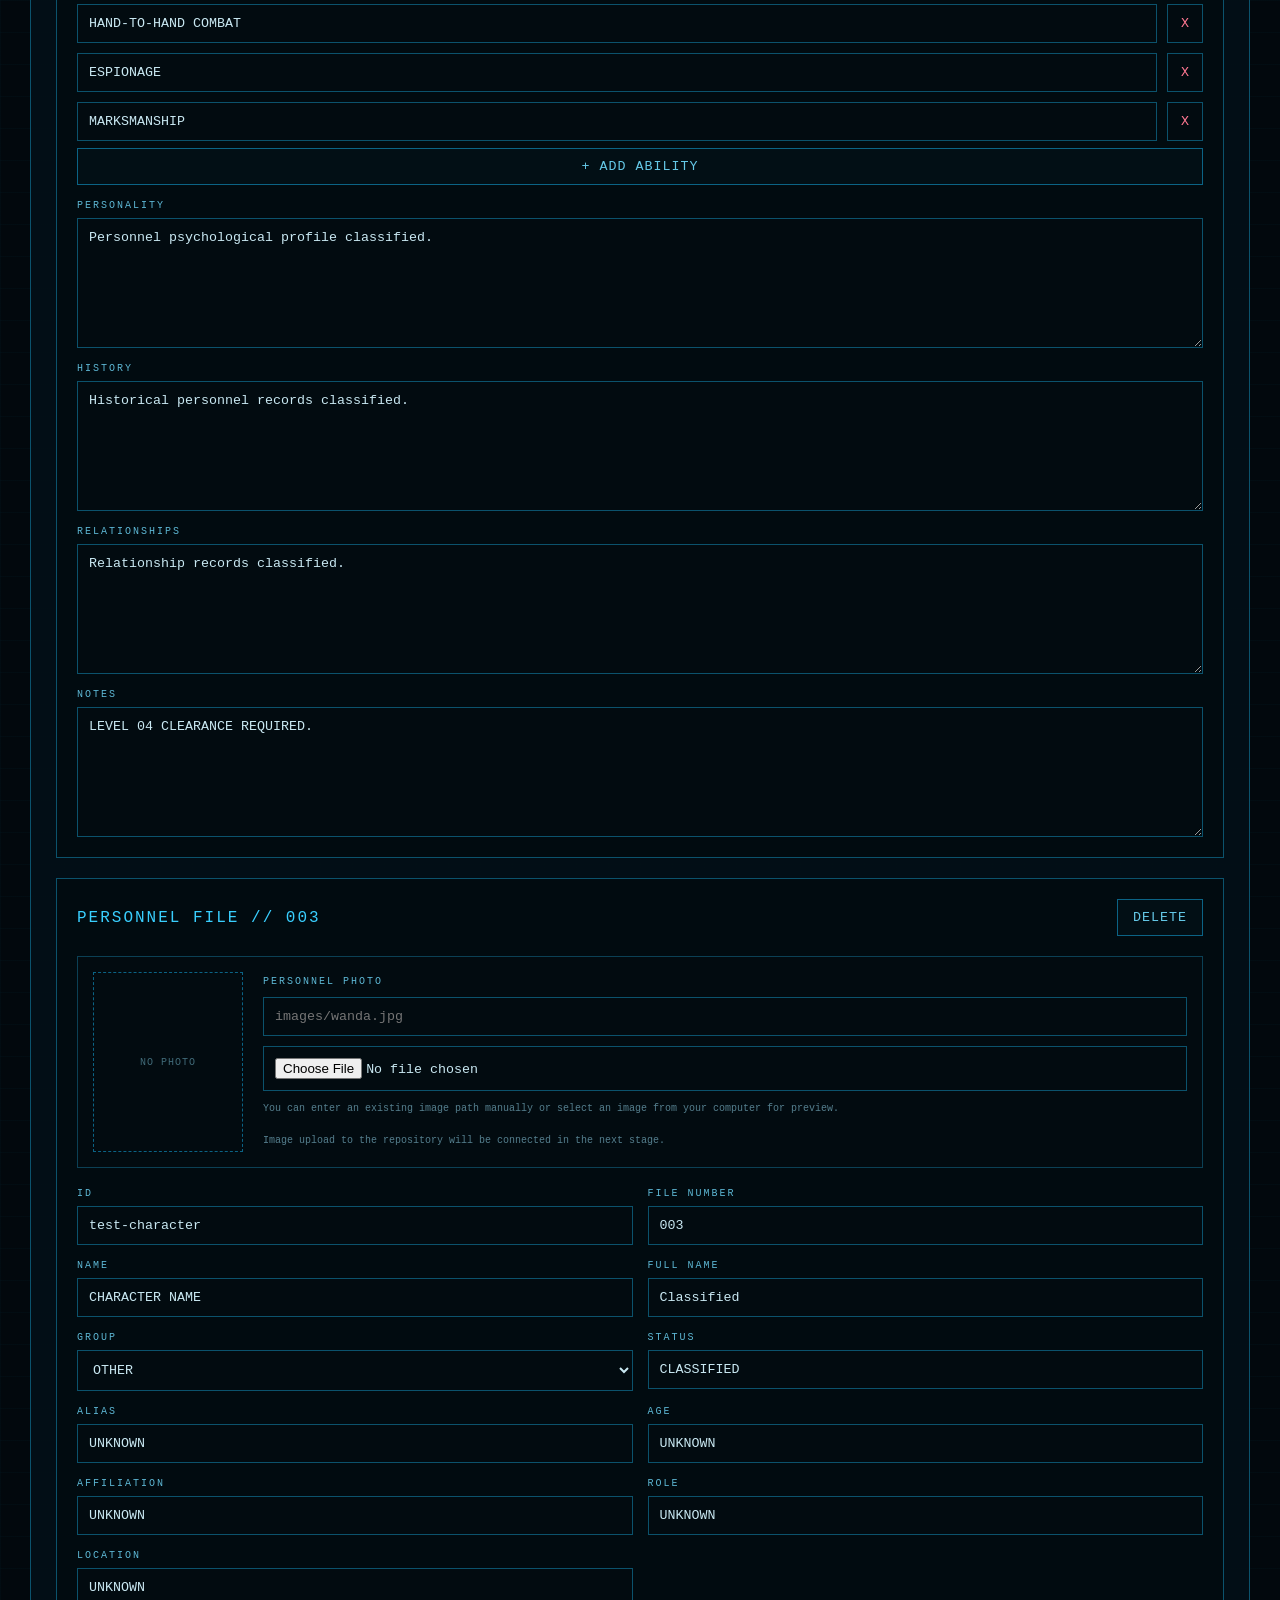
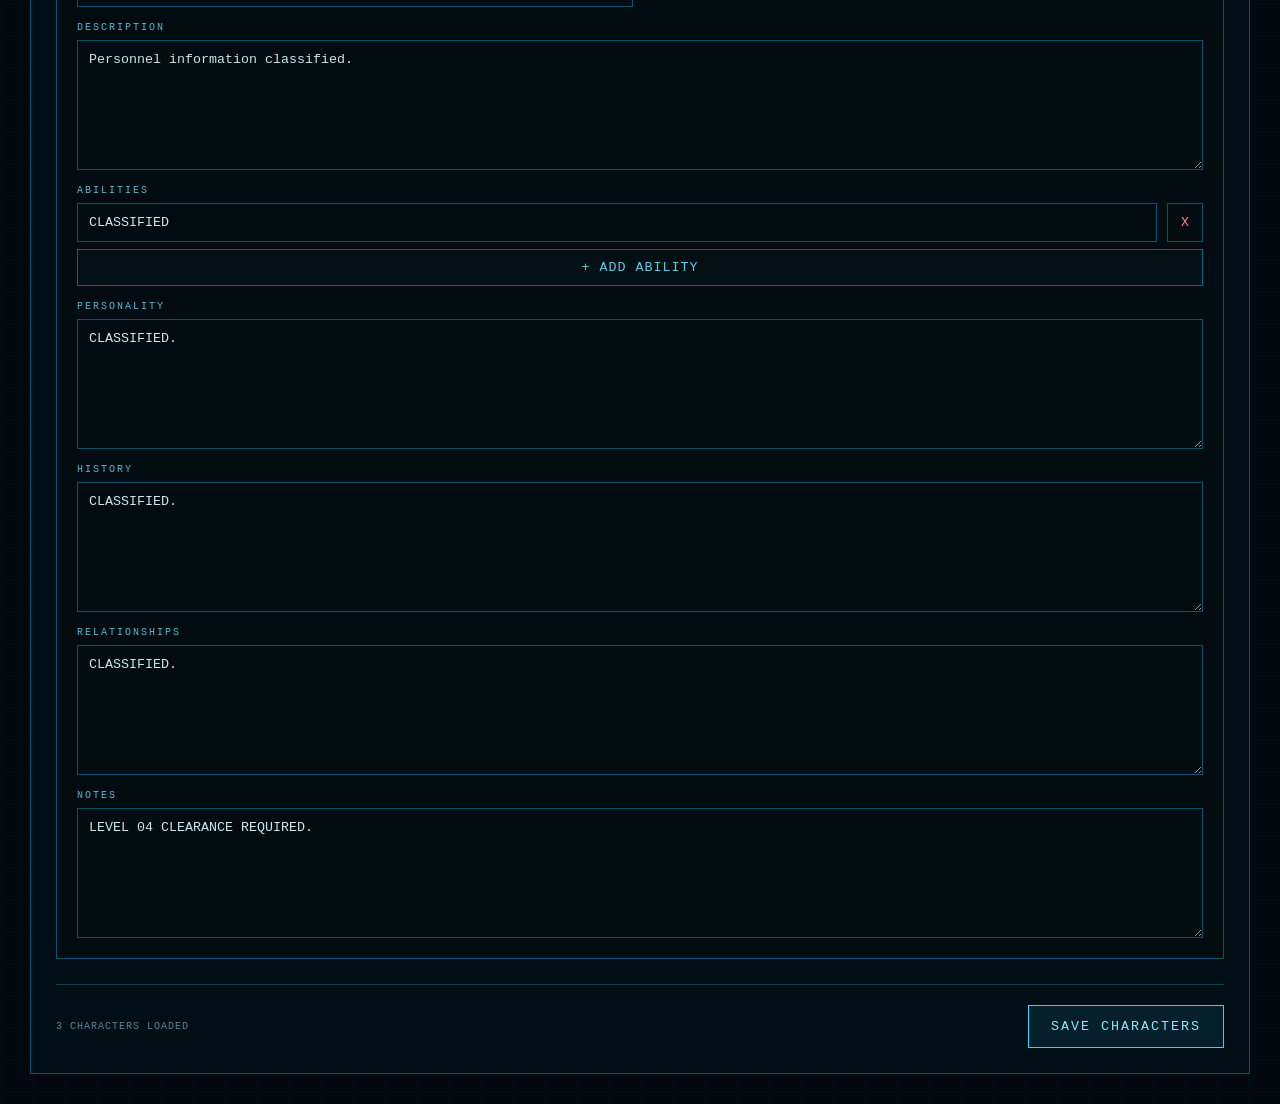
==== commit 6f5b5b15: "Update admin.html" ====
--- a/admin.html
+++ b/admin.html
@@ -80,6 +80,7 @@
         );
 
     z-index: 999;
+
 }
 
 
@@ -90,7 +91,7 @@
 .editor {
 
     width:
-        min(1200px, 100%);
+        min(1250px, 100%);
 
     margin:
         auto;
@@ -510,7 +511,7 @@
 textarea {
 
     min-height:
-        150px;
+        130px;
 
     resize:
         vertical;
@@ -531,7 +532,7 @@
         column;
 
     gap:
-        15px;
+        20px;
 
 }
 
@@ -565,7 +566,7 @@
         15px;
 
     margin-bottom:
-        18px;
+        20px;
 
 }
 
@@ -577,6 +578,177 @@
 
     letter-spacing:
         2px;
+
+}
+
+
+/* =====================================================
+   PHOTO
+===================================================== */
+
+.photo-box {
+
+    display:
+        grid;
+
+    grid-template-columns:
+        150px 1fr;
+
+    gap:
+        20px;
+
+    align-items:
+        center;
+
+    margin-bottom:
+        20px;
+
+    padding:
+        15px;
+
+    border:
+        1px solid #0b4055;
+
+    background:
+        #020b10;
+
+}
+
+
+.photo-preview {
+
+    width:
+        150px;
+
+    height:
+        180px;
+
+    object-fit:
+        cover;
+
+    border:
+        1px solid #0b6385;
+
+    background:
+        #06131a;
+
+    display:
+        block;
+
+}
+
+
+.photo-placeholder {
+
+    width:
+        150px;
+
+    height:
+        180px;
+
+    display:
+        flex;
+
+    justify-content:
+        center;
+
+    align-items:
+        center;
+
+    text-align:
+        center;
+
+    border:
+        1px dashed #0b6385;
+
+    color:
+        #416b79;
+
+    font-size:
+        10px;
+
+    letter-spacing:
+        1px;
+
+}
+
+
+.photo-controls {
+
+    display:
+        flex;
+
+    flex-direction:
+        column;
+
+    gap:
+        10px;
+
+}
+
+
+.photo-note {
+
+    color:
+        #557f8e;
+
+    font-size:
+        10px;
+
+    line-height:
+        1.6;
+
+}
+
+
+/* =====================================================
+   ABILITIES
+===================================================== */
+
+.abilities-box {
+
+    display:
+        flex;
+
+    flex-direction:
+        column;
+
+    gap:
+        10px;
+
+}
+
+
+.ability-row {
+
+    display:
+        grid;
+
+    grid-template-columns:
+        1fr auto;
+
+    gap:
+        10px;
+
+}
+
+
+.ability-row button {
+
+    border:
+        1px solid #0b526c;
+
+    background:
+        #020b10;
+
+    color:
+        #ff7892;
+
+    padding:
+        0 13px;
+
+    cursor:
+        pointer;
 
 }
 
@@ -767,126 +939,99 @@
 
 
 /* =====================================================
-   COLOR
-===================================================== */
-
-.color-picker {
-
-    width:
-        40px;
-
-    height:
-        32px;
+   SAVE
+===================================================== */
+
+.save-area {
+
+    display:
+        flex;
+
+    justify-content:
+        space-between;
+
+    align-items:
+        center;
+
+    gap:
+        15px;
+
+    margin-top:
+        25px;
+
+    padding-top:
+        20px;
+
+    border-top:
+        1px solid #0b4055;
+
+    flex-wrap:
+        wrap;
+
+}
+
+
+.status {
+
+    color:
+        #4f8798;
+
+    font-size:
+        10px;
+
+    letter-spacing:
+        1px;
+
+}
+
+
+.save-button {
+
+    border:
+        1px solid #39cfff;
+
+    background:
+        #06202b;
+
+    color:
+        #8be6ff;
 
     padding:
+        13px 22px;
+
+    cursor:
+        pointer;
+
+    letter-spacing:
         2px;
+
+}
+
+
+.save-button:hover {
+
+    background:
+        #0a2d3a;
+
+}
+
+
+/* =====================================================
+   NOTICE
+===================================================== */
+
+.notice {
+
+    margin-bottom:
+        20px;
+
+    padding:
+        15px;
 
     border:
         1px solid #0b526c;
 
     background:
-        #020b10;
-
-    cursor:
-        pointer;
-
-}
-
-
-/* =====================================================
-   SAVE
-===================================================== */
-
-.save-area {
-
-    display:
-        flex;
-
-    justify-content:
-        space-between;
-
-    align-items:
-        center;
-
-    gap:
-        15px;
-
-    margin-top:
-        25px;
-
-    padding-top:
-        20px;
-
-    border-top:
-        1px solid #0b4055;
-
-    flex-wrap:
-        wrap;
-
-}
-
-
-.status {
-
-    color:
-        #4f8798;
-
-    font-size:
-        10px;
-
-    letter-spacing:
-        1px;
-
-}
-
-
-.save-button {
-
-    border:
-        1px solid #39cfff;
-
-    background:
-        #06202b;
-
-    color:
-        #8be6ff;
-
-    padding:
-        13px 22px;
-
-    cursor:
-        pointer;
-
-    letter-spacing:
-        2px;
-
-}
-
-
-.save-button:hover {
-
-    background:
-        #0a2d3a;
-
-}
-
-
-/* =====================================================
-   NOTICE
-===================================================== */
-
-.notice {
-
-    margin-bottom:
-        20px;
-
-    padding:
-        15px;
-
-    border:
-        1px solid #0b526c;
-
-    background:
         rgba(0,80,120,.06);
 
     color:
@@ -902,7 +1047,7 @@
 
 
 /* =====================================================
-   LOADING
+   LOADING / ERROR
 ===================================================== */
 
 .loading {
@@ -973,6 +1118,14 @@
 
         grid-column:
             auto;
+
+    }
+
+
+    .photo-box {
+
+        grid-template-columns:
+            1fr;
 
     }
 
@@ -1059,8 +1212,13 @@
 
     <div class="notice">
 
-        Existing characters are loaded automatically
-        from <strong>characters-data.json</strong>.
+        CHARACTER DATABASE:
+        <strong>characters-data.json</strong>
+
+        <br><br>
+
+        All existing character fields are preserved
+        when exporting the database.
 
     </div>
 
@@ -1306,7 +1464,7 @@
 <script>
 
 /* =====================================================
-   DATABASE ARRAYS
+   DATABASE
 ===================================================== */
 
 let characters = [];
@@ -1317,7 +1475,7 @@
 
 
 /* =====================================================
-   SWITCH PANELS
+   PANEL SWITCH
 ===================================================== */
 
 function openPanel(
@@ -1362,7 +1520,7 @@
 
 
 /* =====================================================
-   LOAD ALL DATABASES
+   LOAD DATABASES
 ===================================================== */
 
 async function loadDatabases() {
@@ -1404,20 +1562,6 @@
             await response.json();
 
 
-        /*
-         * Supports both:
-         *
-         * [
-         *   {...}
-         * ]
-         *
-         * and
-         *
-         * {
-         *   characters: [...]
-         * }
-         */
-
         if (
             Array.isArray(data)
         ) {
@@ -1478,7 +1622,7 @@
 
                 <br><br>
 
-                You can still add new
+                You can still add
                 characters manually.
 
             </div>
@@ -1497,7 +1641,842 @@
 
 
 /* =====================================================
-   LOAD STORY
+   CHARACTER RENDER
+===================================================== */
+
+function renderCharacters() {
+
+    const container =
+        document.getElementById(
+            "character-list"
+        );
+
+
+    container.innerHTML =
+        "";
+
+
+    if (
+        characters.length === 0
+    ) {
+
+        container.innerHTML = `
+
+            <div class="notice">
+
+                NO CHARACTERS FOUND.
+
+                <br><br>
+
+                Click
+                <strong>
+                    + ADD CHARACTER
+                </strong>
+
+            </div>
+
+        `;
+
+        return;
+
+    }
+
+
+    characters.forEach(
+        (character, index) => {
+
+            const card =
+                document.createElement(
+                    "div"
+                );
+
+
+            card.className =
+                "character-card";
+
+
+            card.innerHTML = `
+
+                <div class="character-card-header">
+
+                    <div class="character-card-title">
+
+                        PERSONNEL FILE //
+                        ${String(index + 1).padStart(3, "0")}
+
+                    </div>
+
+                    <button
+                        class="action-button danger"
+                        onclick="deleteCharacter(${index})"
+                    >
+                        DELETE
+                    </button>
+
+                </div>
+
+
+                <!-- PHOTO -->
+
+                <div class="photo-box">
+
+                    ${
+                        character.photo
+                        ?
+                        `
+                        <img
+                            id="photo-preview-${index}"
+                            class="photo-preview"
+                            src="${escapeAttribute(character.photo)}"
+                            alt=""
+                        >
+                        `
+                        :
+                        `
+                        <div
+                            id="photo-placeholder-${index}"
+                            class="photo-placeholder"
+                        >
+                            NO PHOTO
+                        </div>
+                        `
+                    }
+
+
+                    <div class="photo-controls">
+
+                        <label>
+                            PERSONNEL PHOTO
+                        </label>
+
+
+                        <input
+                            type="text"
+                            value="${escapeAttribute(character.photo || "")}"
+                            placeholder="images/wanda.jpg"
+                            oninput="updateCharacter(${index}, 'photo', this.value); updatePhotoPreview(${index}, this.value)"
+                        >
+
+
+                        <input
+                            type="file"
+                            accept="image/*"
+                            onchange="previewUploadedImage(event, ${index})"
+                        >
+
+
+                        <div class="photo-note">
+
+                            You can enter an existing image
+                            path manually or select an image
+                            from your computer for preview.
+
+                            <br><br>
+
+                            Image upload to the repository
+                            will be connected in the next stage.
+
+                        </div>
+
+                    </div>
+
+                </div>
+
+
+                <!-- BASIC INFORMATION -->
+
+                <div class="form-grid">
+
+
+                    <div class="field">
+
+                        <label>
+                            ID
+                        </label>
+
+                        <input
+                            value="${escapeAttribute(character.id)}"
+                            oninput="updateCharacter(${index}, 'id', this.value)"
+                        >
+
+                    </div>
+
+
+                    <div class="field">
+
+                        <label>
+                            FILE NUMBER
+                        </label>
+
+                        <input
+                            value="${escapeAttribute(character.file)}"
+                            oninput="updateCharacter(${index}, 'file', this.value)"
+                        >
+
+                    </div>
+
+
+                    <div class="field">
+
+                        <label>
+                            NAME
+                        </label>
+
+                        <input
+                            value="${escapeAttribute(character.name)}"
+                            oninput="updateCharacter(${index}, 'name', this.value)"
+                        >
+
+                    </div>
+
+
+                    <div class="field">
+
+                        <label>
+                            FULL NAME
+                        </label>
+
+                        <input
+                            value="${escapeAttribute(character.fullName)}"
+                            oninput="updateCharacter(${index}, 'fullName', this.value)"
+                        >
+
+                    </div>
+
+
+                    <div class="field">
+
+                        <label>
+                            GROUP
+                        </label>
+
+                        <select
+                            onchange="updateCharacter(${index}, 'group', this.value)"
+                        >
+
+                            <option
+                                value="avengers"
+                                ${character.group === "avengers" ? "selected" : ""}
+                            >
+                                AVENGERS
+                            </option>
+
+                            <option
+                                value="agents"
+                                ${character.group === "agents" ? "selected" : ""}
+                            >
+                                AGENTS OF S.H.I.E.L.D.
+                            </option>
+
+                            <option
+                                value="other"
+                                ${character.group === "other" ? "selected" : ""}
+                            >
+                                OTHER
+                            </option>
+
+                        </select>
+
+                    </div>
+
+
+                    <div class="field">
+
+                        <label>
+                            STATUS
+                        </label>
+
+                        <input
+                            value="${escapeAttribute(character.status)}"
+                            oninput="updateCharacter(${index}, 'status', this.value)"
+                        >
+
+                    </div>
+
+
+                    <div class="field">
+
+                        <label>
+                            ALIAS
+                        </label>
+
+                        <input
+                            value="${escapeAttribute(character.alias)}"
+                            oninput="updateCharacter(${index}, 'alias', this.value)"
+                        >
+
+                    </div>
+
+
+                    <div class="field">
+
+                        <label>
+                            AGE
+                        </label>
+
+                        <input
+                            value="${escapeAttribute(character.age)}"
+                            oninput="updateCharacter(${index}, 'age', this.value)"
+                        >
+
+                    </div>
+
+
+                    <div class="field">
+
+                        <label>
+                            AFFILIATION
+                        </label>
+
+                        <input
+                            value="${escapeAttribute(character.affiliation)}"
+                            oninput="updateCharacter(${index}, 'affiliation', this.value)"
+                        >
+
+                    </div>
+
+
+                    <div class="field">
+
+                        <label>
+                            ROLE
+                        </label>
+
+                        <input
+                            value="${escapeAttribute(character.role)}"
+                            oninput="updateCharacter(${index}, 'role', this.value)"
+                        >
+
+                    </div>
+
+
+                    <div class="field">
+
+                        <label>
+                            LOCATION
+                        </label>
+
+                        <input
+                            value="${escapeAttribute(character.location)}"
+                            oninput="updateCharacter(${index}, 'location', this.value)"
+                        >
+
+                    </div>
+
+
+                    <div class="field full">
+
+                        <label>
+                            DESCRIPTION
+                        </label>
+
+                        <textarea
+                            oninput="updateCharacter(${index}, 'description', this.value)"
+                        >${escapeHTML(character.description)}</textarea>
+
+                    </div>
+
+
+                    <!-- ABILITIES -->
+
+                    <div class="field full">
+
+                        <label>
+                            ABILITIES
+                        </label>
+
+
+                        <div
+                            id="abilities-${index}"
+                            class="abilities-box"
+                        >
+
+                            ${
+                                Array.isArray(character.abilities)
+                                ?
+                                character.abilities.map(
+                                    (ability, abilityIndex) => `
+
+                                        <div class="ability-row">
+
+                                            <input
+                                                value="${escapeAttribute(ability)}"
+                                                oninput="updateAbility(${index}, ${abilityIndex}, this.value)"
+                                            >
+
+                                            <button
+                                                type="button"
+                                                onclick="deleteAbility(${index}, ${abilityIndex})"
+                                            >
+                                                X
+                                            </button>
+
+                                        </div>
+
+                                    `
+                                ).join("")
+                                :
+                                ""
+                            }
+
+
+                        </div>
+
+
+                        <button
+                            type="button"
+                            class="action-button"
+                            onclick="addAbility(${index})"
+                        >
+                            + ADD ABILITY
+                        </button>
+
+                    </div>
+
+
+                    <div class="field full">
+
+                        <label>
+                            PERSONALITY
+                        </label>
+
+                        <textarea
+                            oninput="updateCharacter(${index}, 'personality', this.value)"
+                        >${escapeHTML(character.personality)}</textarea>
+
+                    </div>
+
+
+                    <div class="field full">
+
+                        <label>
+                            HISTORY
+                        </label>
+
+                        <textarea
+                            oninput="updateCharacter(${index}, 'history', this.value)"
+                        >${escapeHTML(character.history)}</textarea>
+
+                    </div>
+
+
+                    <div class="field full">
+
+                        <label>
+                            RELATIONSHIPS
+                        </label>
+
+                        <textarea
+                            oninput="updateCharacter(${index}, 'relationships', this.value)"
+                        >${escapeHTML(character.relationships)}</textarea>
+
+                    </div>
+
+
+                    <div class="field full">
+
+                        <label>
+                            NOTES
+                        </label>
+
+                        <textarea
+                            oninput="updateCharacter(${index}, 'notes', this.value)"
+                        >${escapeHTML(character.notes)}</textarea>
+
+                    </div>
+
+
+                </div>
+
+            `;
+
+
+            container.appendChild(
+                card
+            );
+
+        }
+    );
+
+}
+
+
+/* =====================================================
+   UPDATE CHARACTER
+===================================================== */
+
+function updateCharacter(
+    index,
+    field,
+    value
+) {
+
+    characters[index][field] =
+        value;
+
+}
+
+
+/* =====================================================
+   PHOTO PREVIEW
+===================================================== */
+
+function updatePhotoPreview(
+    index,
+    value
+) {
+
+    const oldImage =
+        document.getElementById(
+            "photo-preview-" + index
+        );
+
+
+    const oldPlaceholder =
+        document.getElementById(
+            "photo-placeholder-" + index
+        );
+
+
+    if (!value) {
+
+        if (oldImage) {
+
+            oldImage.remove();
+
+        }
+
+
+        if (!oldPlaceholder) {
+
+            const box =
+                document.querySelector(
+                    `.character-card:nth-child(${index + 1}) .photo-box`
+                );
+
+
+            if (box) {
+
+                const placeholder =
+                    document.createElement(
+                        "div"
+                    );
+
+                placeholder.id =
+                    "photo-placeholder-" +
+                    index;
+
+                placeholder.className =
+                    "photo-placeholder";
+
+                placeholder.textContent =
+                    "NO PHOTO";
+
+                box.prepend(
+                    placeholder
+                );
+
+            }
+
+        }
+
+        return;
+
+    }
+
+
+    if (oldPlaceholder) {
+
+        oldPlaceholder.remove();
+
+    }
+
+
+    if (oldImage) {
+
+        oldImage.src =
+            value;
+
+        return;
+
+    }
+
+
+    const box =
+        document.querySelector(
+            `.character-card:nth-child(${index + 1}) .photo-box`
+        );
+
+
+    if (!box) {
+
+        return;
+
+    }
+
+
+    const image =
+        document.createElement(
+            "img"
+        );
+
+
+    image.id =
+        "photo-preview-" +
+        index;
+
+    image.className =
+        "photo-preview";
+
+    image.src =
+        value;
+
+
+    box.prepend(
+        image
+    );
+
+}
+
+
+/* =====================================================
+   LOCAL IMAGE PREVIEW
+===================================================== */
+
+function previewUploadedImage(
+    event,
+    index
+) {
+
+    const file =
+        event.target.files[0];
+
+
+    if (!file) {
+
+        return;
+
+    }
+
+
+    const reader =
+        new FileReader();
+
+
+    reader.onload =
+        function(e) {
+
+            characters[index].photo =
+                e.target.result;
+
+
+            updatePhotoPreview(
+                index,
+                e.target.result
+            );
+
+        };
+
+
+    reader.readAsDataURL(
+        file
+    );
+
+}
+
+
+/* =====================================================
+   ABILITIES
+===================================================== */
+
+function addAbility(
+    index
+) {
+
+    if (
+        !Array.isArray(
+            characters[index].abilities
+        )
+    ) {
+
+        characters[index].abilities =
+            [];
+
+    }
+
+
+    characters[index].abilities.push(
+        "NEW ABILITY"
+    );
+
+
+    renderCharacters();
+
+}
+
+
+function updateAbility(
+    characterIndex,
+    abilityIndex,
+    value
+) {
+
+    characters[
+        characterIndex
+    ].abilities[
+        abilityIndex
+    ] = value;
+
+}
+
+
+function deleteAbility(
+    characterIndex,
+    abilityIndex
+) {
+
+    characters[
+        characterIndex
+    ].abilities.splice(
+        abilityIndex,
+        1
+    );
+
+
+    renderCharacters();
+
+}
+
+
+/* =====================================================
+   ADD CHARACTER
+===================================================== */
+
+function addCharacter() {
+
+    const nextFile =
+        String(
+            characters.length + 1
+        ).padStart(
+            3,
+            "0"
+        );
+
+
+    characters.push({
+
+        id:
+            "new-character-" +
+            Date.now(),
+
+        file:
+            nextFile,
+
+        name:
+            "CHARACTER NAME",
+
+        fullName:
+            "Classified",
+
+        group:
+            "other",
+
+        status:
+            "CLASSIFIED",
+
+        alias:
+            "UNKNOWN",
+
+        age:
+            "UNKNOWN",
+
+        affiliation:
+            "UNKNOWN",
+
+        role:
+            "UNKNOWN",
+
+        location:
+            "UNKNOWN",
+
+        photo:
+            "",
+
+        description:
+            "Personnel information classified.",
+
+        abilities:
+            [
+                "CLASSIFIED"
+            ],
+
+        personality:
+            "CLASSIFIED.",
+
+        history:
+            "CLASSIFIED.",
+
+        relationships:
+            "CLASSIFIED.",
+
+        notes:
+            "LEVEL 04 CLEARANCE REQUIRED."
+
+    });
+
+
+    renderCharacters();
+
+
+    window.scrollTo({
+        top:
+            document.body.scrollHeight,
+        behavior:
+            "smooth"
+    });
+
+}
+
+
+/* =====================================================
+   DELETE CHARACTER
+===================================================== */
+
+function deleteCharacter(
+    index
+) {
+
+    if (
+        !confirm(
+            "DELETE THIS PERSONNEL FILE?"
+        )
+    ) {
+
+        return;
+
+    }
+
+
+    characters.splice(
+        index,
+        1
+    );
+
+
+    renderCharacters();
+
+
+    document.getElementById(
+        "character-status"
+    ).textContent =
+        characters.length +
+        " CHARACTERS";
+
+}
+
+
+/* =====================================================
+   STORY
 ===================================================== */
 
 async function loadStory() {
@@ -1513,9 +2492,7 @@
 
         if (!response.ok) {
 
-            throw new Error(
-                "story-data.json not found"
-            );
+            throw new Error();
 
         }
 
@@ -1557,47 +2534,220 @@
 
     }
 
-    catch (error) {
-
-        console.error(
-            error
-        );
-
-
-        storySections = [];
-
-
+    catch {
+
+        storySections =
+            [];
+
+        renderStory();
+
+    }
+
+}
+
+
+function addStorySection(
+    data = {}
+) {
+
+    storySections.push({
+
+        number:
+            data.number ||
+            storySections.length + 1,
+
+        title:
+            data.title ||
+            "NEW STORY SECTION",
+
+        content:
+            data.content ||
+            ""
+
+    });
+
+
+    renderStory();
+
+}
+
+
+function renderStory() {
+
+    const container =
         document.getElementById(
             "story-list"
-        ).innerHTML = `
-
-            <div class="error-message">
-
-                STORY DATABASE
-                COULD NOT BE LOADED.
-
-                <br><br>
-
-                You can add new sections
-                manually.
-
-            </div>
-
-        `;
-
-
-        document.getElementById(
-            "story-status"
-        ).textContent =
-            "DATABASE NOT FOUND";
+        );
+
+
+    container.innerHTML =
+        "";
+
+
+    storySections.forEach(
+        (section, index) => {
+
+            const card =
+                document.createElement(
+                    "div"
+                );
+
+
+            card.className =
+                "content-card";
+
+
+            card.innerHTML = `
+
+                <div class="content-card-header">
+
+                    <div class="content-card-number">
+
+                        FILE //
+                        ${String(index + 1).padStart(2, "0")}
+
+                    </div>
+
+                    <button
+                        class="action-button danger"
+                        onclick="deleteStorySection(${index})"
+                    >
+                        DELETE
+                    </button>
+
+                </div>
+
+
+                <div class="form-grid">
+
+                    <div class="field">
+
+                        <label>
+                            SECTION NUMBER
+                        </label>
+
+                        <input
+                            value="${escapeAttribute(section.number)}"
+                            oninput="storySections[${index}].number=this.value"
+                        >
+
+                    </div>
+
+
+                    <div class="field">
+
+                        <label>
+                            SECTION TITLE
+                        </label>
+
+                        <input
+                            value="${escapeAttribute(section.title)}"
+                            oninput="storySections[${index}].title=this.value"
+                        >
+
+                    </div>
+
+
+                    <div class="field full">
+
+                        <label>
+                            CONTENT
+                        </label>
+
+                        <div class="rich-toolbar">
+
+                            <button
+                                type="button"
+                                onclick="document.execCommand('bold')"
+                            >
+                                <strong>B</strong>
+                            </button>
+
+                            <button
+                                type="button"
+                                onclick="document.execCommand('italic')"
+                            >
+                                <em>I</em>
+                            </button>
+
+                            <button
+                                type="button"
+                                onclick="document.execCommand('formatBlock', false, 'blockquote')"
+                            >
+                                ❝
+                            </button>
+
+                        </div>
+
+
+                        <div
+                            class="editor-area"
+                            contenteditable="true"
+                            data-index="${index}"
+                            oninput="updateStoryContent(this)"
+                        >${section.content || ""}</div>
+
+                    </div>
+
+                </div>
+
+            `;
+
+
+            container.appendChild(
+                card
+            );
+
+        }
+    );
+
+}
+
+
+function updateStoryContent(
+    element
+) {
+
+    const index =
+        Number(
+            element.dataset.index
+        );
+
+
+    storySections[index].content =
+        element.innerHTML;
+
+}
+
+
+function deleteStorySection(
+    index
+) {
+
+    if (
+        !confirm(
+            "Delete this story section?"
+        )
+    ) {
+
+        return;
 
     }
 
-}
-
-
-/* =====================================================
-   LOAD RULES
+
+    storySections.splice(
+        index,
+        1
+    );
+
+
+    renderStory();
+
+}
+
+
+/* =====================================================
+   RULES
 ===================================================== */
 
 async function loadRules() {
@@ -1613,9 +2763,7 @@
 
         if (!response.ok) {
 
-            throw new Error(
-                "rules-data.json not found"
-            );
+            throw new Error();
 
         }
 
@@ -1657,596 +2805,17 @@
 
     }
 
-    catch (error) {
-
-        console.error(
-            error
-        );
-
-
-        ruleSections = [];
-
-
-        document.getElementById(
-            "rules-list"
-        ).innerHTML = `
-
-            <div class="error-message">
-
-                RULES DATABASE
-                COULD NOT BE LOADED.
-
-                <br><br>
-
-                You can add new sections
-                manually.
-
-            </div>
-
-        `;
-
-
-        document.getElementById(
-            "rules-status"
-        ).textContent =
-            "DATABASE NOT FOUND";
+    catch {
+
+        ruleSections =
+            [];
+
+        renderRules();
 
     }
 
 }
 
-
-/* =====================================================
-   CHARACTERS
-===================================================== */
-
-function addCharacter(
-    data = {}
-) {
-
-    characters.push({
-
-        id:
-            data.id ||
-            Date.now(),
-
-        name:
-            data.name ||
-            "NEW CHARACTER",
-
-        group:
-            data.group ||
-            "Other",
-
-        image:
-            data.image ||
-            "",
-
-        role:
-            data.role ||
-            "",
-
-        age:
-            data.age ||
-            "",
-
-        affiliation:
-            data.affiliation ||
-            "",
-
-        status:
-            data.status ||
-            "ACTIVE",
-
-        description:
-            data.description ||
-            ""
-
-    });
-
-
-    renderCharacters();
-
-}
-
-
-function renderCharacters() {
-
-    const container =
-        document.getElementById(
-            "character-list"
-        );
-
-
-    container.innerHTML =
-        "";
-
-
-    if (
-        characters.length === 0
-    ) {
-
-        container.innerHTML = `
-
-            <div class="notice">
-
-                NO CHARACTERS FOUND.
-
-                <br><br>
-
-                Click
-                <strong>
-                    + ADD CHARACTER
-                </strong>
-                to create one.
-
-            </div>
-
-        `;
-
-        return;
-
-    }
-
-
-    characters.forEach(
-        (character, index) => {
-
-            const card =
-                document.createElement(
-                    "div"
-                );
-
-
-            card.className =
-                "character-card";
-
-
-            card.innerHTML = `
-
-                <div class="character-card-header">
-
-                    <div class="character-card-title">
-
-                        CHARACTER //
-                        ${String(index + 1).padStart(2, "0")}
-
-                    </div>
-
-                    <button
-                        class="action-button danger"
-                        onclick="deleteCharacter(${index})"
-                    >
-                        DELETE
-                    </button>
-
-                </div>
-
-
-                <div class="form-grid">
-
-
-                    <div class="field">
-
-                        <label>
-                            NAME
-                        </label>
-
-                        <input
-                            value="${escapeAttribute(character.name)}"
-                            oninput="characters[${index}].name=this.value"
-                        >
-
-                    </div>
-
-
-                    <div class="field">
-
-                        <label>
-                            GROUP
-                        </label>
-
-                        <select
-                            onchange="characters[${index}].group=this.value"
-                        >
-
-                            <option
-                                ${character.group === "Avengers" ? "selected" : ""}
-                            >
-                                Avengers
-                            </option>
-
-                            <option
-                                ${character.group === "Agents of S.H.I.E.L.D." ? "selected" : ""}
-                            >
-                                Agents of S.H.I.E.L.D.
-                            </option>
-
-                            <option
-                                ${character.group === "Other" ? "selected" : ""}
-                            >
-                                Other
-                            </option>
-
-                        </select>
-
-                    </div>
-
-
-                    <div class="field">
-
-                        <label>
-                            IMAGE
-                        </label>
-
-                        <input
-                            value="${escapeAttribute(character.image)}"
-                            placeholder="images/character.jpg"
-                            oninput="characters[${index}].image=this.value"
-                        >
-
-                    </div>
-
-
-                    <div class="field">
-
-                        <label>
-                            ROLE
-                        </label>
-
-                        <input
-                            value="${escapeAttribute(character.role)}"
-                            oninput="characters[${index}].role=this.value"
-                        >
-
-                    </div>
-
-
-                    <div class="field">
-
-                        <label>
-                            AGE
-                        </label>
-
-                        <input
-                            value="${escapeAttribute(character.age)}"
-                            oninput="characters[${index}].age=this.value"
-                        >
-
-                    </div>
-
-
-                    <div class="field">
-
-                        <label>
-                            AFFILIATION
-                        </label>
-
-                        <input
-                            value="${escapeAttribute(character.affiliation)}"
-                            oninput="characters[${index}].affiliation=this.value"
-                        >
-
-                    </div>
-
-
-                    <div class="field">
-
-                        <label>
-                            STATUS
-                        </label>
-
-                        <input
-                            value="${escapeAttribute(character.status)}"
-                            oninput="characters[${index}].status=this.value"
-                        >
-
-                    </div>
-
-
-                    <div class="field full">
-
-                        <label>
-                            DESCRIPTION
-                        </label>
-
-                        <textarea
-                            oninput="characters[${index}].description=this.value"
-                        >${escapeHTML(character.description)}</textarea>
-
-                    </div>
-
-
-                </div>
-
-            `;
-
-
-            container.appendChild(
-                card
-            );
-
-        }
-    );
-
-}
-
-
-function deleteCharacter(
-    index
-) {
-
-    if (
-        !confirm(
-            "Delete this character?"
-        )
-    ) {
-
-        return;
-
-    }
-
-
-    characters.splice(
-        index,
-        1
-    );
-
-
-    renderCharacters();
-
-}
-
-
-/* =====================================================
-   STORY
-===================================================== */
-
-function addStorySection(
-    data = {}
-) {
-
-    storySections.push({
-
-        number:
-            data.number ||
-            storySections.length + 1,
-
-        title:
-            data.title ||
-            "NEW STORY SECTION",
-
-        content:
-            data.content ||
-            ""
-
-    });
-
-
-    renderStory();
-
-}
-
-
-function renderStory() {
-
-    const container =
-        document.getElementById(
-            "story-list"
-        );
-
-
-    container.innerHTML =
-        "";
-
-
-    if (
-        storySections.length === 0
-    ) {
-
-        container.innerHTML = `
-
-            <div class="notice">
-
-                NO STORY SECTIONS FOUND.
-
-                <br><br>
-
-                Click
-                <strong>
-                    + ADD STORY SECTION
-                </strong>.
-
-            </div>
-
-        `;
-
-        return;
-
-    }
-
-
-    storySections.forEach(
-        (section, index) => {
-
-            const card =
-                document.createElement(
-                    "div"
-                );
-
-
-            card.className =
-                "content-card";
-
-
-            card.innerHTML = `
-
-                <div class="content-card-header">
-
-                    <div class="content-card-number">
-
-                        FILE //
-                        ${String(index + 1).padStart(2, "0")}
-
-                    </div>
-
-                    <button
-                        class="action-button danger"
-                        onclick="deleteStorySection(${index})"
-                    >
-                        DELETE
-                    </button>
-
-                </div>
-
-
-                <div class="form-grid">
-
-
-                    <div class="field">
-
-                        <label>
-                            SECTION NUMBER
-                        </label>
-
-                        <input
-                            value="${escapeAttribute(section.number)}"
-                            oninput="storySections[${index}].number=this.value"
-                        >
-
-                    </div>
-
-
-                    <div class="field">
-
-                        <label>
-                            SECTION TITLE
-                        </label>
-
-                        <input
-                            value="${escapeAttribute(section.title)}"
-                            oninput="storySections[${index}].title=this.value"
-                        >
-
-                    </div>
-
-
-                    <div class="field full">
-
-                        <label>
-                            CONTENT
-                        </label>
-
-                        <div class="rich-toolbar">
-
-                            <button
-                                type="button"
-                                onclick="formatText('bold')"
-                            >
-                                <strong>B</strong>
-                            </button>
-
-                            <button
-                                type="button"
-                                onclick="formatText('italic')"
-                            >
-                                <em>I</em>
-                            </button>
-
-                            <button
-                                type="button"
-                                onclick="formatText('bold italic')"
-                            >
-                                <strong><em>BI</em></strong>
-                            </button>
-
-                            <button
-                                type="button"
-                                onclick="formatQuote()"
-                            >
-                                ❝
-                            </button>
-
-                            <input
-                                type="color"
-                                class="color-picker"
-                                value="#8be6ff"
-                                onchange="formatColor(this.value)"
-                            >
-
-                        </div>
-
-
-                        <div
-                            class="editor-area"
-                            contenteditable="true"
-                            data-index="${index}"
-                            oninput="updateStoryContent(this)"
-                        >${section.content || ""}</div>
-
-                    </div>
-
-
-                </div>
-
-            `;
-
-
-            container.appendChild(
-                card
-            );
-
-        }
-    );
-
-}
-
-
-function updateStoryContent(
-    element
-) {
-
-    const index =
-        Number(
-            element.dataset.index
-        );
-
-
-    storySections[index].content =
-        element.innerHTML;
-
-}
-
-
-function deleteStorySection(
-    index
-) {
-
-    if (
-        !confirm(
-            "Delete this story section?"
-        )
-    ) {
-
-        return;
-
-    }
-
-
-    storySections.splice(
-        index,
-        1
-    );
-
-
-    renderStory();
-
-}
-
-
-/* =====================================================
-   RULES
-===================================================== */
 
 function addRuleSection(
     data = {}
@@ -2284,32 +2853,6 @@
 
     container.innerHTML =
         "";
-
-
-    if (
-        ruleSections.length === 0
-    ) {
-
-        container.innerHTML = `
-
-            <div class="notice">
-
-                NO RULE SECTIONS FOUND.
-
-                <br><br>
-
-                Click
-                <strong>
-                    + ADD RULE SECTION
-                </strong>.
-
-            </div>
-
-        `;
-
-        return;
-
-    }
 
 
     ruleSections.forEach(
@@ -2348,7 +2891,6 @@
 
                 <div class="form-grid">
 
-
                     <div class="field">
 
                         <label>
@@ -2387,38 +2929,24 @@
 
                             <button
                                 type="button"
-                                onclick="formatText('bold')"
+                                onclick="document.execCommand('bold')"
                             >
                                 <strong>B</strong>
                             </button>
 
                             <button
                                 type="button"
-                                onclick="formatText('italic')"
+                                onclick="document.execCommand('italic')"
                             >
                                 <em>I</em>
                             </button>
 
                             <button
                                 type="button"
-                                onclick="formatText('bold italic')"
-                            >
-                                <strong><em>BI</em></strong>
-                            </button>
-
-                            <button
-                                type="button"
-                                onclick="formatQuote()"
+                                onclick="document.execCommand('formatBlock', false, 'blockquote')"
                             >
                                 ❝
                             </button>
-
-                            <input
-                                type="color"
-                                class="color-picker"
-                                value="#8be6ff"
-                                onchange="formatColor(this.value)"
-                            >
 
                         </div>
 
@@ -2432,7 +2960,6 @@
 
                     </div>
 
-
                 </div>
 
             `;
@@ -2491,62 +3018,6 @@
 
 
 /* =====================================================
-   RICH TEXT
-===================================================== */
-
-function formatText(
-    command
-) {
-
-    if (
-        command === "bold italic"
-    ) {
-
-        document.execCommand(
-            "bold"
-        );
-
-        document.execCommand(
-            "italic"
-        );
-
-        return;
-
-    }
-
-
-    document.execCommand(
-        command
-    );
-
-}
-
-
-function formatQuote() {
-
-    document.execCommand(
-        "formatBlock",
-        false,
-        "blockquote"
-    );
-
-}
-
-
-function formatColor(
-    color
-) {
-
-    document.execCommand(
-        "foreColor",
-        false,
-        color
-    );
-
-}
-
-
-/* =====================================================
    SAVE CHARACTERS
 ===================================================== */
 
@@ -2643,7 +3114,7 @@
 
 
 /* =====================================================
-   DOWNLOAD
+   DOWNLOAD JSON
 ===================================================== */
 
 function downloadJSON(
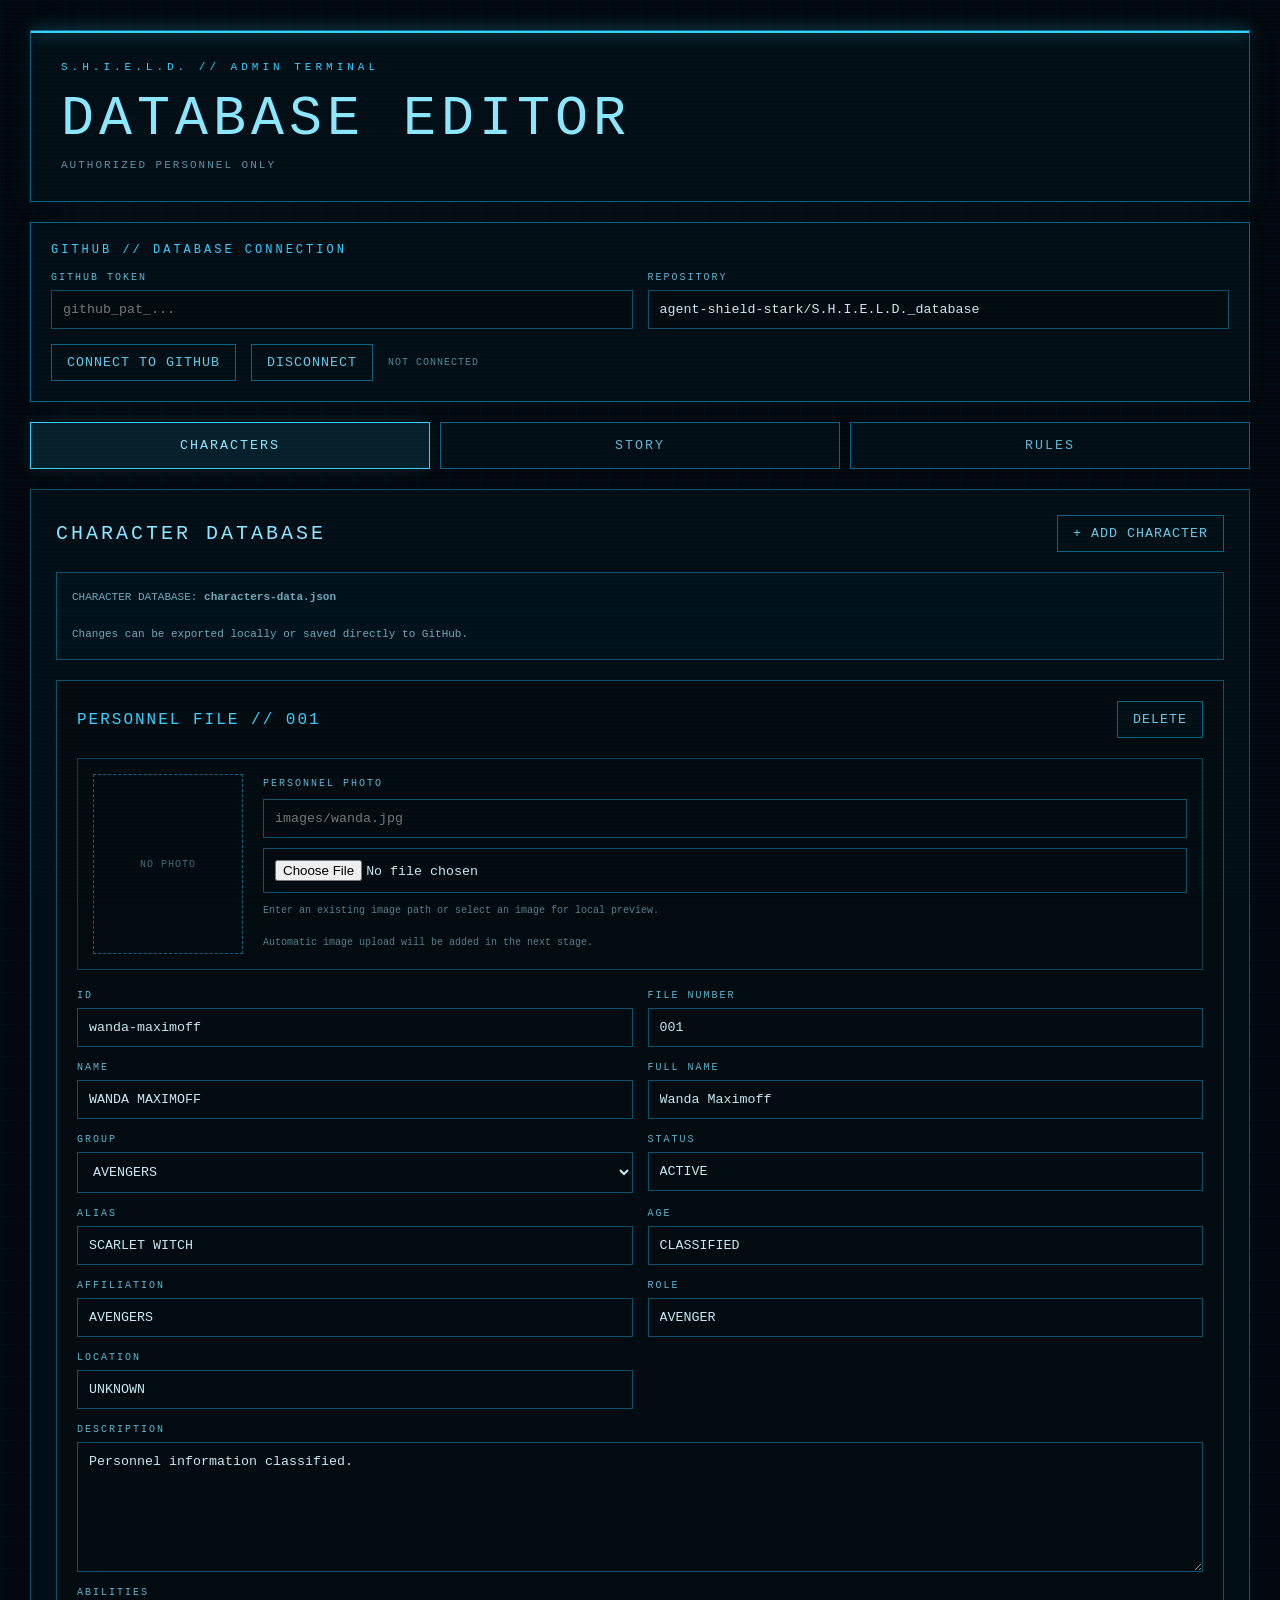
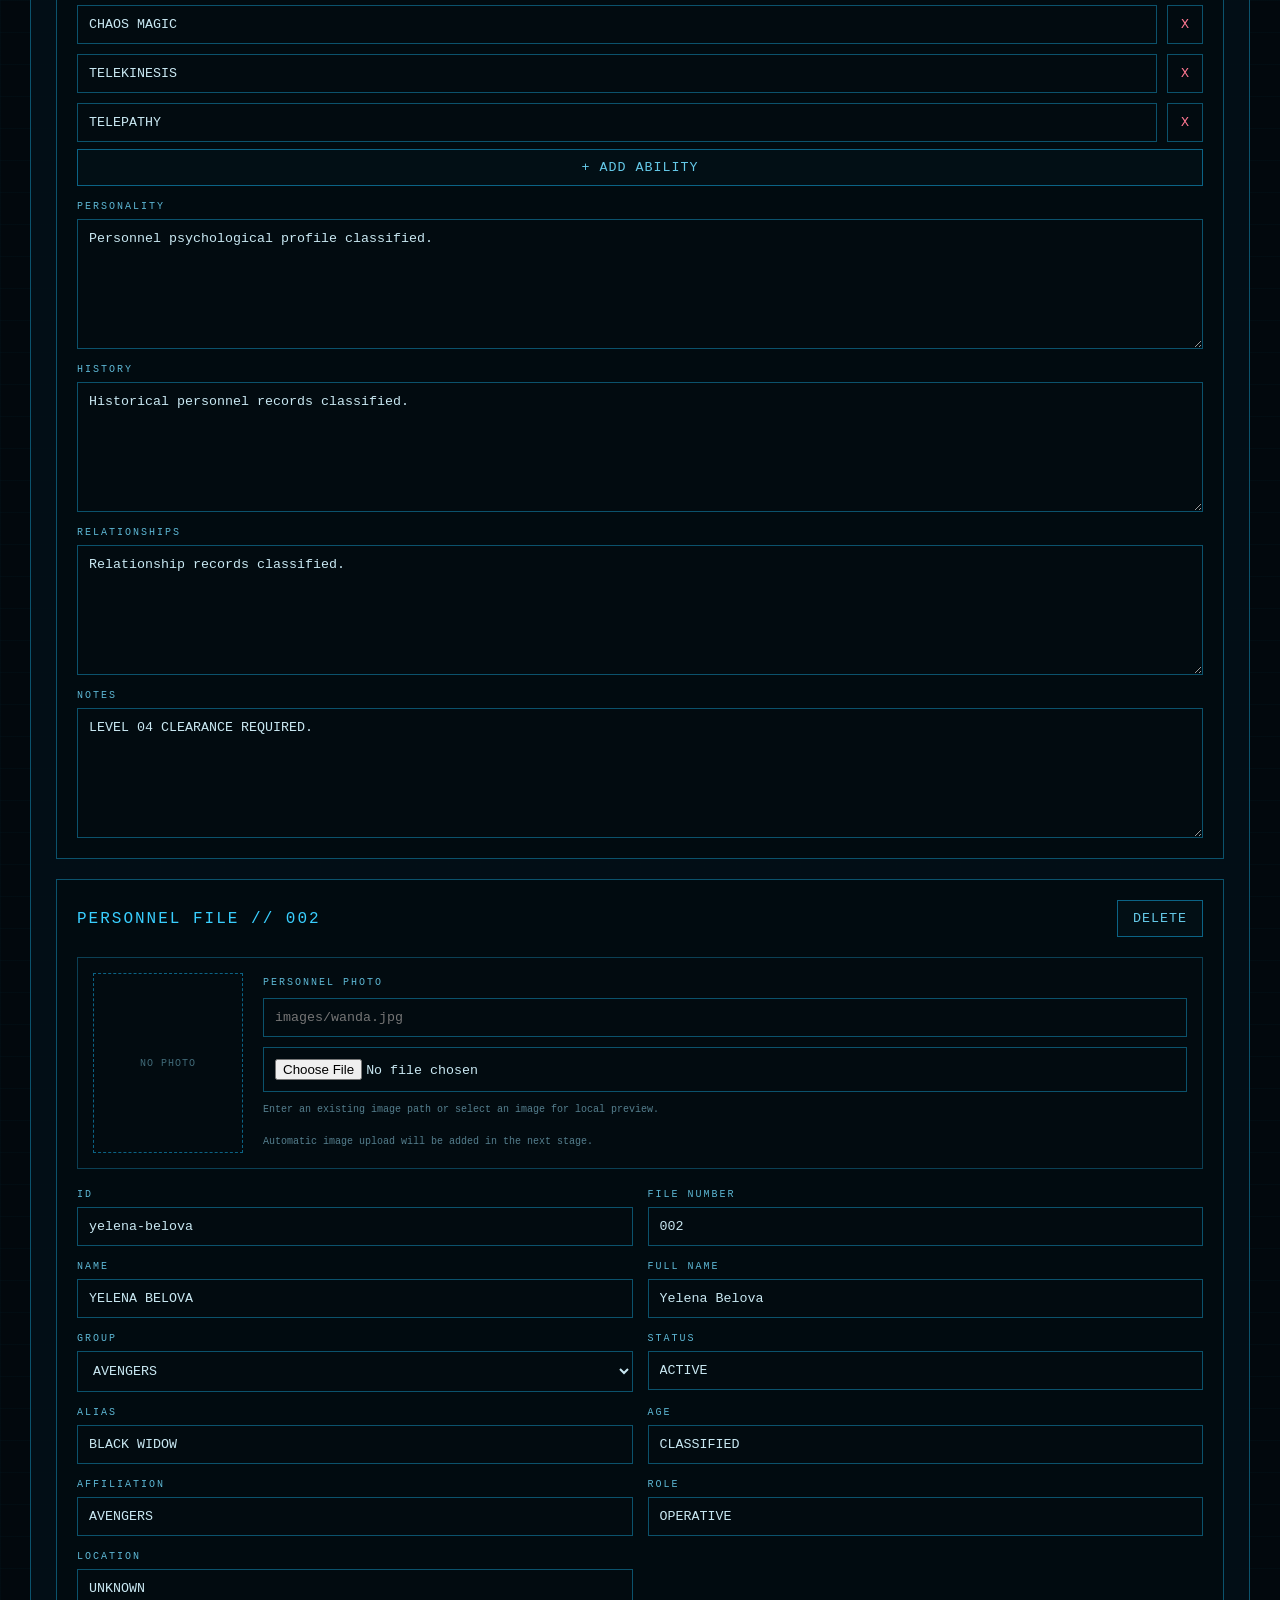
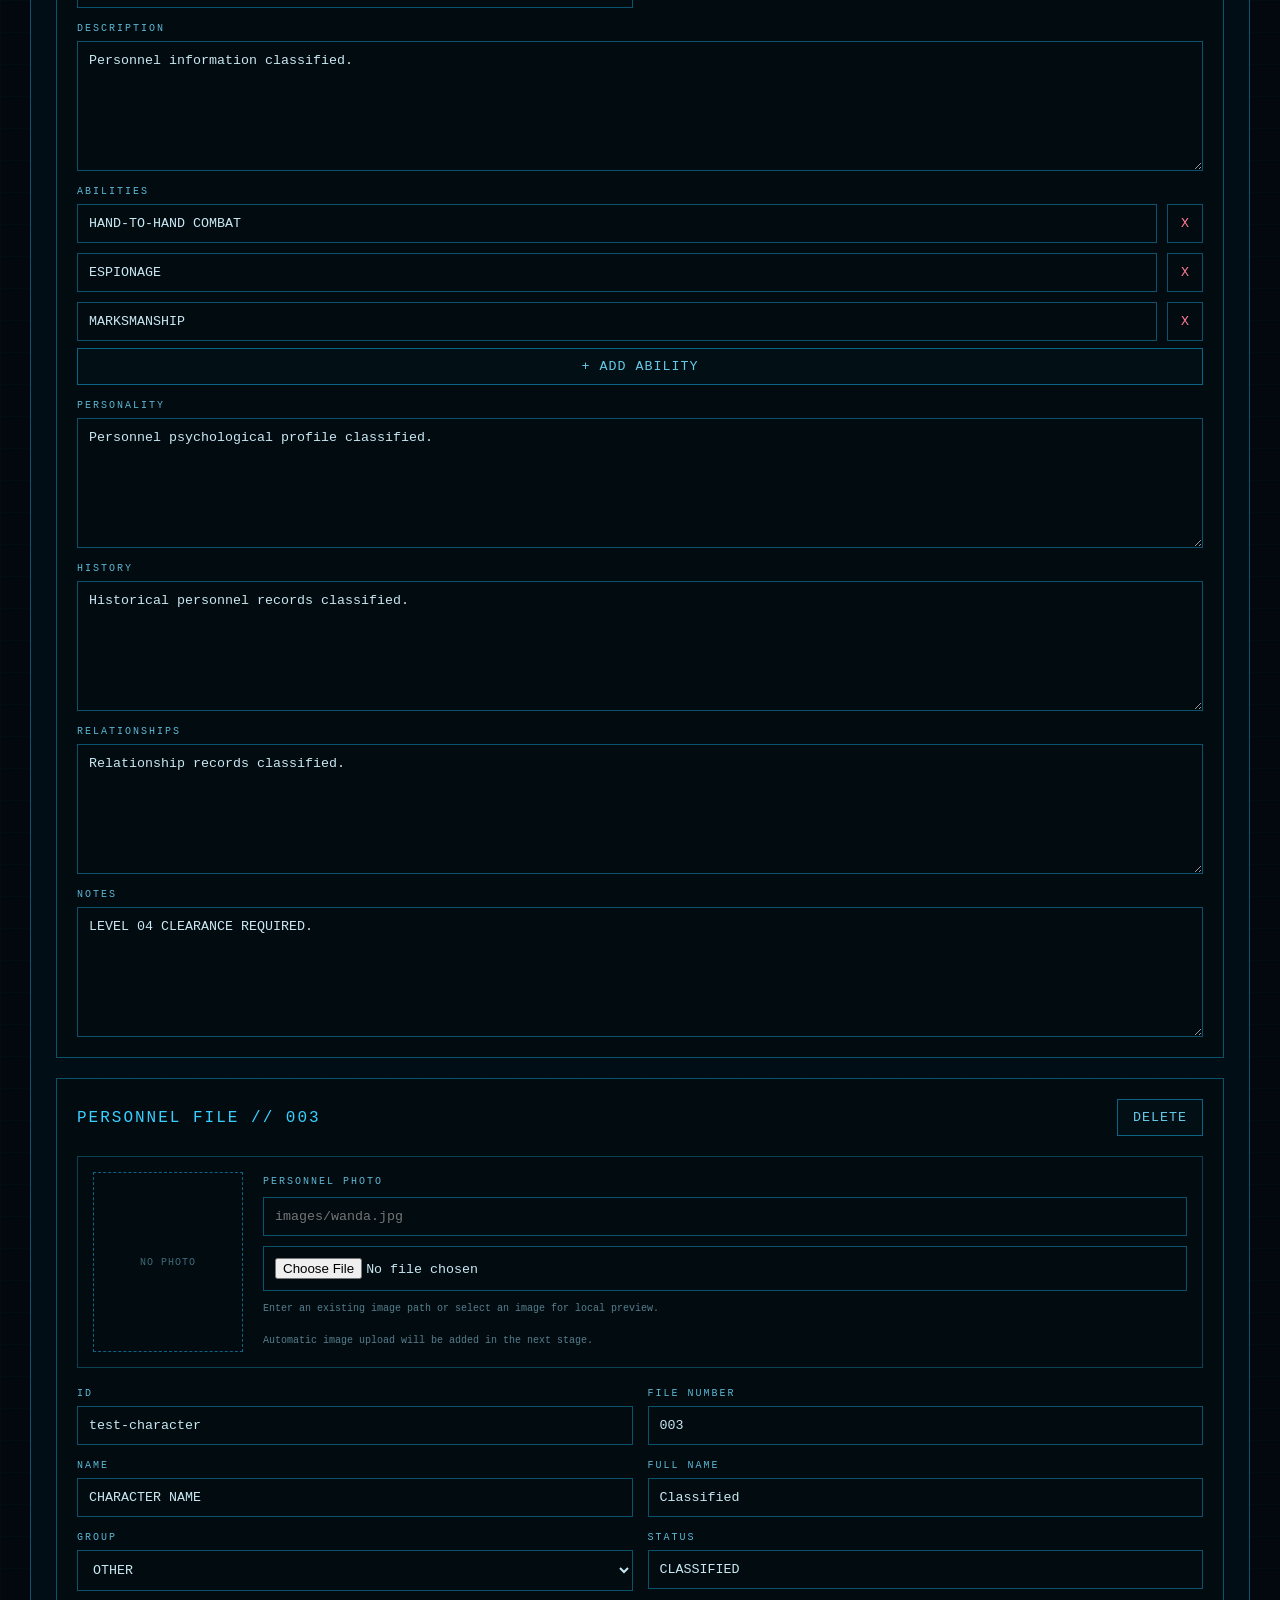
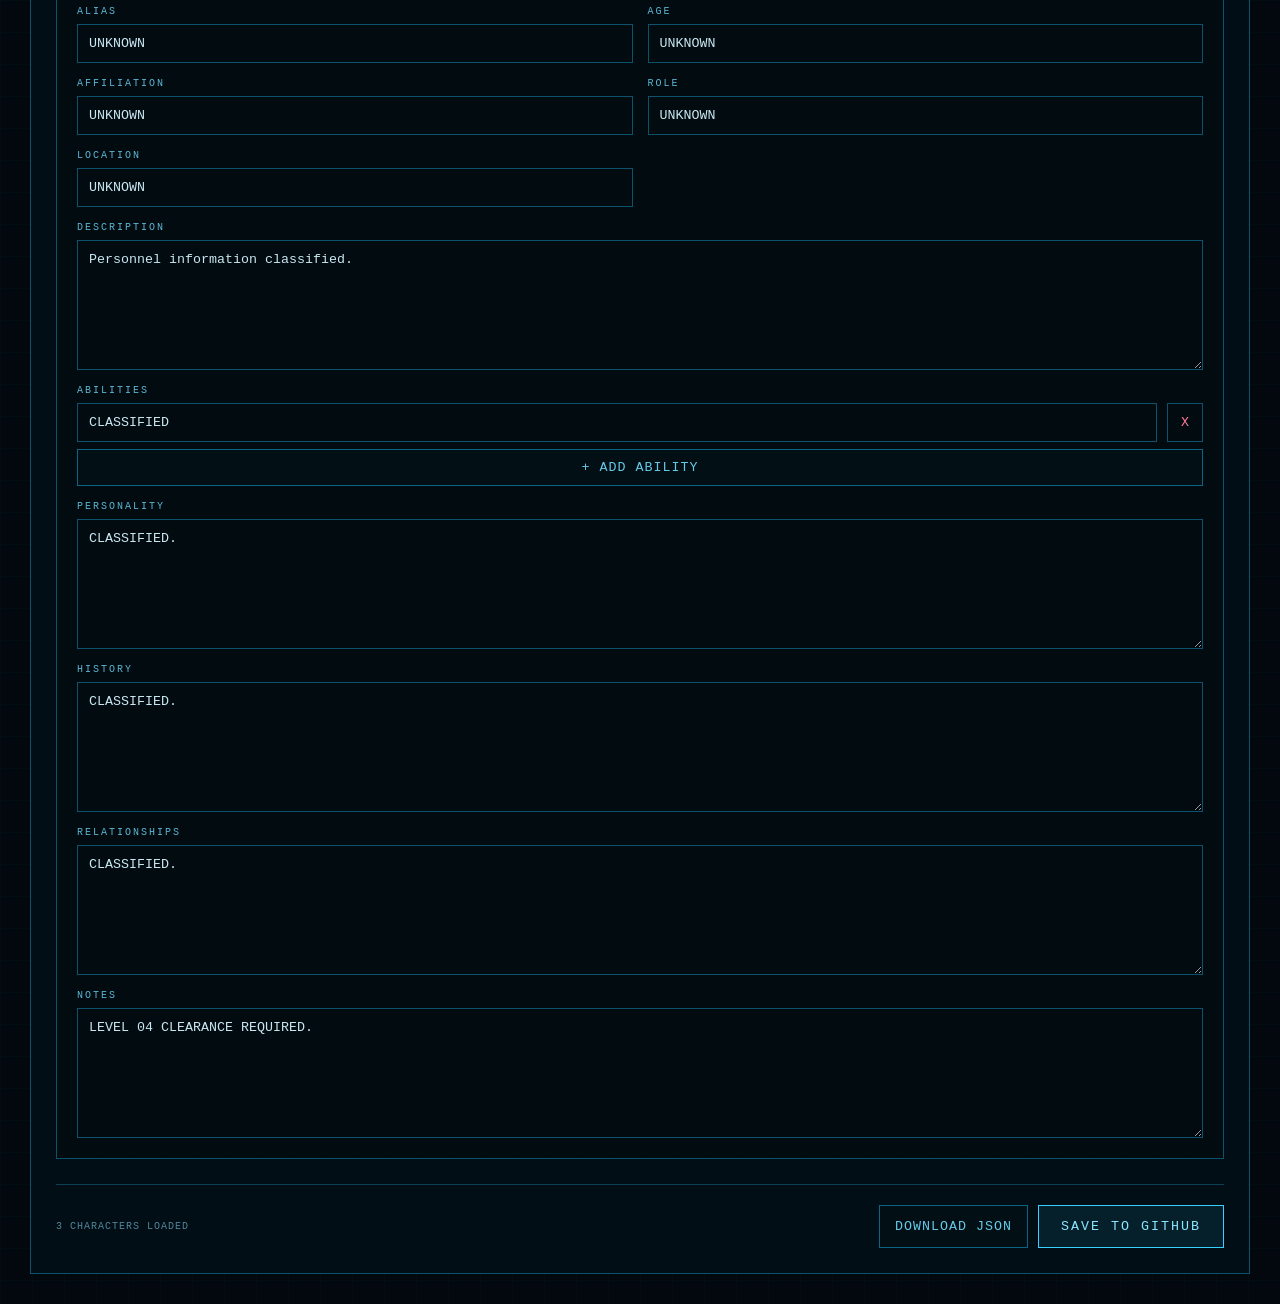
==== commit 641521b5: "Update admin.html" ====
--- a/admin.html
+++ b/admin.html
@@ -198,6 +198,98 @@
 
 
 /* =====================================================
+   GITHUB PANEL
+===================================================== */
+
+.github-panel {
+
+    border:
+        1px solid #0b6385;
+
+    background:
+        rgba(3, 15, 22, 0.96);
+
+    padding:
+        20px;
+
+    margin-bottom:
+        20px;
+
+    box-shadow:
+        0 0 20px
+        rgba(0, 180, 255, 0.05);
+
+}
+
+
+.github-title {
+
+    color:
+        #39cfff;
+
+    font-size:
+        12px;
+
+    letter-spacing:
+        3px;
+
+    margin-bottom:
+        15px;
+
+}
+
+
+.github-grid {
+
+    display:
+        grid;
+
+    grid-template-columns:
+        repeat(2, 1fr);
+
+    gap:
+        15px;
+
+}
+
+
+.github-actions {
+
+    display:
+        flex;
+
+    align-items:
+        center;
+
+    gap:
+        15px;
+
+    margin-top:
+        15px;
+
+    flex-wrap:
+        wrap;
+
+}
+
+
+.github-status-connected {
+
+    color:
+        #4dff9a !important;
+
+}
+
+
+.github-status-error {
+
+    color:
+        #ff7892 !important;
+
+}
+
+
+/* =====================================================
    TABS
 ===================================================== */
 
@@ -411,6 +503,25 @@
 }
 
 
+.github-save-button {
+
+    border-color:
+        #39cfff;
+
+    color:
+        #8be6ff;
+
+}
+
+
+.github-save-button:hover {
+
+    background:
+        #0a2d3a;
+
+}
+
+
 /* =====================================================
    FORM
 ===================================================== */
@@ -971,6 +1082,20 @@
 }
 
 
+.save-buttons {
+
+    display:
+        flex;
+
+    gap:
+        10px;
+
+    flex-wrap:
+        wrap;
+
+}
+
+
 .status {
 
     color:
@@ -1016,6 +1141,18 @@
 }
 
 
+.save-button:disabled,
+.action-button:disabled {
+
+    opacity:
+        .45;
+
+    cursor:
+        not-allowed;
+
+}
+
+
 /* =====================================================
    NOTICE
 ===================================================== */
@@ -1107,6 +1244,14 @@
 
 
     .form-grid {
+
+        grid-template-columns:
+            1fr;
+
+    }
+
+
+    .github-grid {
 
         grid-template-columns:
             1fr;
@@ -1157,6 +1302,82 @@
     </div>
 
 </header>
+
+
+<!-- =====================================================
+     GITHUB CONNECTION
+===================================================== -->
+
+<div class="github-panel">
+
+    <div class="github-title">
+        GITHUB // DATABASE CONNECTION
+    </div>
+
+
+    <div class="github-grid">
+
+        <div class="field">
+
+            <label>
+                GITHUB TOKEN
+            </label>
+
+            <input
+                type="password"
+                id="github-token"
+                placeholder="github_pat_..."
+                autocomplete="off"
+            >
+
+        </div>
+
+
+        <div class="field">
+
+            <label>
+                REPOSITORY
+            </label>
+
+            <input
+                type="text"
+                id="github-repository"
+                value="agent-shield-stark/S.H.I.E.L.D._database"
+            >
+
+        </div>
+
+    </div>
+
+
+    <div class="github-actions">
+
+        <button
+            class="action-button"
+            onclick="connectGitHub()"
+        >
+            CONNECT TO GITHUB
+        </button>
+
+
+        <button
+            class="action-button danger"
+            onclick="disconnectGitHub()"
+        >
+            DISCONNECT
+        </button>
+
+
+        <span
+            id="github-status"
+            class="status"
+        >
+            NOT CONNECTED
+        </span>
+
+    </div>
+
+</div>
 
 
 <div class="tabs">
@@ -1217,8 +1438,8 @@
 
         <br><br>
 
-        All existing character fields are preserved
-        when exporting the database.
+        Changes can be exported locally or saved
+        directly to GitHub.
 
     </div>
 
@@ -1244,12 +1465,25 @@
             DATABASE LOADING...
         </div>
 
-        <button
-            class="save-button"
-            onclick="saveCharacters()"
-        >
-            SAVE CHARACTERS
-        </button>
+
+        <div class="save-buttons">
+
+            <button
+                class="action-button"
+                onclick="downloadCharacters()"
+            >
+                DOWNLOAD JSON
+            </button>
+
+
+            <button
+                class="save-button github-save-button"
+                onclick="saveCharactersToGitHub()"
+            >
+                SAVE TO GITHUB
+            </button>
+
+        </div>
 
     </div>
 
@@ -1345,12 +1579,25 @@
             DATABASE LOADING...
         </div>
 
-        <button
-            class="save-button"
-            onclick="saveStory()"
-        >
-            SAVE STORY
-        </button>
+
+        <div class="save-buttons">
+
+            <button
+                class="action-button"
+                onclick="downloadStory()"
+            >
+                DOWNLOAD JSON
+            </button>
+
+
+            <button
+                class="save-button github-save-button"
+                onclick="saveStoryToGitHub()"
+            >
+                SAVE TO GITHUB
+            </button>
+
+        </div>
 
     </div>
 
@@ -1446,12 +1693,25 @@
             DATABASE LOADING...
         </div>
 
-        <button
-            class="save-button"
-            onclick="saveRules()"
-        >
-            SAVE RULES
-        </button>
+
+        <div class="save-buttons">
+
+            <button
+                class="action-button"
+                onclick="downloadRules()"
+            >
+                DOWNLOAD JSON
+            </button>
+
+
+            <button
+                class="save-button github-save-button"
+                onclick="saveRulesToGitHub()"
+            >
+                SAVE TO GITHUB
+            </button>
+
+        </div>
 
     </div>
 
@@ -1472,6 +1732,18 @@
 let storySections = [];
 
 let ruleSections = [];
+
+
+/* =====================================================
+   GITHUB CONFIGURATION
+===================================================== */
+
+const GITHUB_API =
+    "https://api.github.com";
+
+
+const GITHUB_TOKEN_STORAGE =
+    "shield_github_token";
 
 
 /* =====================================================
@@ -1514,6 +1786,499 @@
 
     button.classList.add(
         "active"
+    );
+
+}
+
+
+/* =====================================================
+   GITHUB HELPERS
+===================================================== */
+
+function getGitHubToken() {
+
+    return localStorage.getItem(
+        GITHUB_TOKEN_STORAGE
+    );
+
+}
+
+
+function getGitHubRepository() {
+
+    return document
+        .getElementById(
+            "github-repository"
+        )
+        .value
+        .trim();
+
+}
+
+
+function setGitHubStatus(
+    message,
+    type = "normal"
+) {
+
+    const element =
+        document.getElementById(
+            "github-status"
+        );
+
+
+    element.textContent =
+        message;
+
+
+    element.classList.remove(
+        "github-status-connected",
+        "github-status-error"
+    );
+
+
+    if (type === "connected") {
+
+        element.classList.add(
+            "github-status-connected"
+        );
+
+    }
+
+
+    if (type === "error") {
+
+        element.classList.add(
+            "github-status-error"
+        );
+
+    }
+
+}
+
+
+/* =====================================================
+   CONNECT GITHUB
+===================================================== */
+
+async function connectGitHub() {
+
+    const token =
+        document
+            .getElementById(
+                "github-token"
+            )
+            .value
+            .trim();
+
+
+    const repository =
+        getGitHubRepository();
+
+
+    if (!token) {
+
+        alert(
+            "Встав свій GitHub token."
+        );
+
+        return;
+
+    }
+
+
+    if (!repository) {
+
+        alert(
+            "Вкажи GitHub repository."
+        );
+
+        return;
+
+    }
+
+
+    setGitHubStatus(
+        "CONNECTING..."
+    );
+
+
+    try {
+
+        const response =
+            await fetch(
+                GITHUB_API +
+                "/repos/" +
+                repository,
+                {
+
+                    method:
+                        "GET",
+
+                    headers: {
+
+                        "Authorization":
+                            "Bearer " + token,
+
+                        "Accept":
+                            "application/vnd.github+json",
+
+                        "X-GitHub-Api-Version":
+                            "2022-11-28"
+
+                    }
+
+                }
+            );
+
+
+        if (!response.ok) {
+
+            throw new Error(
+                "GitHub connection failed"
+            );
+
+        }
+
+
+        const repo =
+            await response.json();
+
+
+        localStorage.setItem(
+            GITHUB_TOKEN_STORAGE,
+            token
+        );
+
+
+        document
+            .getElementById(
+                "github-token"
+            )
+            .value = "";
+
+
+        setGitHubStatus(
+            "CONNECTED // " +
+            repo.full_name,
+            "connected"
+        );
+
+
+        alert(
+            "GitHub успішно підключено!"
+        );
+
+    }
+
+    catch (error) {
+
+        console.error(
+            error
+        );
+
+
+        setGitHubStatus(
+            "CONNECTION FAILED",
+            "error"
+        );
+
+
+        alert(
+            "Не вдалося підключитися до GitHub.\n\nПеревір token і назву repository."
+        );
+
+    }
+
+}
+
+
+/* =====================================================
+   DISCONNECT GITHUB
+===================================================== */
+
+function disconnectGitHub() {
+
+    localStorage.removeItem(
+        GITHUB_TOKEN_STORAGE
+    );
+
+
+    setGitHubStatus(
+        "NOT CONNECTED"
+    );
+
+
+    alert(
+        "GitHub token видалено з цього браузера."
+    );
+
+}
+
+
+/* =====================================================
+   RESTORE GITHUB CONNECTION
+===================================================== */
+
+function restoreGitHubConnection() {
+
+    const token =
+        getGitHubToken();
+
+
+    if (token) {
+
+        setGitHubStatus(
+            "TOKEN SAVED // READY",
+            "connected"
+        );
+
+    }
+
+}
+
+
+/* =====================================================
+   GITHUB API REQUEST
+===================================================== */
+
+async function githubRequest(
+    path,
+    options = {}
+) {
+
+    const token =
+        getGitHubToken();
+
+
+    if (!token) {
+
+        throw new Error(
+            "GitHub is not connected."
+        );
+
+    }
+
+
+    const response =
+        await fetch(
+            GITHUB_API + path,
+            {
+
+                ...options,
+
+                headers: {
+
+                    "Authorization":
+                        "Bearer " + token,
+
+                    "Accept":
+                        "application/vnd.github+json",
+
+                    "X-GitHub-Api-Version":
+                        "2022-11-28",
+
+                    ...(options.headers || {})
+
+                }
+
+            }
+        );
+
+
+    if (!response.ok) {
+
+        let message =
+            "GitHub API error: " +
+            response.status;
+
+
+        try {
+
+            const error =
+                await response.json();
+
+
+            if (error.message) {
+
+                message =
+                    error.message;
+
+            }
+
+        }
+
+        catch {
+
+            // Ignore JSON parsing errors.
+
+        }
+
+
+        throw new Error(
+            message
+        );
+
+    }
+
+
+    return response.json();
+
+}
+
+
+/* =====================================================
+   UTF-8 BASE64
+===================================================== */
+
+function encodeBase64UTF8(
+    text
+) {
+
+    const bytes =
+        new TextEncoder().encode(
+            text
+        );
+
+
+    let binary = "";
+
+
+    const chunkSize =
+        0x8000;
+
+
+    for (
+        let i = 0;
+        i < bytes.length;
+        i += chunkSize
+    ) {
+
+        binary += String.fromCharCode(
+            ...bytes.subarray(
+                i,
+                i + chunkSize
+            )
+        );
+
+    }
+
+
+    return btoa(
+        binary
+    );
+
+}
+
+
+/* =====================================================
+   GET FILE FROM GITHUB
+===================================================== */
+
+async function getGitHubFile(
+    path
+) {
+
+    const repository =
+        getGitHubRepository();
+
+
+    return githubRequest(
+        "/repos/" +
+        repository +
+        "/contents/" +
+        path +
+        "?ref=main"
+    );
+
+}
+
+
+/* =====================================================
+   SAVE FILE TO GITHUB
+===================================================== */
+
+async function saveFileToGitHub(
+    path,
+    content,
+    commitMessage
+) {
+
+    const repository =
+        getGitHubRepository();
+
+
+    let existingFile = null;
+
+
+    try {
+
+        existingFile =
+            await getGitHubFile(
+                path
+            );
+
+    }
+
+    catch (error) {
+
+        console.log(
+            "File does not exist yet. Creating it."
+        );
+
+    }
+
+
+    const body = {
+
+        message:
+            commitMessage,
+
+        content:
+            encodeBase64UTF8(
+                content
+            ),
+
+        branch:
+            "main"
+
+    };
+
+
+    if (
+        existingFile &&
+        existingFile.sha
+    ) {
+
+        body.sha =
+            existingFile.sha;
+
+    }
+
+
+    return githubRequest(
+        "/repos/" +
+        repository +
+        "/contents/" +
+        path,
+        {
+
+            method:
+                "PUT",
+
+            headers: {
+
+                "Content-Type":
+                    "application/json"
+
+            },
+
+            body:
+                JSON.stringify(
+                    body
+                )
+
+        }
     );
 
 }
@@ -1705,6 +2470,7 @@
                         ${String(index + 1).padStart(3, "0")}
 
                     </div>
+
 
                     <button
                         class="action-button danger"
@@ -1715,8 +2481,6 @@
 
                 </div>
 
-
-                <!-- PHOTO -->
 
                 <div class="photo-box">
 
@@ -1767,14 +2531,13 @@
 
                         <div class="photo-note">
 
-                            You can enter an existing image
-                            path manually or select an image
-                            from your computer for preview.
+                            Enter an existing image path
+                            or select an image for local preview.
 
                             <br><br>
 
-                            Image upload to the repository
-                            will be connected in the next stage.
+                            Automatic image upload will be
+                            added in the next stage.
 
                         </div>
 
@@ -1783,16 +2546,12 @@
                 </div>
 
 
-                <!-- BASIC INFORMATION -->
-
                 <div class="form-grid">
 
 
                     <div class="field">
 
-                        <label>
-                            ID
-                        </label>
+                        <label>ID</label>
 
                         <input
                             value="${escapeAttribute(character.id)}"
@@ -1804,9 +2563,7 @@
 
                     <div class="field">
 
-                        <label>
-                            FILE NUMBER
-                        </label>
+                        <label>FILE NUMBER</label>
 
                         <input
                             value="${escapeAttribute(character.file)}"
@@ -1818,9 +2575,7 @@
 
                     <div class="field">
 
-                        <label>
-                            NAME
-                        </label>
+                        <label>NAME</label>
 
                         <input
                             value="${escapeAttribute(character.name)}"
@@ -1832,9 +2587,7 @@
 
                     <div class="field">
 
-                        <label>
-                            FULL NAME
-                        </label>
+                        <label>FULL NAME</label>
 
                         <input
                             value="${escapeAttribute(character.fullName)}"
@@ -1846,9 +2599,7 @@
 
                     <div class="field">
 
-                        <label>
-                            GROUP
-                        </label>
+                        <label>GROUP</label>
 
                         <select
                             onchange="updateCharacter(${index}, 'group', this.value)"
@@ -1882,9 +2633,7 @@
 
                     <div class="field">
 
-                        <label>
-                            STATUS
-                        </label>
+                        <label>STATUS</label>
 
                         <input
                             value="${escapeAttribute(character.status)}"
@@ -1896,9 +2645,7 @@
 
                     <div class="field">
 
-                        <label>
-                            ALIAS
-                        </label>
+                        <label>ALIAS</label>
 
                         <input
                             value="${escapeAttribute(character.alias)}"
@@ -1910,9 +2657,7 @@
 
                     <div class="field">
 
-                        <label>
-                            AGE
-                        </label>
+                        <label>AGE</label>
 
                         <input
                             value="${escapeAttribute(character.age)}"
@@ -1924,9 +2669,7 @@
 
                     <div class="field">
 
-                        <label>
-                            AFFILIATION
-                        </label>
+                        <label>AFFILIATION</label>
 
                         <input
                             value="${escapeAttribute(character.affiliation)}"
@@ -1938,9 +2681,7 @@
 
                     <div class="field">
 
-                        <label>
-                            ROLE
-                        </label>
+                        <label>ROLE</label>
 
                         <input
                             value="${escapeAttribute(character.role)}"
@@ -1952,9 +2693,7 @@
 
                     <div class="field">
 
-                        <label>
-                            LOCATION
-                        </label>
+                        <label>LOCATION</label>
 
                         <input
                             value="${escapeAttribute(character.location)}"
@@ -1966,9 +2705,7 @@
 
                     <div class="field full">
 
-                        <label>
-                            DESCRIPTION
-                        </label>
+                        <label>DESCRIPTION</label>
 
                         <textarea
                             oninput="updateCharacter(${index}, 'description', this.value)"
@@ -1977,14 +2714,9 @@
                     </div>
 
 
-                    <!-- ABILITIES -->
-
                     <div class="field full">
 
-                        <label>
-                            ABILITIES
-                        </label>
-
+                        <label>ABILITIES</label>
 
                         <div
                             id="abilities-${index}"
@@ -2018,7 +2750,6 @@
                                 :
                                 ""
                             }
-
 
                         </div>
 
@@ -2036,9 +2767,7 @@
 
                     <div class="field full">
 
-                        <label>
-                            PERSONALITY
-                        </label>
+                        <label>PERSONALITY</label>
 
                         <textarea
                             oninput="updateCharacter(${index}, 'personality', this.value)"
@@ -2049,9 +2778,7 @@
 
                     <div class="field full">
 
-                        <label>
-                            HISTORY
-                        </label>
+                        <label>HISTORY</label>
 
                         <textarea
                             oninput="updateCharacter(${index}, 'history', this.value)"
@@ -2062,9 +2789,7 @@
 
                     <div class="field full">
 
-                        <label>
-                            RELATIONSHIPS
-                        </label>
+                        <label>RELATIONSHIPS</label>
 
                         <textarea
                             oninput="updateCharacter(${index}, 'relationships', this.value)"
@@ -2075,9 +2800,7 @@
 
                     <div class="field full">
 
-                        <label>
-                            NOTES
-                        </label>
+                        <label>NOTES</label>
 
                         <textarea
                             oninput="updateCharacter(${index}, 'notes', this.value)"
@@ -2429,10 +3152,13 @@
 
 
     window.scrollTo({
+
         top:
             document.body.scrollHeight,
+
         behavior:
             "smooth"
+
     });
 
 }
@@ -2608,6 +3334,7 @@
 
                     </div>
 
+
                     <button
                         class="action-button danger"
                         onclick="deleteStorySection(${index})"
@@ -2654,6 +3381,7 @@
                             CONTENT
                         </label>
 
+
                         <div class="rich-toolbar">
 
                             <button
@@ -2663,6 +3391,7 @@
                                 <strong>B</strong>
                             </button>
 
+
                             <button
                                 type="button"
                                 onclick="document.execCommand('italic')"
@@ -2670,6 +3399,7 @@
                                 <em>I</em>
                             </button>
 
+
                             <button
                                 type="button"
                                 onclick="document.execCommand('formatBlock', false, 'blockquote')"
@@ -2879,6 +3609,7 @@
 
                     </div>
 
+
                     <button
                         class="action-button danger"
                         onclick="deleteRuleSection(${index})"
@@ -2925,6 +3656,7 @@
                             RULE CONTENT
                         </label>
 
+
                         <div class="rich-toolbar">
 
                             <button
@@ -2934,6 +3666,7 @@
                                 <strong>B</strong>
                             </button>
 
+
                             <button
                                 type="button"
                                 onclick="document.execCommand('italic')"
@@ -2941,6 +3674,7 @@
                                 <em>I</em>
                             </button>
 
+
                             <button
                                 type="button"
                                 onclick="document.execCommand('formatBlock', false, 'blockquote')"
@@ -3018,10 +3752,262 @@
 
 
 /* =====================================================
-   SAVE CHARACTERS
-===================================================== */
-
-function saveCharacters() {
+   BUILD STORY DATA
+===================================================== */
+
+function getStoryData() {
+
+    return {
+
+        title:
+            document.getElementById(
+                "story-title"
+            ).value,
+
+        subtitle:
+            document.getElementById(
+                "story-subtitle"
+            ).value,
+
+        sections:
+            storySections
+
+    };
+
+}
+
+
+/* =====================================================
+   BUILD RULES DATA
+===================================================== */
+
+function getRulesData() {
+
+    return {
+
+        title:
+            document.getElementById(
+                "rules-title"
+            ).value,
+
+        subtitle:
+            document.getElementById(
+                "rules-subtitle"
+            ).value,
+
+        sections:
+            ruleSections
+
+    };
+
+}
+
+
+/* =====================================================
+   SAVE CHARACTERS TO GITHUB
+===================================================== */
+
+async function saveCharactersToGitHub() {
+
+    const status =
+        document.getElementById(
+            "character-status"
+        );
+
+
+    status.textContent =
+        "SAVING TO GITHUB...";
+
+
+    try {
+
+        await saveFileToGitHub(
+
+            "characters-data.json",
+
+            JSON.stringify(
+                characters,
+                null,
+                4
+            ),
+
+            "Update characters database"
+
+        );
+
+
+        status.textContent =
+            "CHARACTERS SAVED TO GITHUB";
+
+
+        alert(
+            "Персонажі успішно збережені в GitHub!"
+        );
+
+    }
+
+    catch (error) {
+
+        console.error(
+            error
+        );
+
+
+        status.textContent =
+            "GITHUB SAVE FAILED";
+
+
+        alert(
+            "Помилка збереження персонажів:\n\n" +
+            error.message
+        );
+
+    }
+
+}
+
+
+/* =====================================================
+   SAVE STORY TO GITHUB
+===================================================== */
+
+async function saveStoryToGitHub() {
+
+    const status =
+        document.getElementById(
+            "story-status"
+        );
+
+
+    status.textContent =
+        "SAVING TO GITHUB...";
+
+
+    try {
+
+        const data =
+            getStoryData();
+
+
+        await saveFileToGitHub(
+
+            "story-data.json",
+
+            JSON.stringify(
+                data,
+                null,
+                4
+            ),
+
+            "Update story database"
+
+        );
+
+
+        status.textContent =
+            "STORY SAVED TO GITHUB";
+
+
+        alert(
+            "Сюжет успішно збережений в GitHub!"
+        );
+
+    }
+
+    catch (error) {
+
+        console.error(
+            error
+        );
+
+
+        status.textContent =
+            "GITHUB SAVE FAILED";
+
+
+        alert(
+            "Помилка збереження сюжету:\n\n" +
+            error.message
+        );
+
+    }
+
+}
+
+
+/* =====================================================
+   SAVE RULES TO GITHUB
+===================================================== */
+
+async function saveRulesToGitHub() {
+
+    const status =
+        document.getElementById(
+            "rules-status"
+        );
+
+
+    status.textContent =
+        "SAVING TO GITHUB...";
+
+
+    try {
+
+        const data =
+            getRulesData();
+
+
+        await saveFileToGitHub(
+
+            "rules-data.json",
+
+            JSON.stringify(
+                data,
+                null,
+                4
+            ),
+
+            "Update rules database"
+
+        );
+
+
+        status.textContent =
+            "RULES SAVED TO GITHUB";
+
+
+        alert(
+            "Правила успішно збережені в GitHub!"
+        );
+
+    }
+
+    catch (error) {
+
+        console.error(
+            error
+        );
+
+
+        status.textContent =
+            "GITHUB SAVE FAILED";
+
+
+        alert(
+            "Помилка збереження правил:\n\n" +
+            error.message
+        );
+
+    }
+
+}
+
+
+/* =====================================================
+   DOWNLOAD CHARACTERS
+===================================================== */
+
+function downloadCharacters() {
 
     downloadJSON(
         characters,
@@ -3038,31 +4024,13 @@
 
 
 /* =====================================================
-   SAVE STORY
-===================================================== */
-
-function saveStory() {
-
-    const data = {
-
-        title:
-            document.getElementById(
-                "story-title"
-            ).value,
-
-        subtitle:
-            document.getElementById(
-                "story-subtitle"
-            ).value,
-
-        sections:
-            storySections
-
-    };
-
+   DOWNLOAD STORY
+===================================================== */
+
+function downloadStory() {
 
     downloadJSON(
-        data,
+        getStoryData(),
         "story-data.json"
     );
 
@@ -3076,31 +4044,13 @@
 
 
 /* =====================================================
-   SAVE RULES
-===================================================== */
-
-function saveRules() {
-
-    const data = {
-
-        title:
-            document.getElementById(
-                "rules-title"
-            ).value,
-
-        subtitle:
-            document.getElementById(
-                "rules-subtitle"
-            ).value,
-
-        sections:
-            ruleSections
-
-    };
-
+   DOWNLOAD RULES
+===================================================== */
+
+function downloadRules() {
 
     downloadJSON(
-        data,
+        getRulesData(),
         "rules-data.json"
     );
 
@@ -3235,6 +4185,8 @@
    START
 ===================================================== */
 
+restoreGitHubConnection();
+
 loadDatabases();
 
 </script>
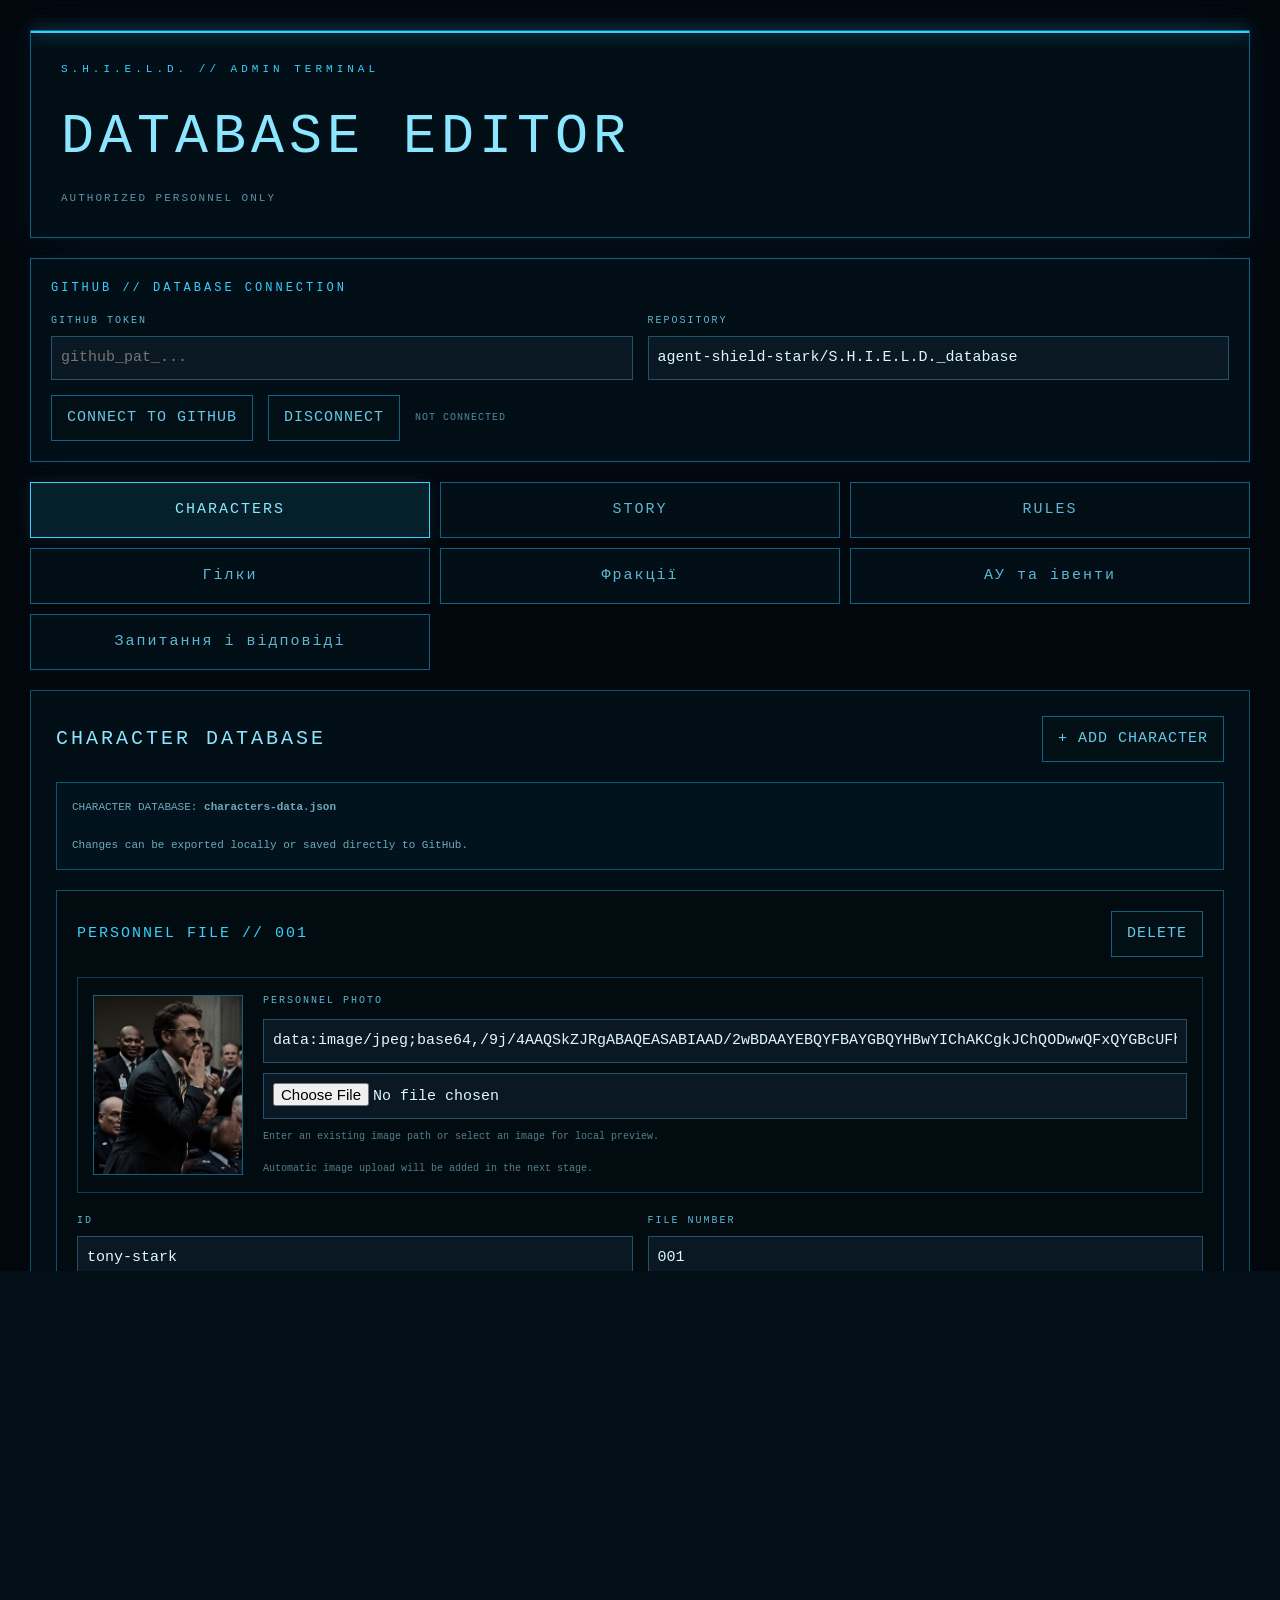
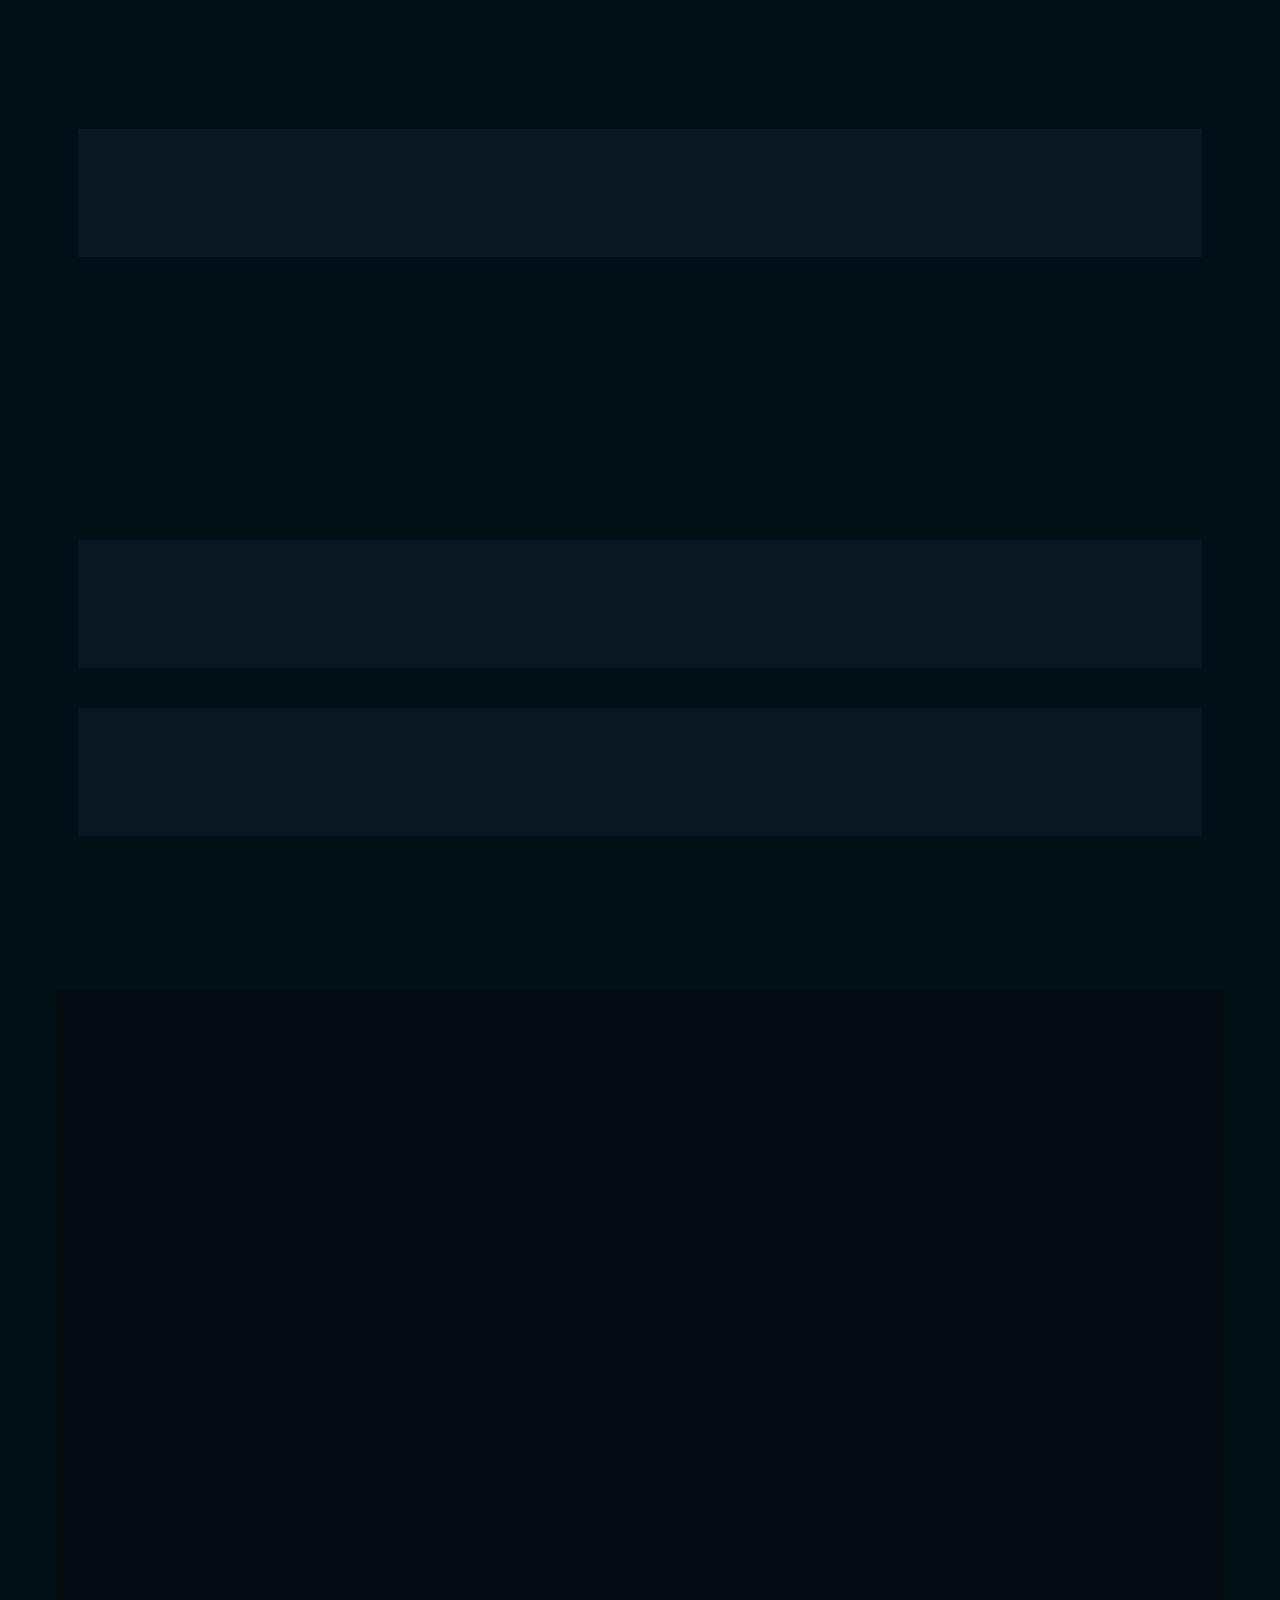
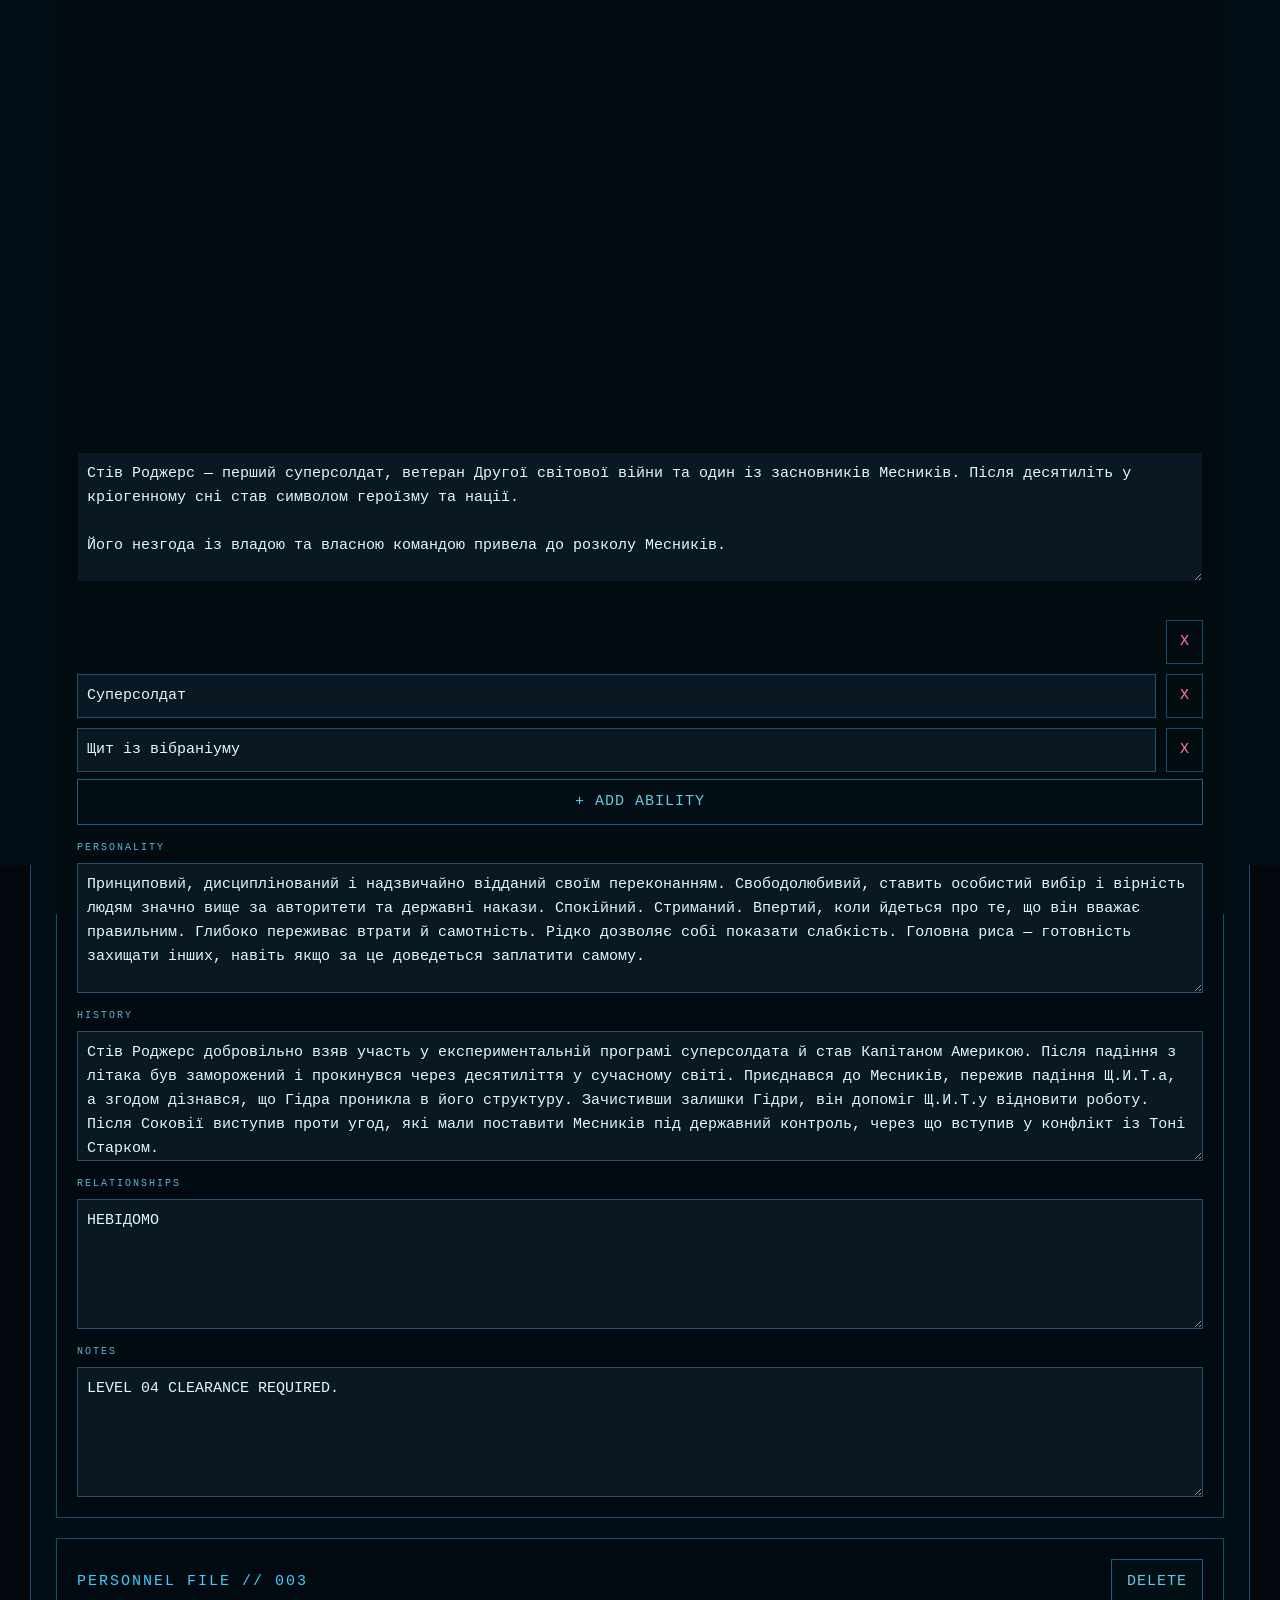
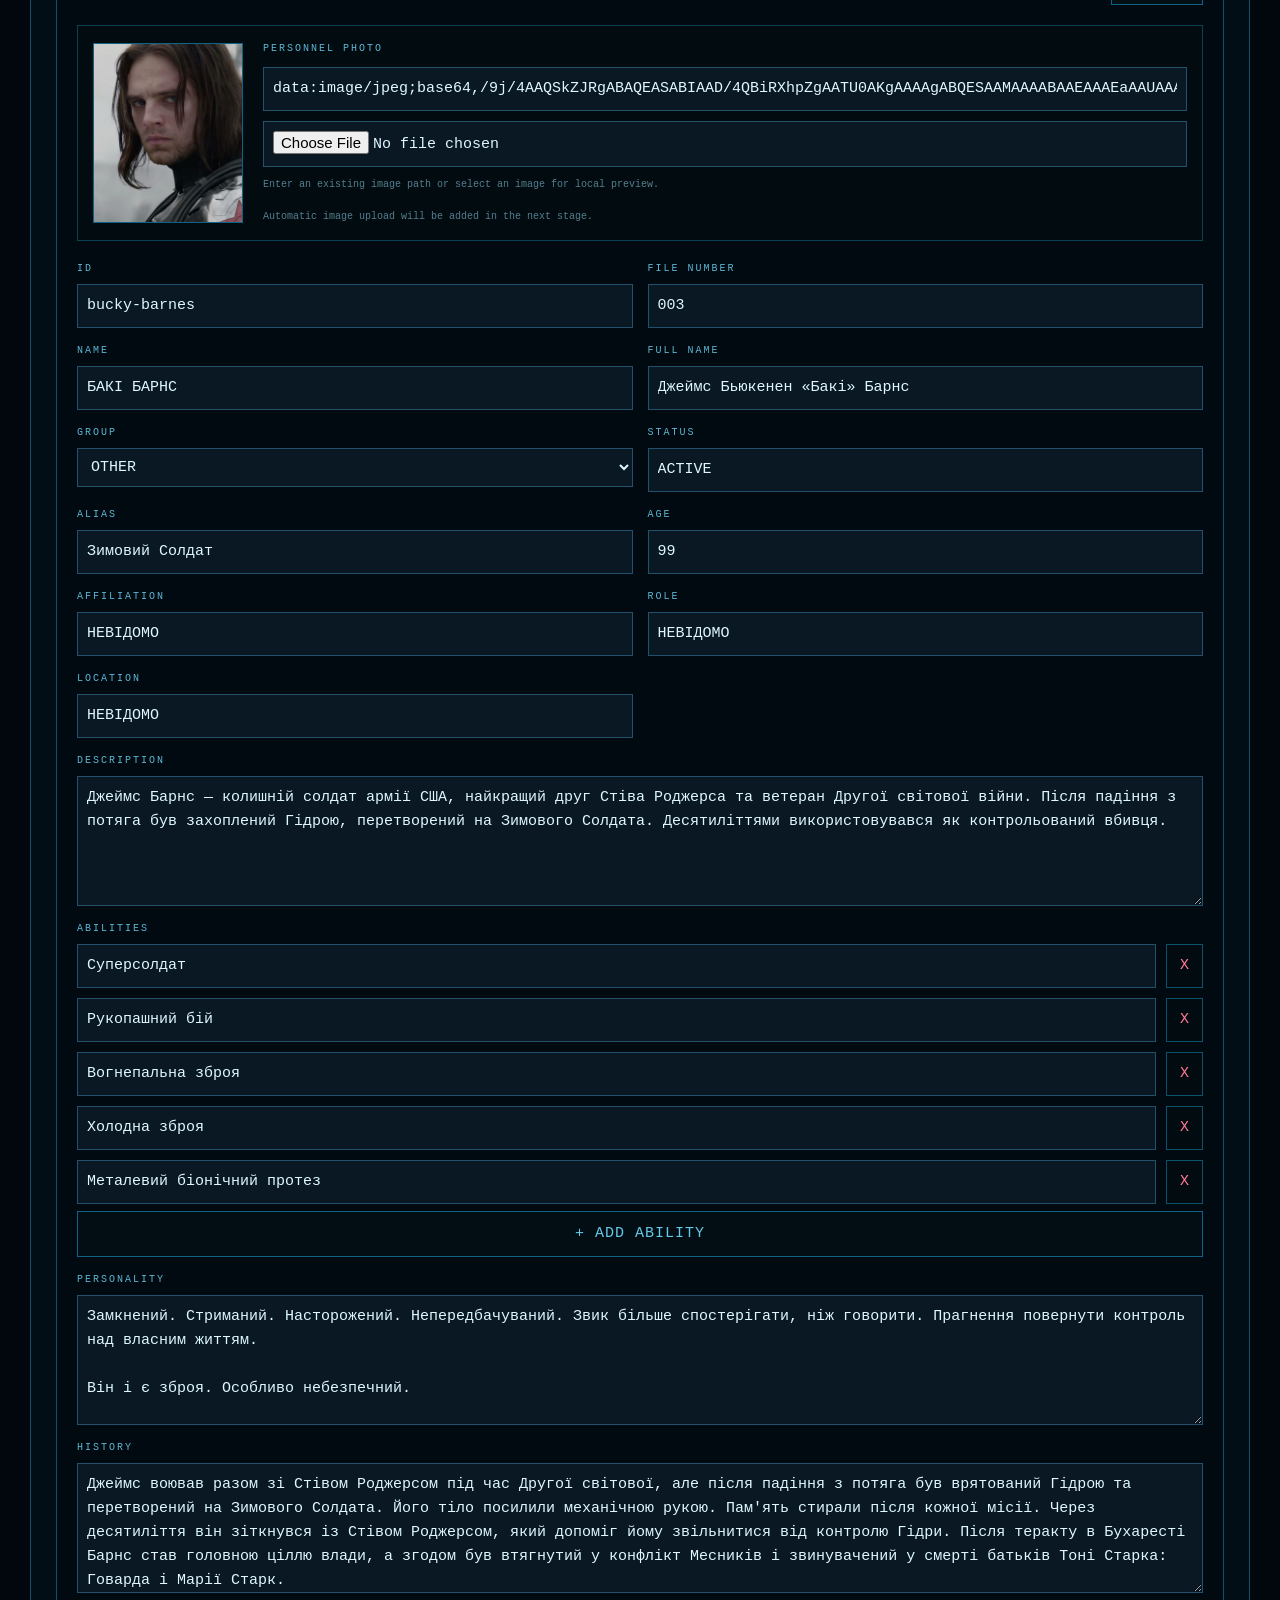
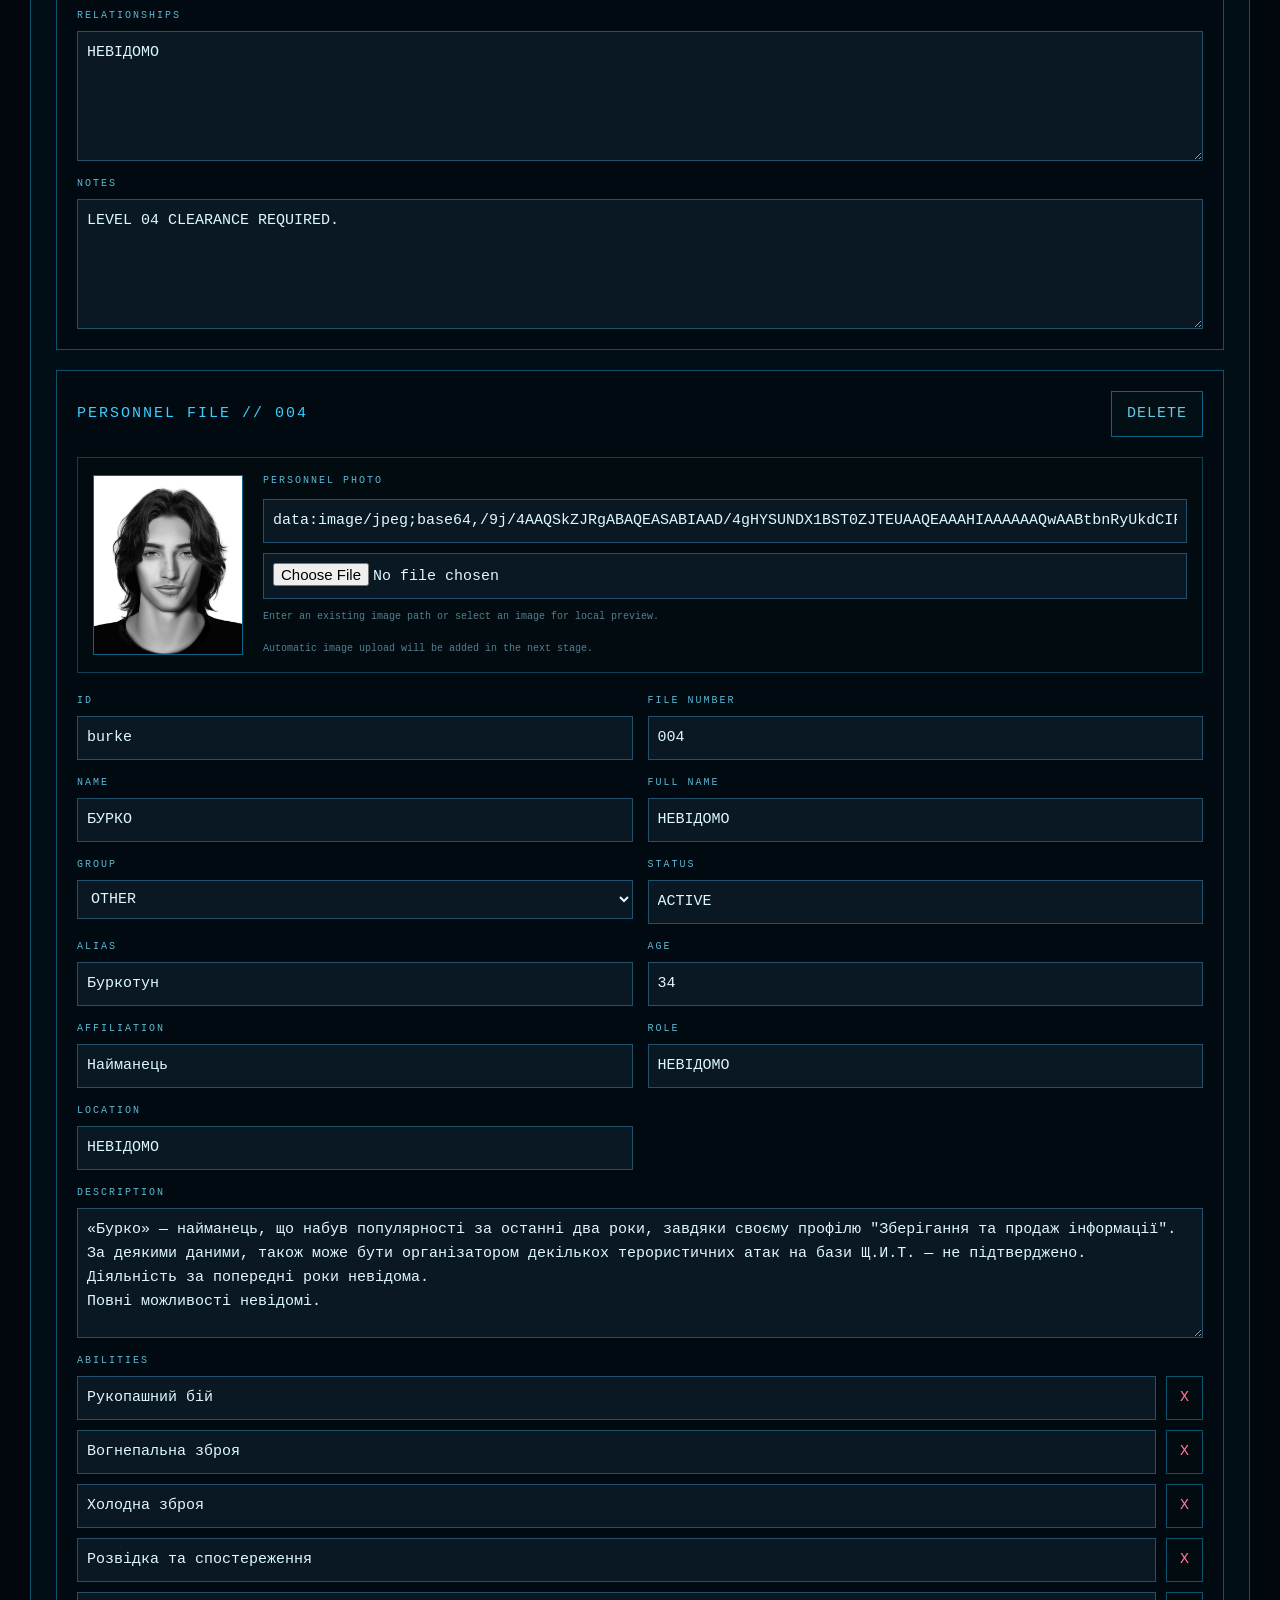
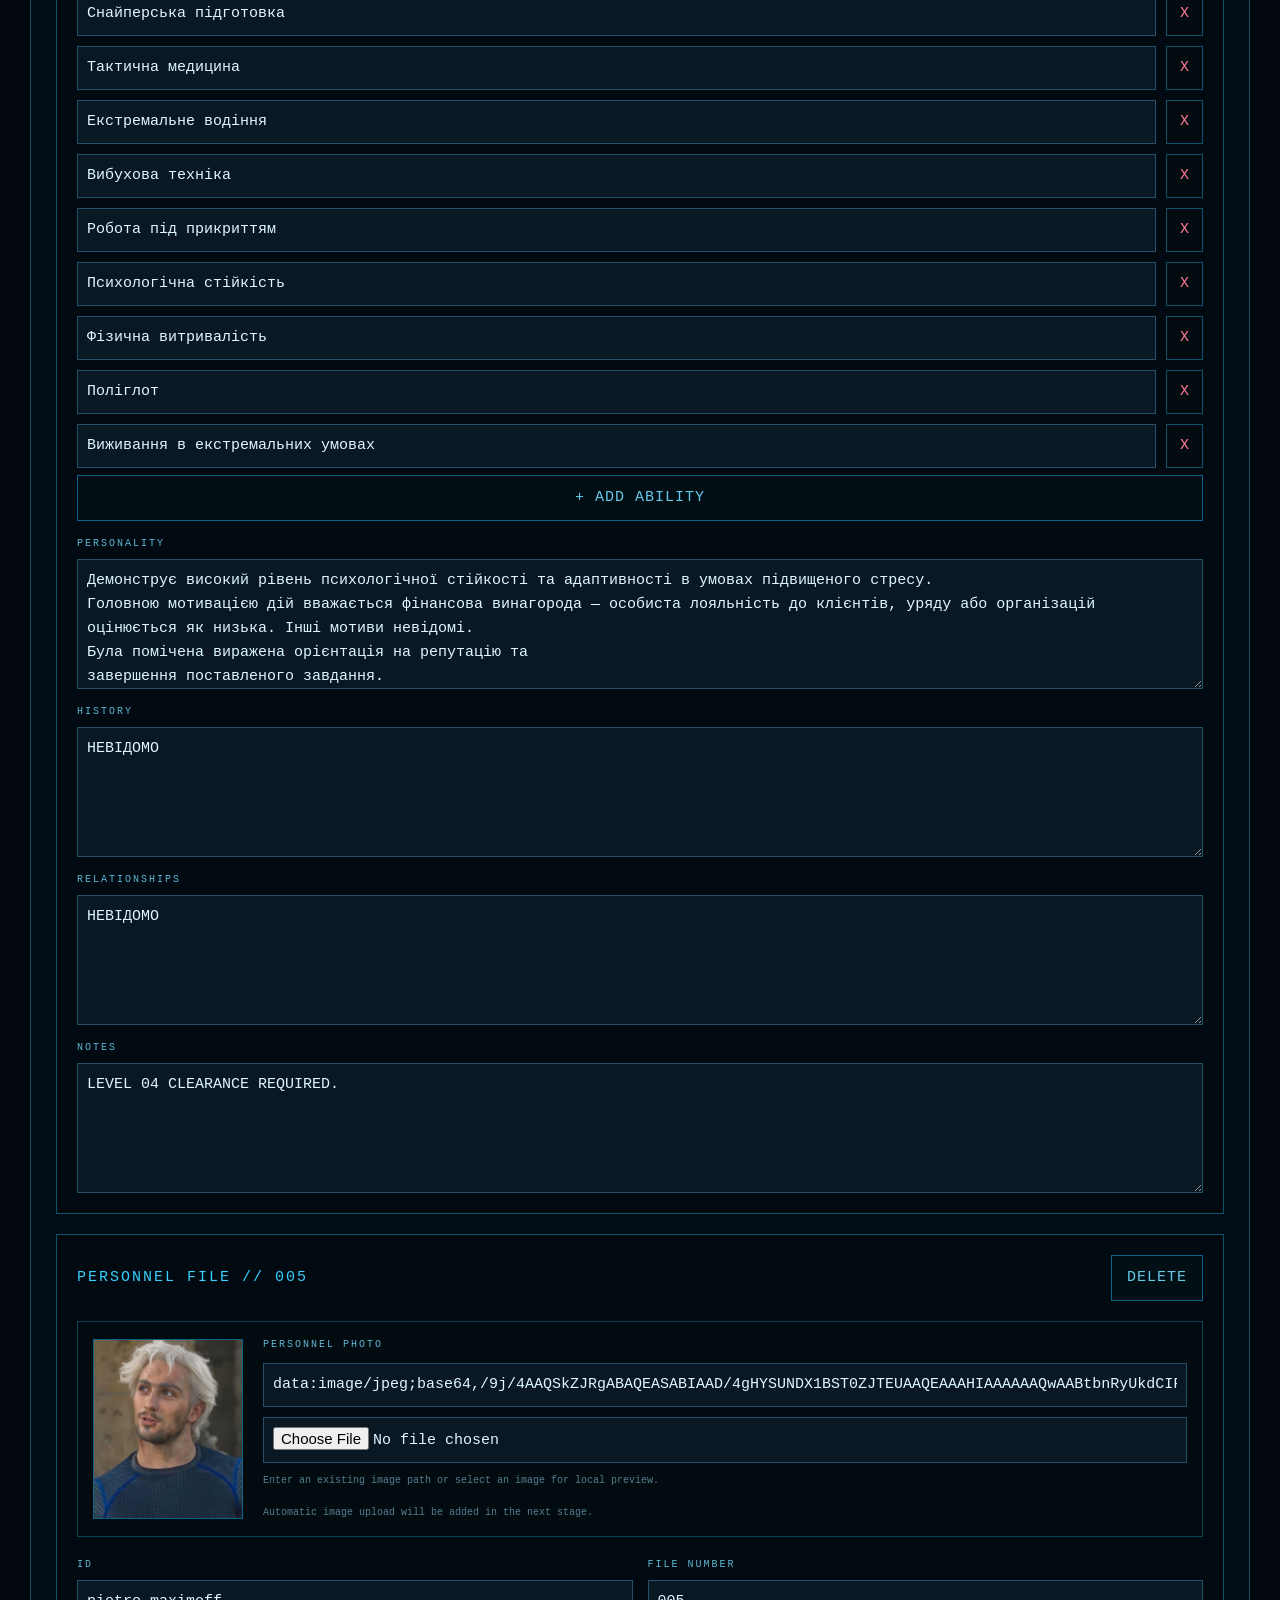
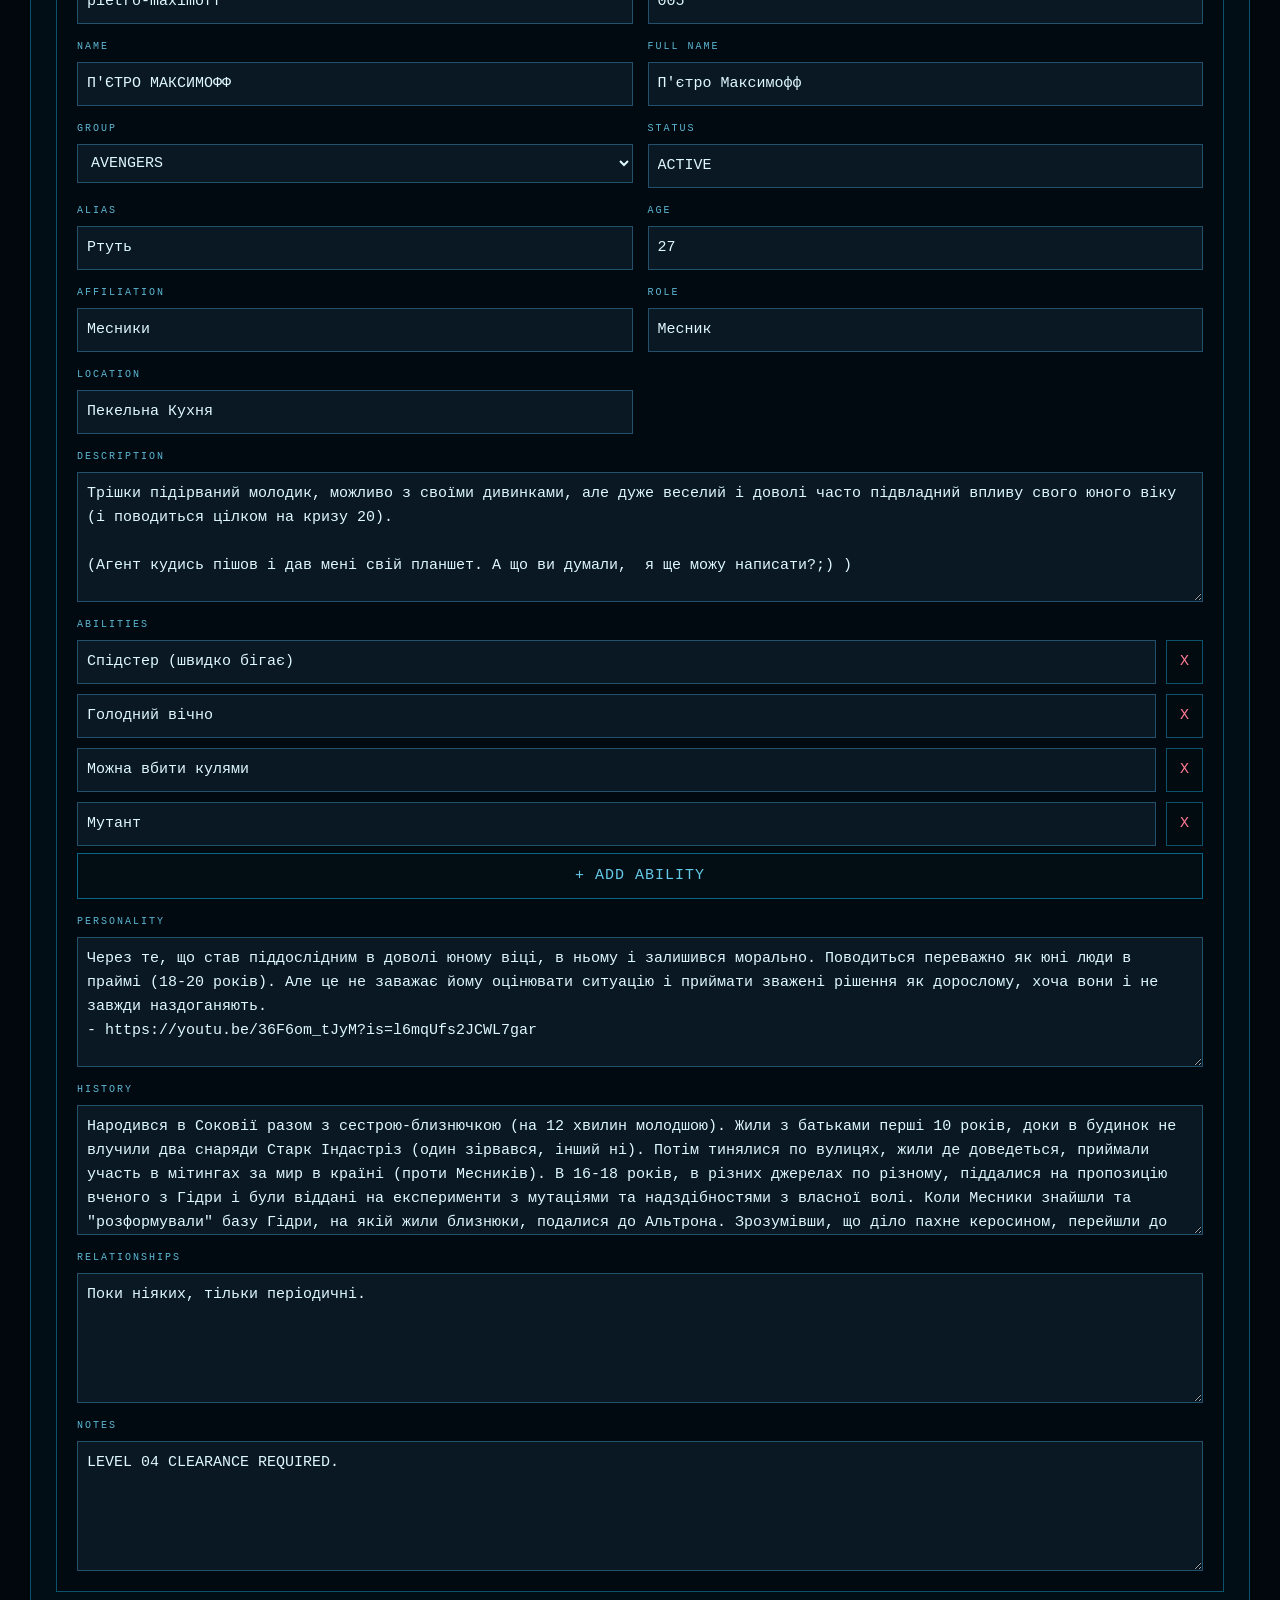
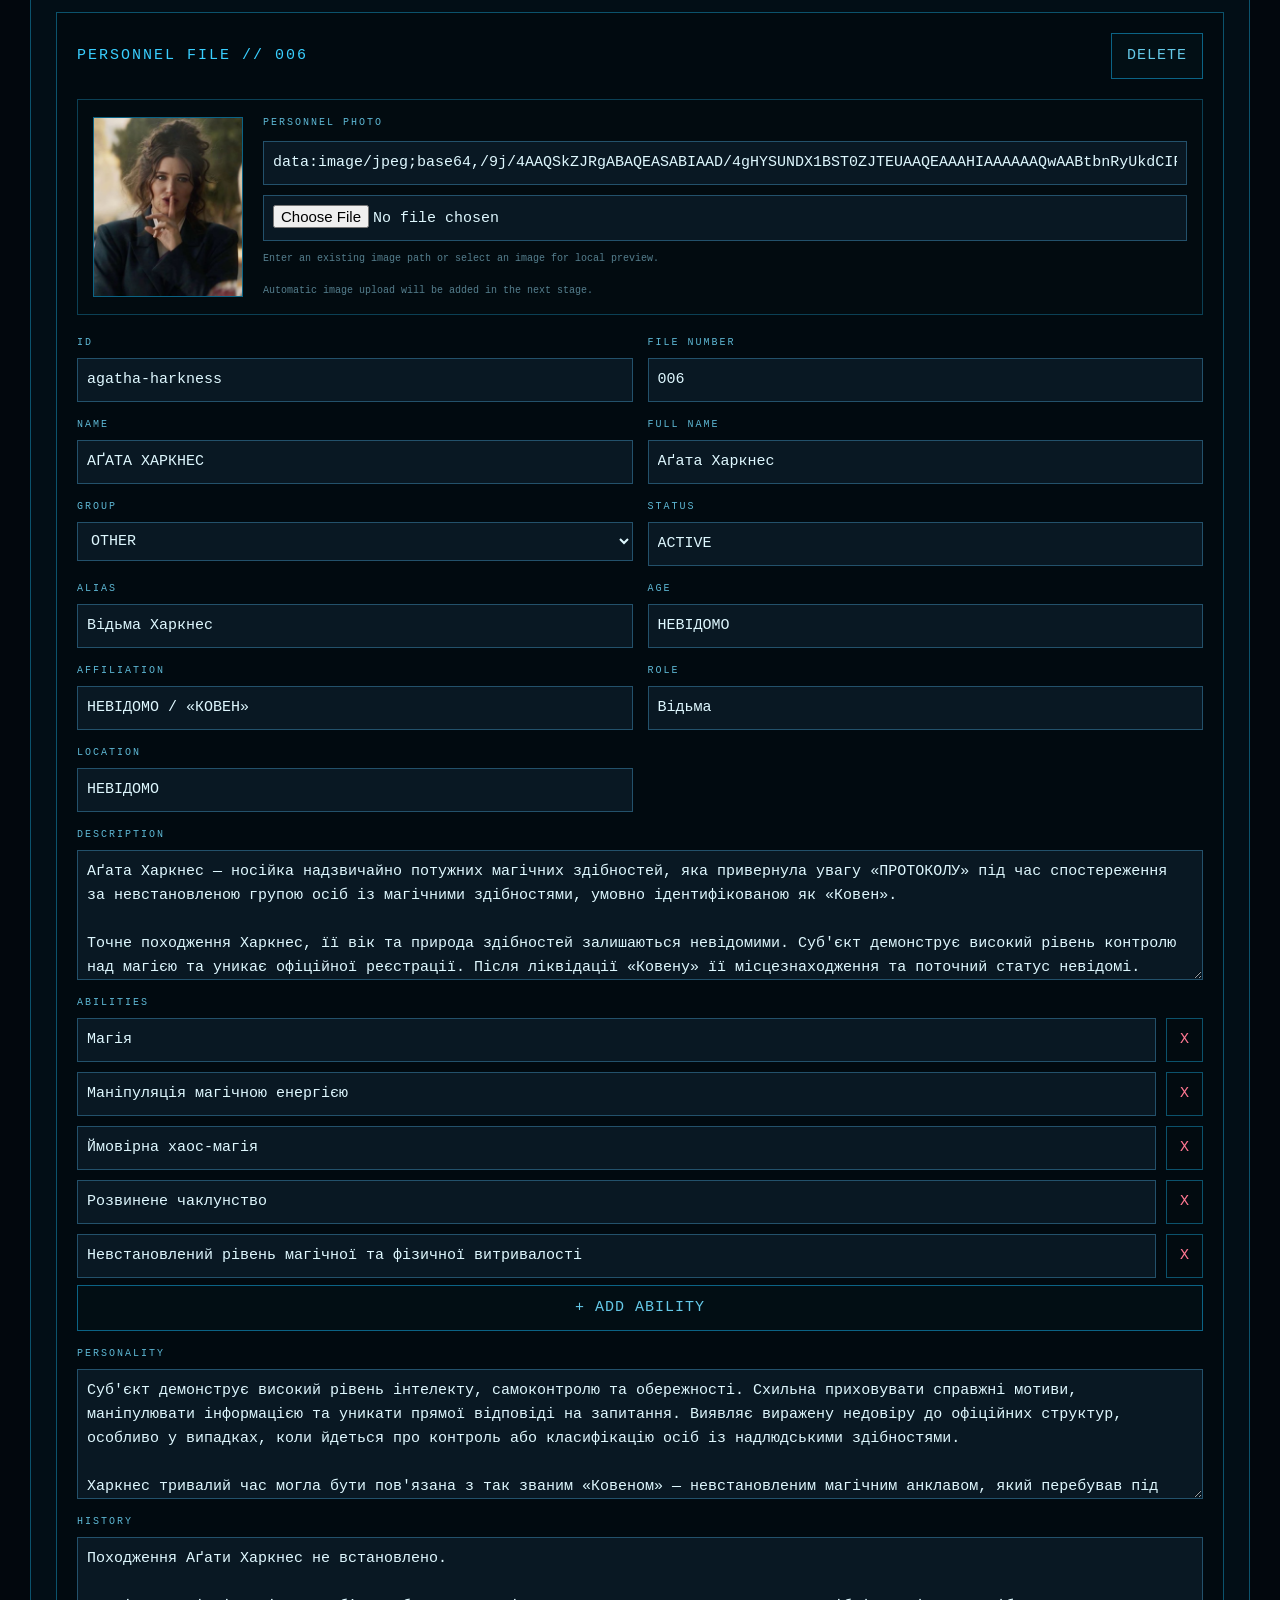
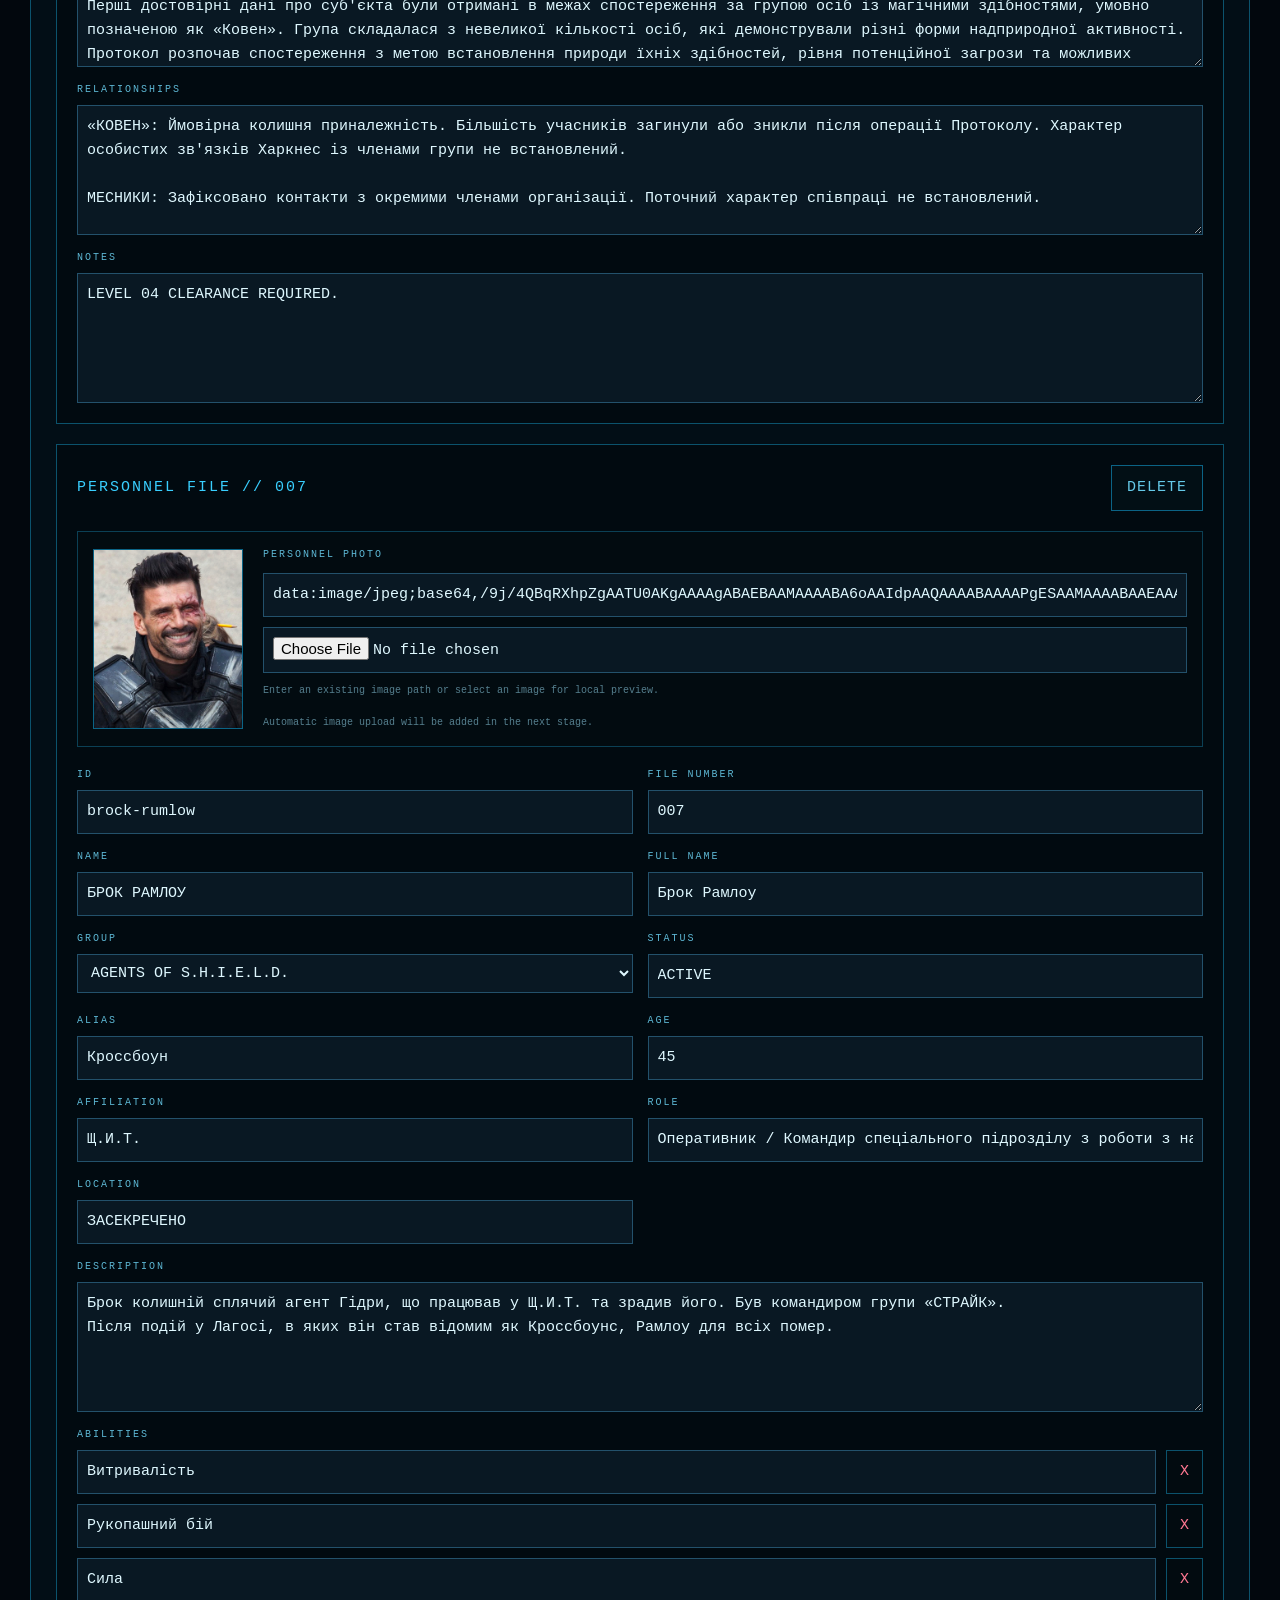
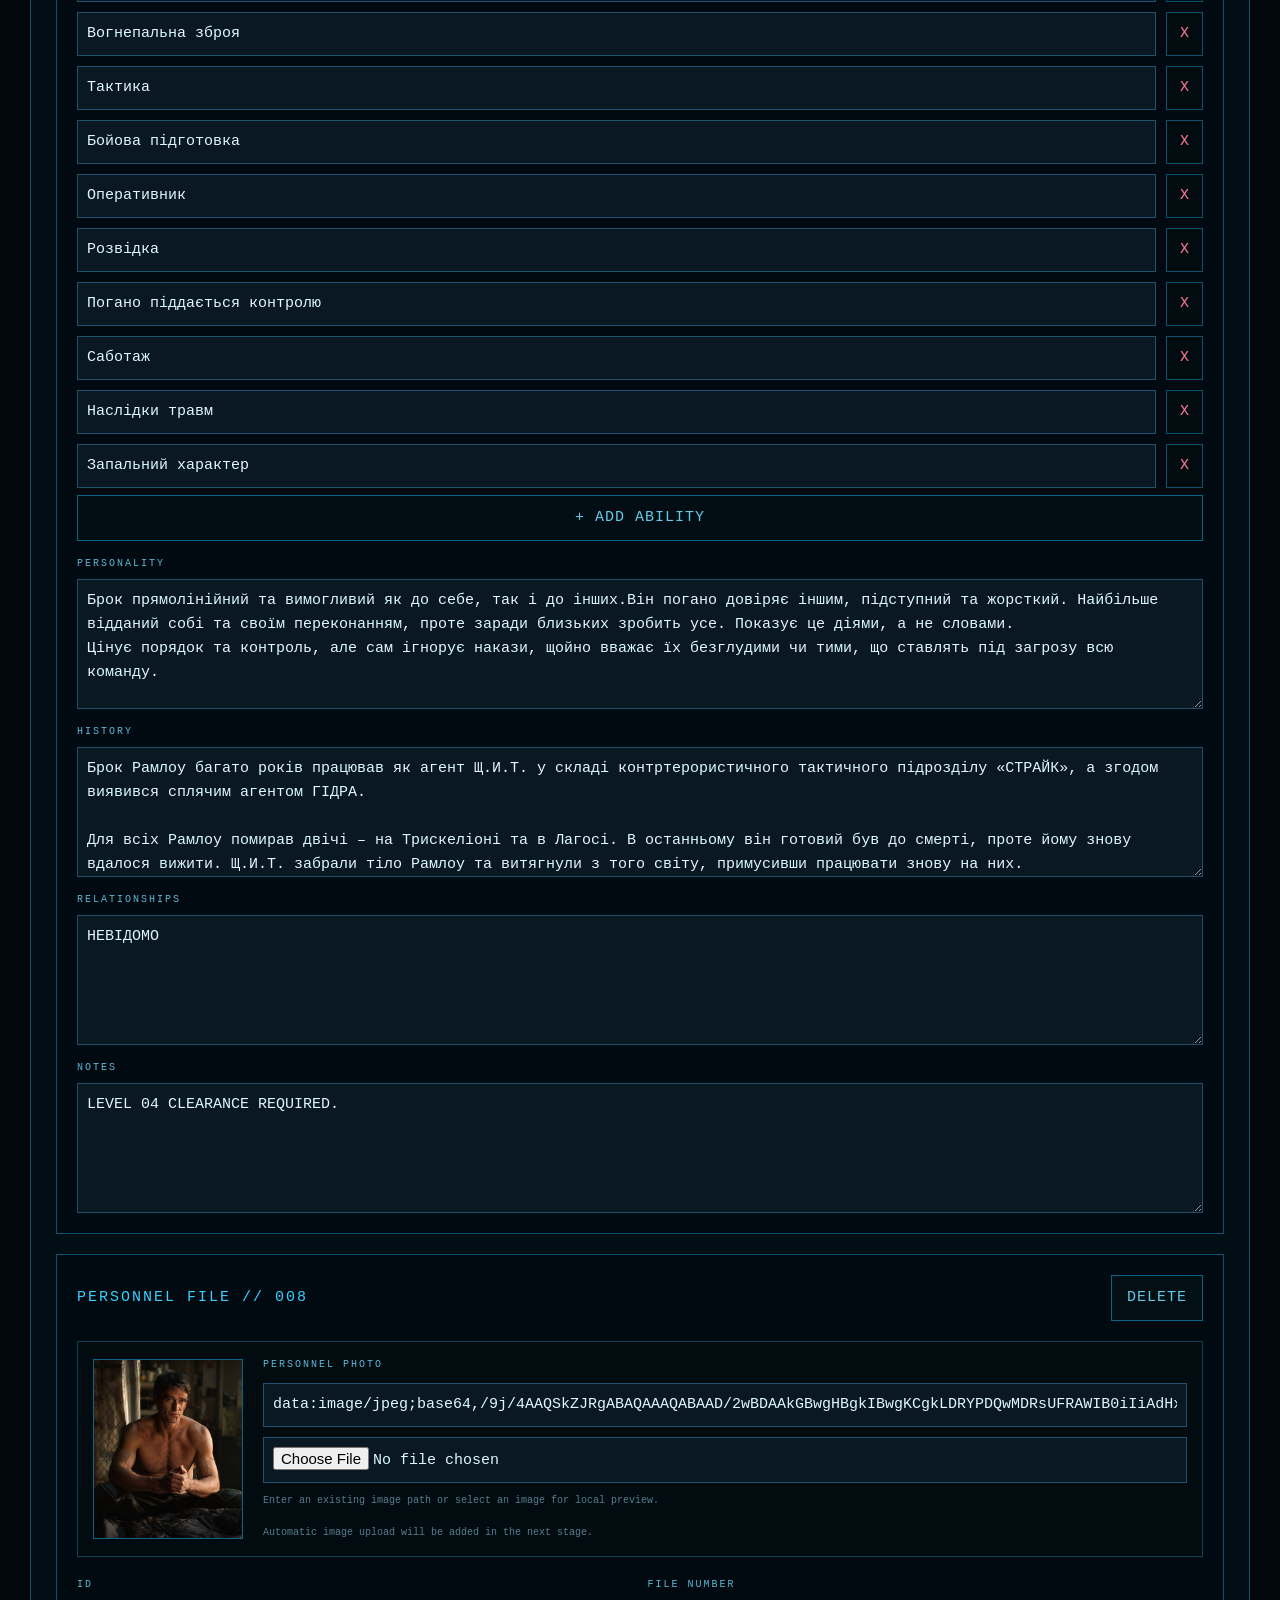
==== commit d1e18b19: "SHIELD Database 2.0" ====
--- a/admin.html
+++ b/admin.html
@@ -1278,7 +1278,7 @@
 
 </style>
 
-</head>
+<link rel="stylesheet" href="modules.css"><style>.tabs{flex-wrap:wrap}.module-editor details{margin:6px 0}</style></head>
 
 
 <body>
@@ -1403,6 +1403,10 @@
         RULES
     </button>
 
+<button class="tab" onclick="openPanel('branches',this)">Гілки</button>
+<button class="tab" onclick="openPanel('factions',this)">Фракції</button>
+<button class="tab" onclick="openPanel('events',this)">АУ та івенти</button>
+<button class="tab" onclick="openPanel('faq',this)">Запитання і відповіді</button>
 </div>
 
 
@@ -1718,7 +1722,7 @@
 </section>
 
 
-</div>
+<section class="panel" id="branches"><h2>Гілки</h2><div class="toolbar"><button onclick="moduleAdd('branches')">+ Додати запис</button><button onclick="moduleSave('branches')">SAVE TO GITHUB</button><button onclick="downloadJSON(moduleData['branches'],'branches-data.json')">DOWNLOAD JSON</button></div><p id="branches-message"></p><div id="branches-editor"></div></section><section class="panel" id="factions"><h2>Фракції</h2><div class="toolbar"><button onclick="moduleAdd('factions')">+ Додати запис</button><button onclick="moduleSave('factions')">SAVE TO GITHUB</button><button onclick="downloadJSON(moduleData['factions'],'factions-data.json')">DOWNLOAD JSON</button></div><p id="factions-message"></p><div id="factions-editor"></div></section><section class="panel" id="events"><h2>АУ та івенти</h2><div class="toolbar"><button onclick="moduleAdd('events')">+ Додати запис</button><button onclick="moduleSave('events')">SAVE TO GITHUB</button><button onclick="downloadJSON(moduleData['events'],'events-data.json')">DOWNLOAD JSON</button></div><p id="events-message"></p><div id="events-editor"></div></section><section class="panel" id="faq"><h2>Запитання і відповіді</h2><div class="toolbar"><button onclick="moduleAdd('faq')">+ Додати запис</button><button onclick="moduleSave('faq')">SAVE TO GITHUB</button><button onclick="downloadJSON(moduleData['faq'],'faq-data.json')">DOWNLOAD JSON</button></div><p id="faq-message"></p><div id="faq-editor"></div></section></div>
 
 
 <script>
@@ -4192,6 +4196,6 @@
 </script>
 
 
-</body>
+<script src="modules-admin.js"></script></body>
 
 </html>
--- a/modules.css
+++ b/modules.css
@@ -0,0 +1 @@
+*{box-sizing:border-box}body{margin:0;background:#02070d;color:#dff8ff;font:15px/1.6 "Courier New",monospace}main{max-width:1000px;margin:24px auto;padding:24px;border:1px solid #23516b;background:#061019}h1,h2,h3{color:#9be8ff}a{color:#36c7ff}button,input,textarea,select{font:inherit;color:#dff8ff;background:#091823;border:1px solid #23516b;padding:9px;max-width:100%}button,summary{cursor:pointer}button:hover,summary:hover{color:#36c7ff}details{border:1px solid #23516b;padding:14px;margin:12px 0;overflow-wrap:anywhere}summary{font-weight:bold}img{max-width:100%;max-height:340px;object-fit:contain}small{color:#9bbac8} .content{white-space:pre-wrap;overflow-wrap:anywhere} .toolbar{display:flex;gap:8px;flex-wrap:wrap;margin:12px 0} .cover{width:100%;height:180px;object-fit:contain} .record{background:#061019;border:1px solid #23516b;padding:15px;margin:12px 0}.record label{display:block;margin:8px 0}.record input:not([type=checkbox]),.record textarea,.record select{display:block;width:100%}.record textarea{min-height:90px}.block{padding:12px;border:1px solid #23516b;margin:10px 0}@media(max-width:600px){main{margin:10px;padding:14px}}
